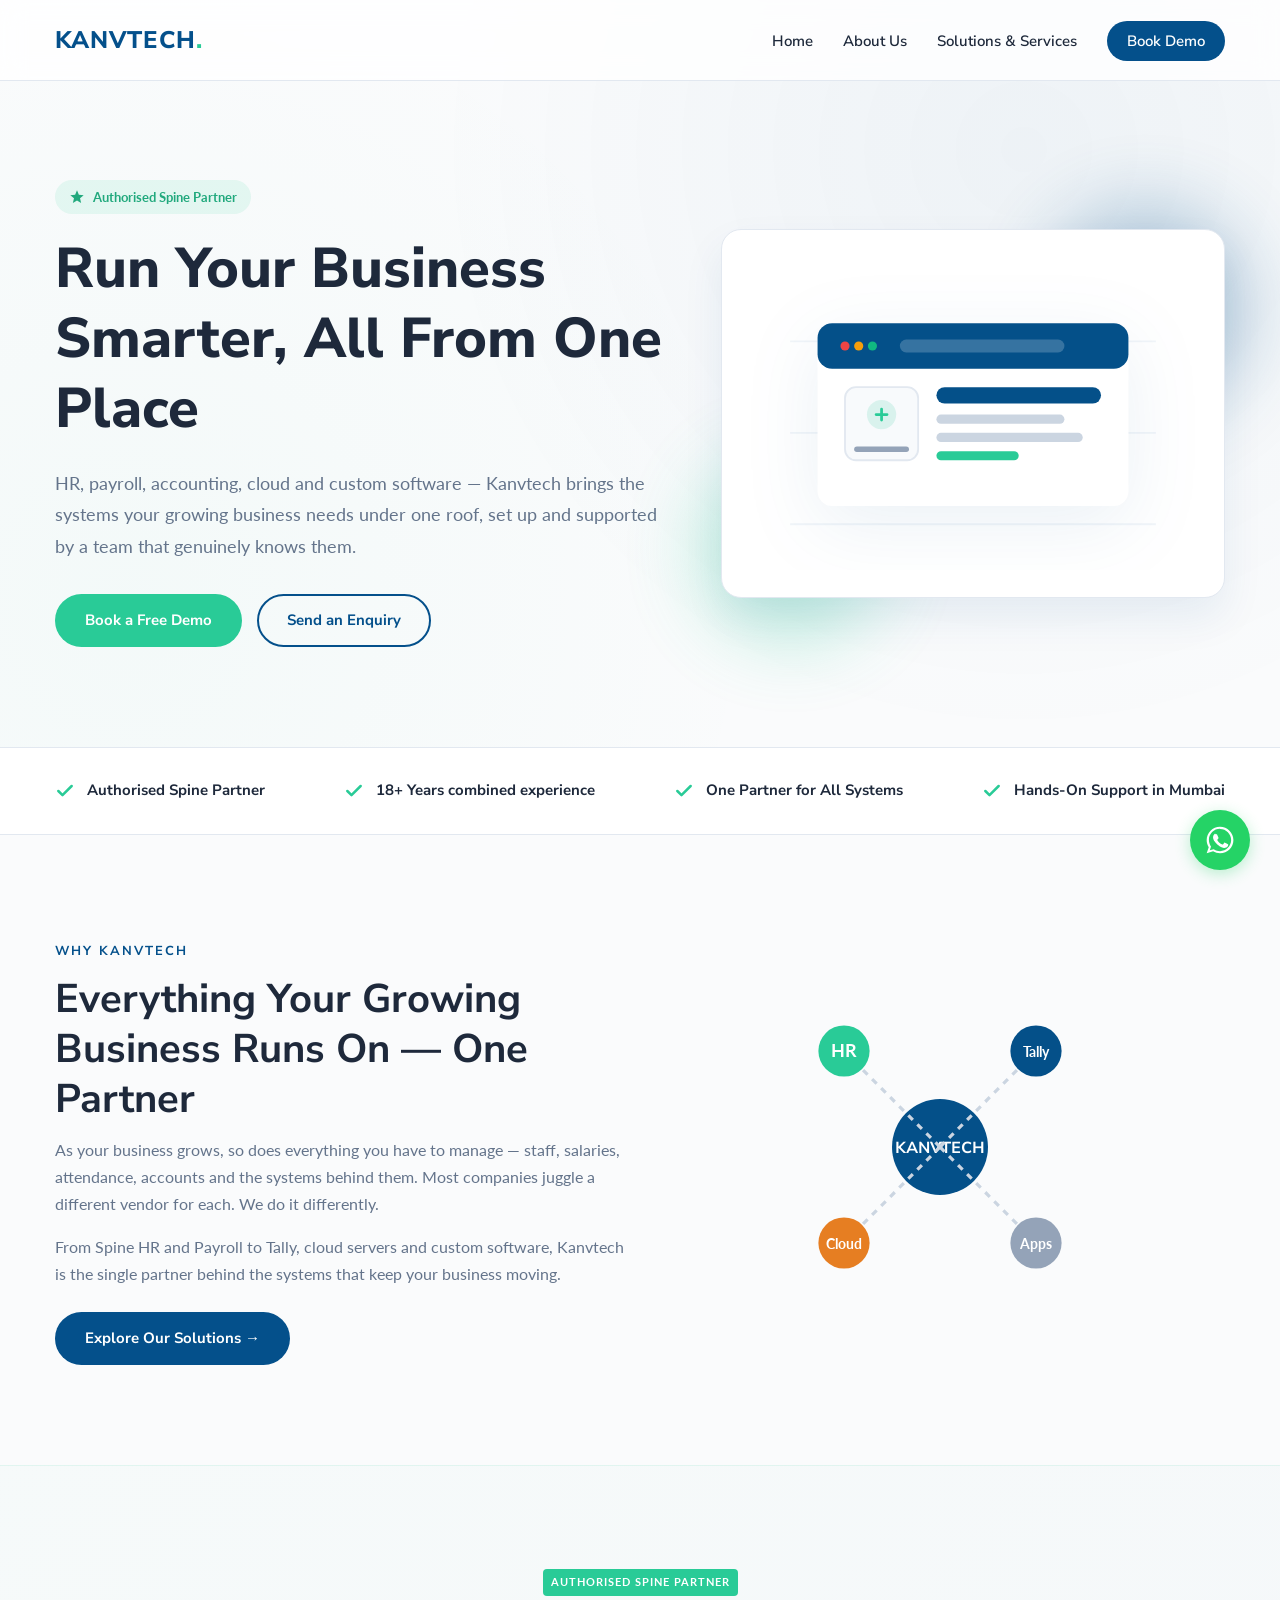
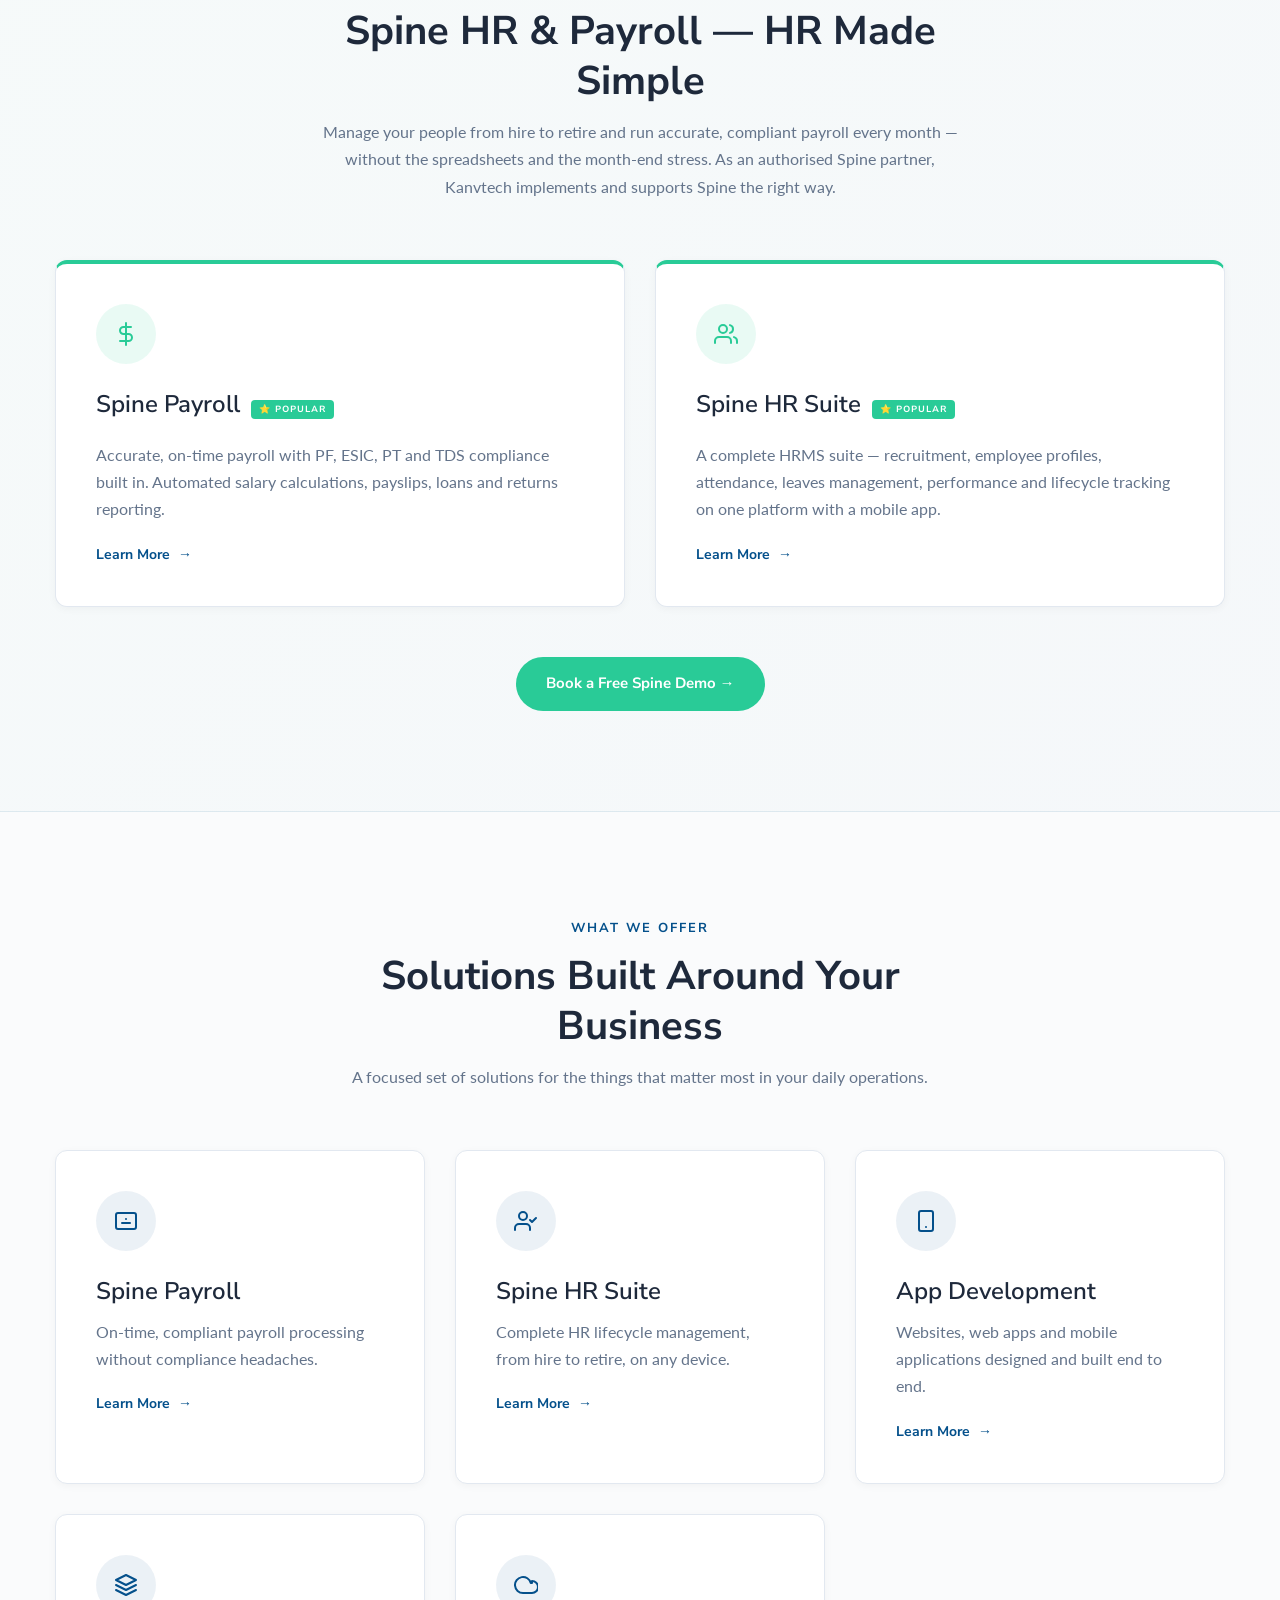
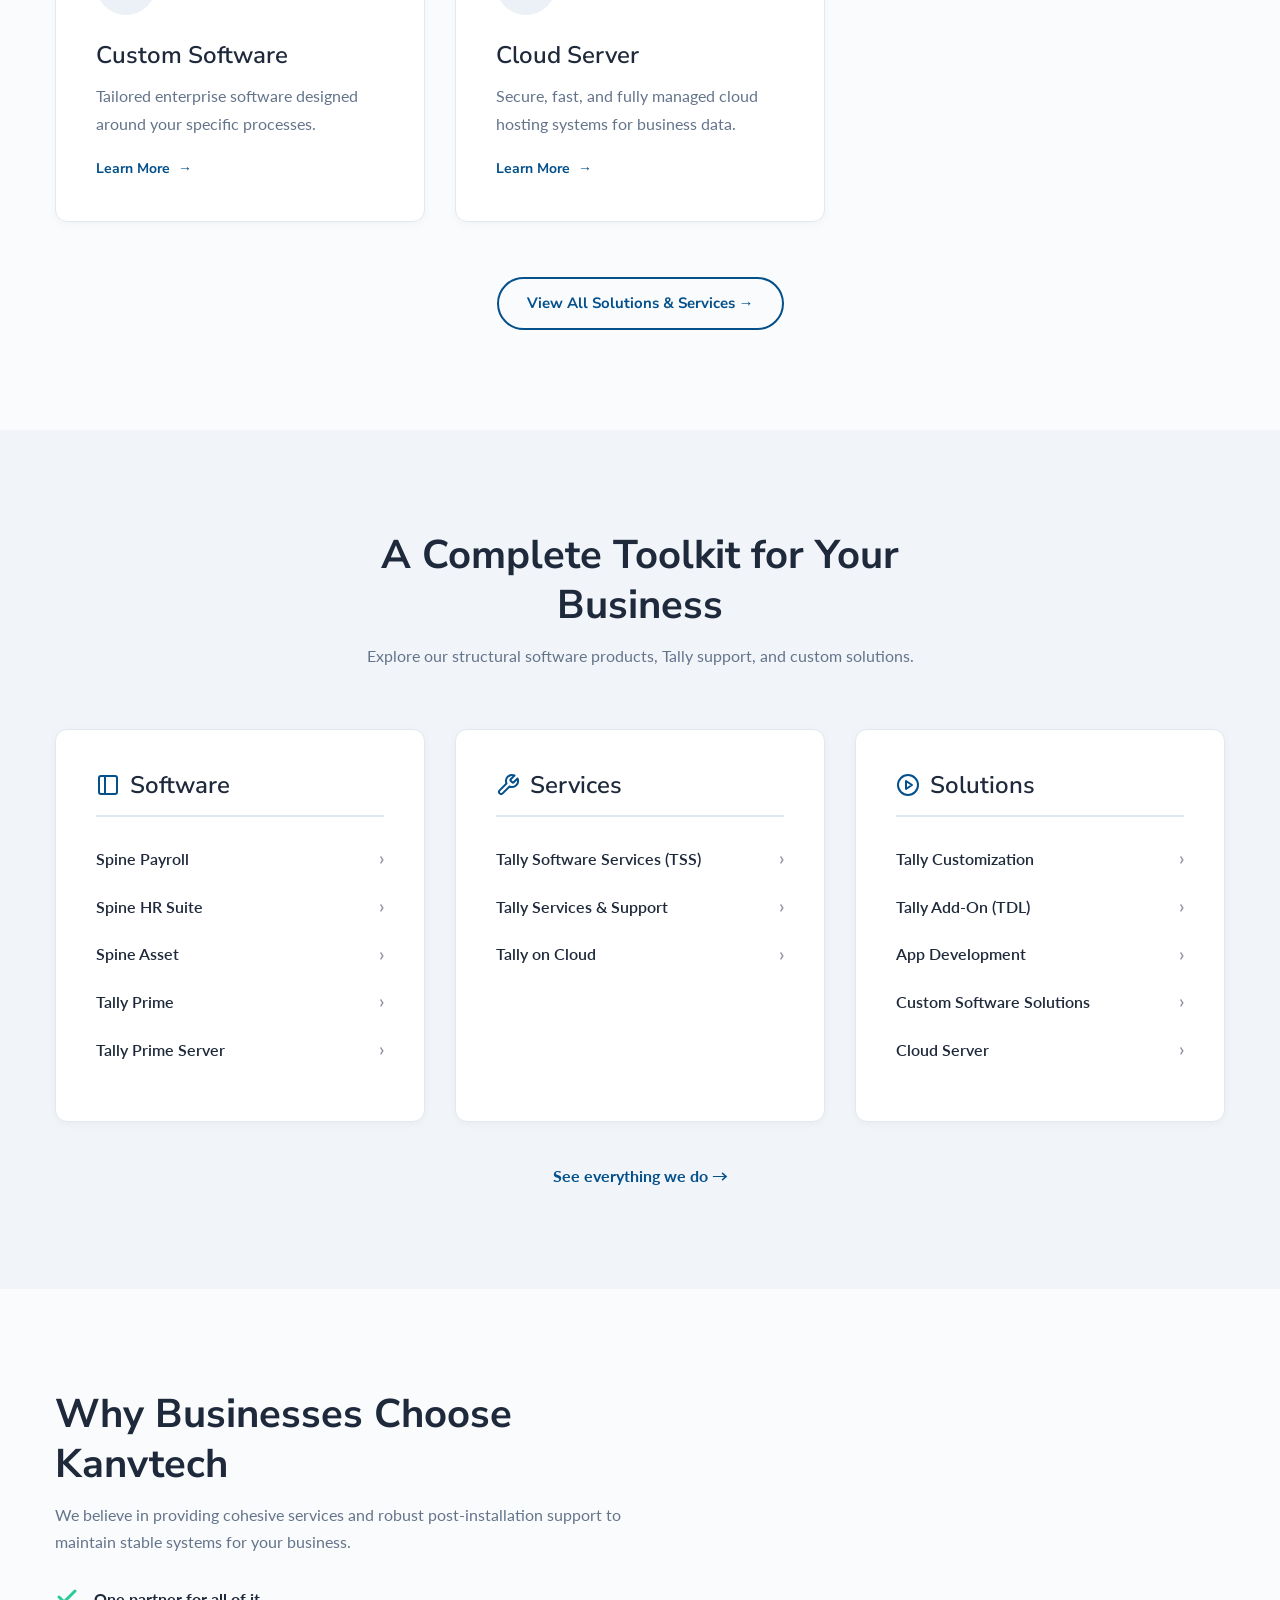
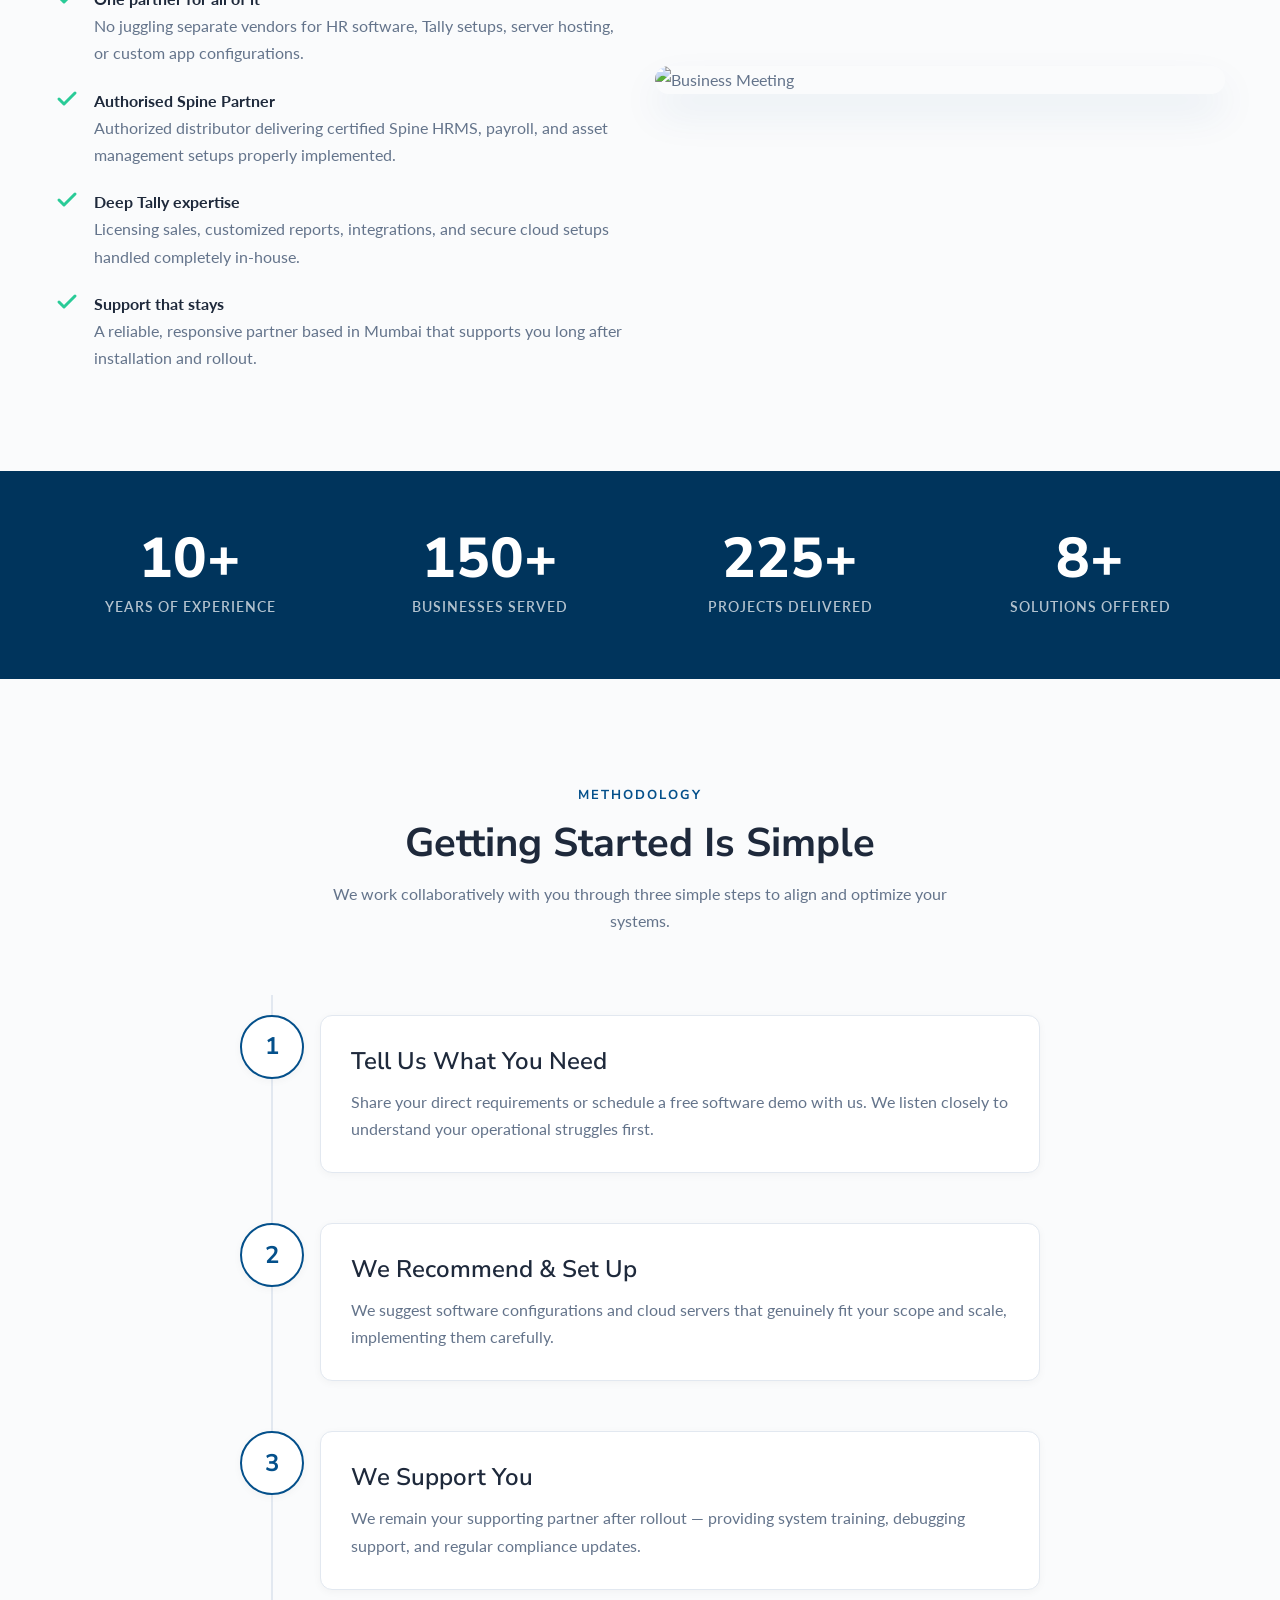
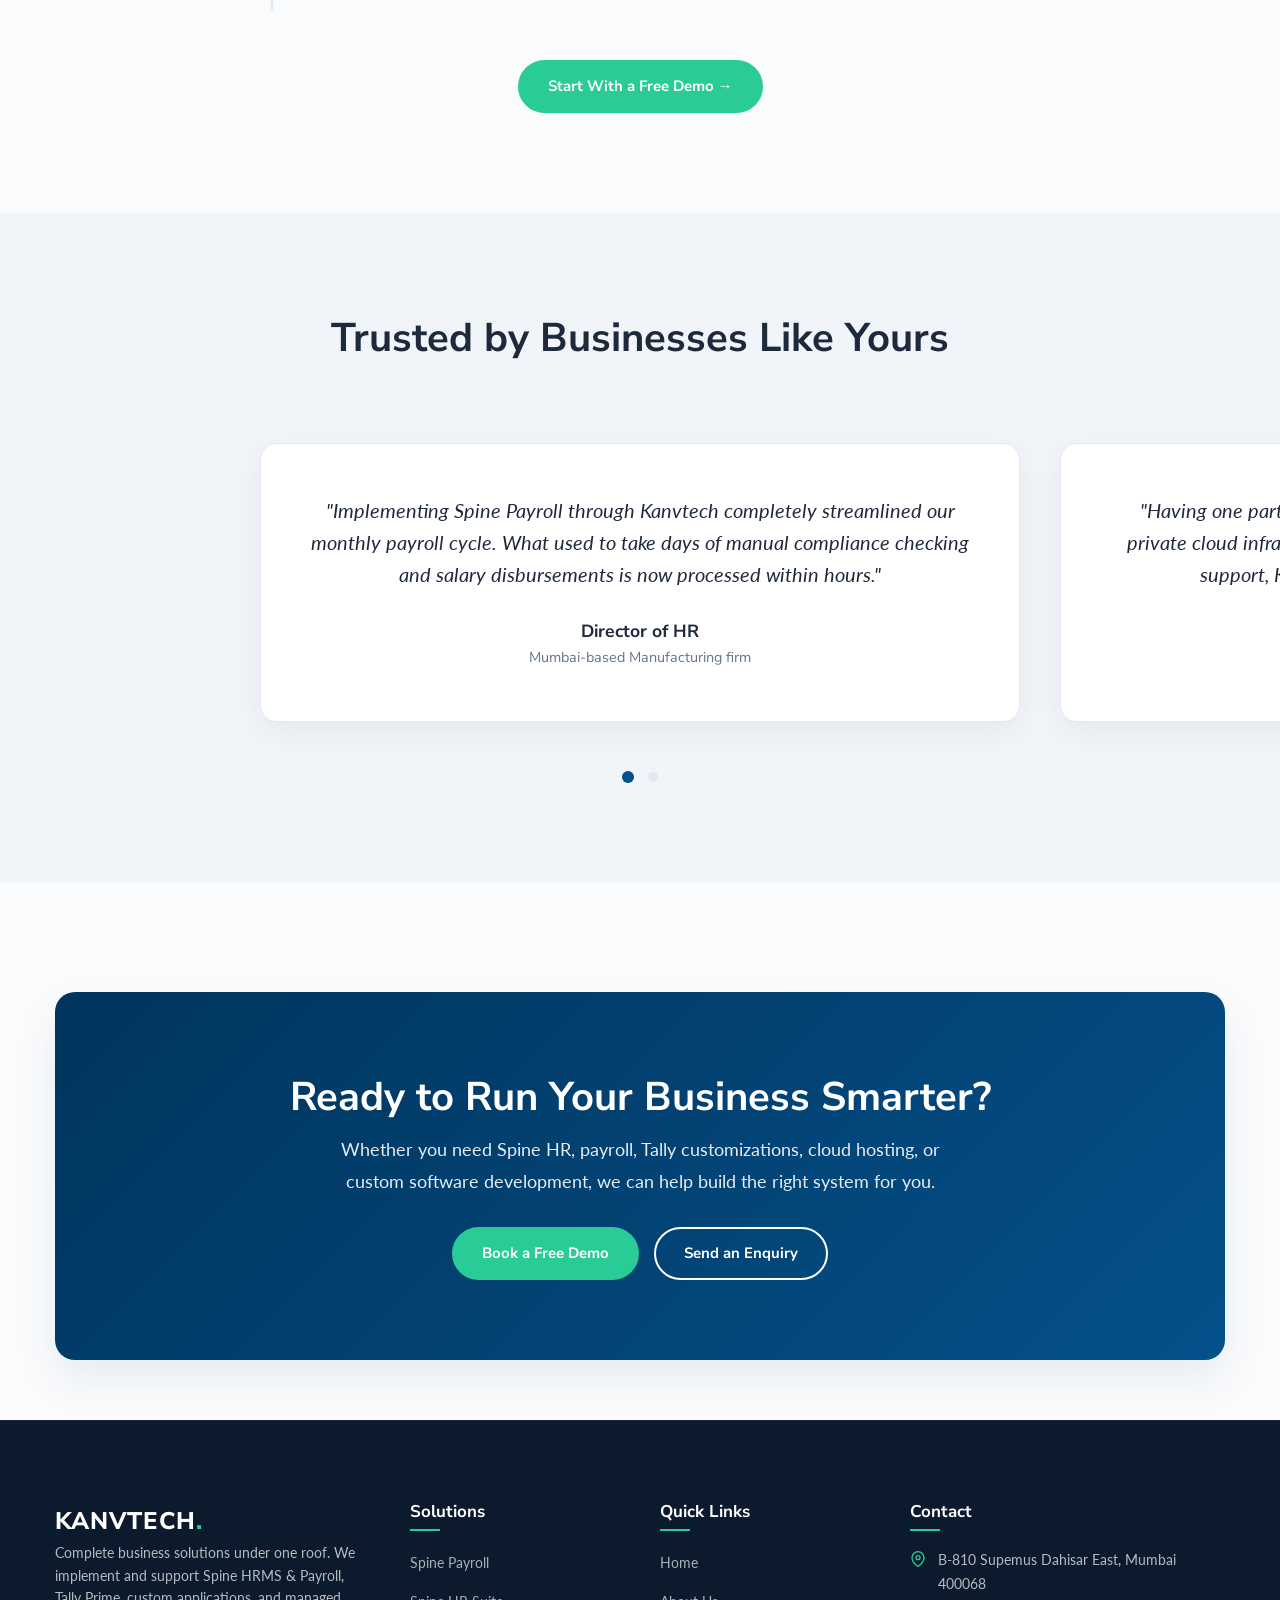
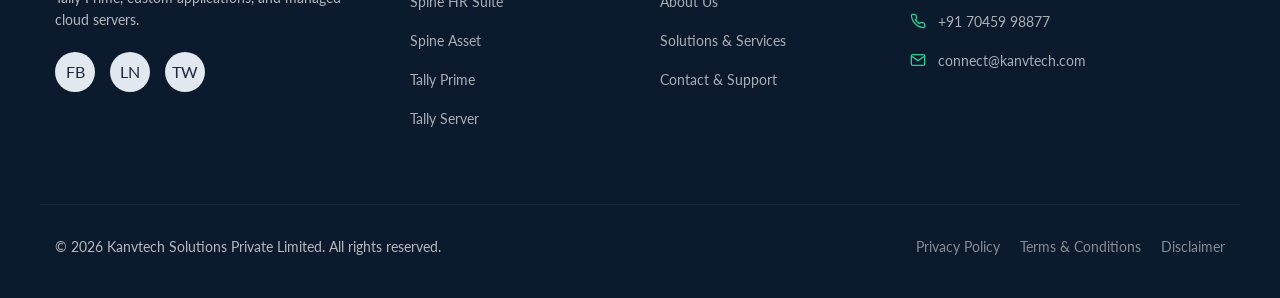
==== index.html @ 93f60424 "Initial commit" ====
<!DOCTYPE html>
<html lang="en">
<head>
  <meta charset="UTF-8">
  <meta name="viewport" content="width=device-width, initial-scale=1.0">
  <meta name="description" content="Kanvtech Solutions is your one partner for Spine HR & Payroll, Tally, cloud servers and custom software in Mumbai. Book a free demo today.">
  <title>Kanvtech Solutions — HR, Payroll, Tally, Cloud & Software in Mumbai</title>
  <link rel="stylesheet" href="css/style.css">
</head>
<body>

  <!-- Sticky Header Banner -->
  <header class="header-banner">
    <div class="container navbar">
      <a href="index.html" class="logo-text">KANVTECH<span>.</span></a>
      
      <!-- Hamburger Menu for mobile -->
      <button class="nav-toggle" aria-label="Toggle Menu">
        <span></span>
        <span></span>
        <span></span>
      </button>

      <!-- Navigation Links -->
      <nav class="nav-menu">
        <div class="nav-item">
          <a href="index.html" class="nav-link">Home</a>
        </div>
        <div class="nav-item">
          <a href="about-us.html" class="nav-link">About Us</a>
        </div>
        <div class="nav-item">
          <a href="solutions.html" class="nav-link">Solutions & Services</a>
          <div class="nav-dropdown">
            <a href="spine-payroll.html" class="dropdown-link popular">Spine Payroll</a>
            <a href="spine-hr-suite.html" class="dropdown-link popular">Spine HR Suite</a>
            <a href="solutions.html#software" class="dropdown-link">Business Software</a>
            <a href="solutions.html#services" class="dropdown-link">Tally Services</a>
            <a href="solutions.html#solutions" class="dropdown-link">Custom Solutions & Cloud</a>
          </div>
        </div>
        <div class="nav-item">
          <a href="contact-us.html" class="nav-link nav-accent-btn">Book Demo</a>
        </div>
      </nav>
    </div>
  </header>

  <!-- Hero Section -->
  <section class="hero">
    <div class="container hero-grid">
      <div class="hero-content reveal active">
        <div class="hero-spine-badge">
          <svg width="16" height="16" viewBox="0 0 24 24" fill="currentColor">
            <path d="M12 17.27L18.18 21l-1.64-7.03L22 9.24l-7.19-.61L12 2 9.19 8.63 2 9.24l5.46 4.73L5.82 21z"/>
          </svg>
          Authorised Spine Partner
        </div>
        <h1>Run Your Business Smarter, All From One Place</h1>
        <p class="subtext">HR, payroll, accounting, cloud and custom software — Kanvtech brings the systems your growing business needs under one roof, set up and supported by a team that genuinely knows them.</p>
        <div class="btn-group">
          <a href="contact-us.html?enquiry=Spine%20Demo" class="btn btn-accent">Book a Free Demo</a>
          <a href="contact-us.html" class="btn btn-secondary">Send an Enquiry</a>
        </div>
      </div>
      <div class="hero-visual reveal active">
        <div class="floating-shape shape-1"></div>
        <div class="floating-shape shape-2"></div>
        <div class="hero-visual-wrapper">
          <!-- Premium modern isometric mockup using inline SVGs/shapes -->
          <svg width="100%" height="320" viewBox="0 0 500 350" fill="none" xmlns="http://www.w3.org/2000/svg">
            <!-- Background grid -->
            <path d="M50 300L450 300" stroke="#f1f5f9" stroke-width="2"/>
            <path d="M50 200L450 200" stroke="#f1f5f9" stroke-width="2"/>
            <path d="M50 100L450 100" stroke="#f1f5f9" stroke-width="2"/>
            
            <!-- Dashboard Card 1 -->
            <rect x="80" y="80" width="340" height="200" rx="16" fill="white" filter="drop-shadow(0px 20px 40px rgba(4, 80, 137, 0.08))"/>
            <rect x="80" y="80" width="340" height="50" rx="16" fill="#045089"/>
            <!-- Window dots -->
            <circle cx="110" cy="105" r="5" fill="#ef4444"/>
            <circle cx="125" cy="105" r="5" fill="#f59e0b"/>
            <circle cx="140" cy="105" r="5" fill="#10b981"/>
            <rect x="170" y="98" width="180" height="14" rx="7" fill="rgba(255,255,255,0.2)"/>
            
            <!-- Spine Spotlight elements -->
            <rect x="110" y="150" width="80" height="80" rx="12" fill="#f8fafc" stroke="#e2e8f0" stroke-width="2"/>
            <circle cx="150" cy="180" r="16" fill="rgba(41,203,151,0.15)"/>
            <path d="M144 180H156M150 174V186" stroke="#29cb97" stroke-width="3" stroke-linecap="round"/>
            <rect x="120" y="215" width="60" height="6" rx="3" fill="#94a3b8"/>
            
            <rect x="210" y="150" width="180" height="18" rx="9" fill="#045089"/>
            <rect x="210" y="180" width="140" height="10" rx="5" fill="#cbd5e1"/>
            <rect x="210" y="200" width="160" height="10" rx="5" fill="#cbd5e1"/>
            <rect x="210" y="220" width="90" height="10" rx="5" fill="#29cb97"/>
          </svg>
        </div>
      </div>
    </div>
  </section>

  <!-- Trust Bar -->
  <section class="trust-bar">
    <div class="container trust-grid">
      <div class="trust-item">
        <svg width="20" height="20" viewBox="0 0 24 24" fill="none" stroke="currentColor" stroke-width="3" stroke-linecap="round" stroke-linejoin="round">
          <polyline points="20 6 9 17 4 12"></polyline>
        </svg>
        Authorised Spine Partner
      </div>
      <div class="trust-item">
        <svg width="20" height="20" viewBox="0 0 24 24" fill="none" stroke="currentColor" stroke-width="3" stroke-linecap="round" stroke-linejoin="round">
          <polyline points="20 6 9 17 4 12"></polyline>
        </svg>
        18+ Years combined experience
      </div>
      <div class="trust-item">
        <svg width="20" height="20" viewBox="0 0 24 24" fill="none" stroke="currentColor" stroke-width="3" stroke-linecap="round" stroke-linejoin="round">
          <polyline points="20 6 9 17 4 12"></polyline>
        </svg>
        One Partner for All Systems
      </div>
      <div class="trust-item">
        <svg width="20" height="20" viewBox="0 0 24 24" fill="none" stroke="currentColor" stroke-width="3" stroke-linecap="round" stroke-linejoin="round">
          <polyline points="20 6 9 17 4 12"></polyline>
        </svg>
        Hands-On Support in Mumbai
      </div>
    </div>
  </section>

  <!-- Positioning Section -->
  <section class="section">
    <div class="container grid grid-2 align-center">
      <div class="reveal">
        <span class="eyebrow">Why Kanvtech</span>
        <h2>Everything Your Growing Business Runs On — One Partner</h2>
        <p>As your business grows, so does everything you have to manage — staff, salaries, attendance, accounts and the systems behind them. Most companies juggle a different vendor for each. We do it differently.</p>
        <p style="margin-top: 15px; margin-bottom: 25px;">From Spine HR and Payroll to Tally, cloud servers and custom software, Kanvtech is the single partner behind the systems that keep your business moving.</p>
        <a href="solutions.html" class="btn btn-primary">Explore Our Solutions &rarr;</a>
      </div>
      <div class="reveal text-center">
        <!-- Visual component showing hub connection -->
        <svg width="320" height="320" viewBox="0 0 200 200" fill="none" xmlns="http://www.w3.org/2000/svg" style="margin: 0 auto;">
          <circle cx="100" cy="100" r="30" fill="#045089"/>
          <text x="100" y="104" fill="white" font-family="var(--font-heading)" font-weight="bold" font-size="10" text-anchor="middle">KANVTECH</text>
          
          <!-- Orbits & lines -->
          <line x1="100" y1="100" x2="40" y2="40" stroke="#cbd5e1" stroke-width="2" stroke-dasharray="4 4"/>
          <line x1="100" y1="100" x2="160" y2="40" stroke="#cbd5e1" stroke-width="2" stroke-dasharray="4 4"/>
          <line x1="100" y1="100" x2="40" y2="160" stroke="#cbd5e1" stroke-width="2" stroke-dasharray="4 4"/>
          <line x1="100" y1="100" x2="160" y2="160" stroke="#cbd5e1" stroke-width="2" stroke-dasharray="4 4"/>
          
          <circle cx="40" cy="40" r="16" fill="#29cb97"/>
          <text x="40" y="44" fill="white" font-size="11" font-weight="bold" text-anchor="middle">HR</text>
          
          <circle cx="160" cy="40" r="16" fill="#045089"/>
          <text x="160" y="44" fill="white" font-size="9" font-weight="bold" text-anchor="middle">Tally</text>
          
          <circle cx="40" cy="160" r="16" fill="#e67e22"/>
          <text x="40" y="164" fill="white" font-size="9" font-weight="bold" text-anchor="middle">Cloud</text>
          
          <circle cx="160" cy="160" r="16" fill="#94a3b8"/>
          <text x="160" y="164" fill="white" font-size="9" font-weight="bold" text-anchor="middle">Apps</text>
        </svg>
      </div>
    </div>
  </section>

  <!-- Spine Spotlight (Centerpiece widget) -->
  <section class="section spine-spotlight">
    <div class="container">
      <div class="section-title-wrap text-center reveal">
        <span class="spine-badge">Authorised Spine Partner</span>
        <h2>Spine HR & Payroll — HR Made Simple</h2>
        <p>Manage your people from hire to retire and run accurate, compliant payroll every month — without the spreadsheets and the month-end stress. As an authorised Spine partner, Kanvtech implements and supports Spine the right way.</p>
      </div>

      <div class="spine-spotlight-cards reveal">
        <!-- Spine Payroll -->
        <div class="card spine-card">
          <div class="card-icon" style="background-color: rgba(41,203,151,0.1); color: var(--accent);">
            <svg width="24" height="24" viewBox="0 0 24 24" fill="none" stroke="currentColor" stroke-width="2" stroke-linecap="round" stroke-linejoin="round">
              <line x1="12" y1="1" x2="12" y2="23"></line>
              <path d="M17 5H9.5a3.5 3.5 0 0 0 0 7h5a3.5 3.5 0 0 1 0 7H6"></path>
            </svg>
          </div>
          <h3 class="card-title">Spine Payroll <span class="spine-badge" style="font-size: 9px; margin-left: 5px;">⭐ Popular</span></h3>
          <p>Accurate, on-time payroll with PF, ESIC, PT and TDS compliance built in. Automated salary calculations, payslips, loans and returns reporting.</p>
          <a href="spine-payroll.html" class="card-link">Learn More</a>
        </div>

        <!-- Spine HR Suite -->
        <div class="card spine-card">
          <div class="card-icon" style="background-color: rgba(41,203,151,0.1); color: var(--accent);">
            <svg width="24" height="24" viewBox="0 0 24 24" fill="none" stroke="currentColor" stroke-width="2" stroke-linecap="round" stroke-linejoin="round">
              <path d="M17 21v-2a4 4 0 0 0-4-4H5a4 4 0 0 0-4 4v2"></path>
              <circle cx="9" cy="7" r="4"></circle>
              <path d="M23 21v-2a4 4 0 0 0-3-3.87"></path>
              <path d="M16 3.13a4 4 0 0 1 0 7.75"></path>
            </svg>
          </div>
          <h3 class="card-title">Spine HR Suite <span class="spine-badge" style="font-size: 9px; margin-left: 5px;">⭐ Popular</span></h3>
          <p>A complete HRMS suite — recruitment, employee profiles, attendance, leaves management, performance and lifecycle tracking on one platform with a mobile app.</p>
          <a href="spine-hr-suite.html" class="card-link">Learn More</a>
        </div>
      </div>
      
      <div class="text-center reveal" style="margin-top: 50px;">
        <a href="contact-us.html?enquiry=Spine%20Demo" class="btn btn-accent">Book a Free Spine Demo &rarr;</a>
      </div>
    </div>
  </section>

  <!-- Core Solutions Grid -->
  <section class="section">
    <div class="container">
      <div class="section-title-wrap text-center reveal">
        <span class="eyebrow">What We Offer</span>
        <h2>Solutions Built Around Your Business</h2>
        <p>A focused set of solutions for the things that matter most in your daily operations.</p>
      </div>

      <div class="grid grid-3 reveal">
        <!-- 1. Spine Payroll -->
        <div class="card">
          <div class="card-icon">
            <svg width="24" height="24" viewBox="0 0 24 24" fill="none" stroke="currentColor" stroke-width="2" stroke-linecap="round" stroke-linejoin="round">
              <rect x="2" y="4" width="20" height="16" rx="2" ry="2"></rect>
              <line x1="12" y1="10" x2="12" y2="10"></line>
              <line x1="8" y1="14" x2="16" y2="14"></line>
            </svg>
          </div>
          <h3 class="card-title">Spine Payroll</h3>
          <p>On-time, compliant payroll processing without compliance headaches.</p>
          <a href="spine-payroll.html" class="card-link">Learn More</a>
        </div>

        <!-- 2. Spine HR Suite -->
        <div class="card">
          <div class="card-icon">
            <svg width="24" height="24" viewBox="0 0 24 24" fill="none" stroke="currentColor" stroke-width="2" stroke-linecap="round" stroke-linejoin="round">
              <path d="M16 21v-2a4 4 0 0 0-4-4H5a4 4 0 0 0-4 4v2"></path>
              <circle cx="9" cy="7" r="4"></circle>
              <polyline points="16 11 18 13 22 9"></polyline>
            </svg>
          </div>
          <h3 class="card-title">Spine HR Suite</h3>
          <p>Complete HR lifecycle management, from hire to retire, on any device.</p>
          <a href="spine-hr-suite.html" class="card-link">Learn More</a>
        </div>

        <!-- 3. App Development -->
        <div class="card">
          <div class="card-icon">
            <svg width="24" height="24" viewBox="0 0 24 24" fill="none" stroke="currentColor" stroke-width="2" stroke-linecap="round" stroke-linejoin="round">
              <rect x="5" y="2" width="14" height="20" rx="2" ry="2"></rect>
              <line x1="12" y1="18" x2="12" y2="18"></line>
            </svg>
          </div>
          <h3 class="card-title">App Development</h3>
          <p>Websites, web apps and mobile applications designed and built end to end.</p>
          <a href="solutions.html#solutions" class="card-link">Learn More</a>
        </div>

        <!-- 4. Custom Software -->
        <div class="card">
          <div class="card-icon">
            <svg width="24" height="24" viewBox="0 0 24 24" fill="none" stroke="currentColor" stroke-width="2" stroke-linecap="round" stroke-linejoin="round">
              <polygon points="12 2 2 7 12 12 22 7 12 2"></polygon>
              <polyline points="2 17 12 22 22 17"></polyline>
              <polyline points="2 12 12 17 22 12"></polyline>
            </svg>
          </div>
          <h3 class="card-title">Custom Software</h3>
          <p>Tailored enterprise software designed around your specific processes.</p>
          <a href="solutions.html#solutions" class="card-link">Learn More</a>
        </div>

        <!-- 5. Cloud Server -->
        <div class="card">
          <div class="card-icon">
            <svg width="24" height="24" viewBox="0 0 24 24" fill="none" stroke="currentColor" stroke-width="2" stroke-linecap="round" stroke-linejoin="round">
              <path d="M18 10h-1.26A8 8 0 1 0 9 20h9a6 6 0 0 0 0-12z"></path>
            </svg>
          </div>
          <h3 class="card-title">Cloud Server</h3>
          <p>Secure, fast, and fully managed cloud hosting systems for business data.</p>
          <a href="solutions.html#solutions" class="card-link">Learn More</a>
        </div>
      </div>

      <div class="text-center reveal" style="margin-top: 55px;">
        <a href="solutions.html" class="btn btn-secondary">View All Solutions & Services &rarr;</a>
      </div>
    </div>
  </section>

  <!-- All Offerings (Matrix columns) -->
  <section class="section section-bg-alt">
    <div class="container">
      <div class="section-title-wrap text-center reveal">
        <h2>A Complete Toolkit for Your Business</h2>
        <p>Explore our structural software products, Tally support, and custom solutions.</p>
      </div>

      <div class="grid grid-3 offerings-columns reveal">
        <!-- Column 1: Software -->
        <div class="offering-col">
          <h3 class="offering-col-title">
            <svg width="24" height="24" viewBox="0 0 24 24" fill="none" stroke="currentColor" stroke-width="2" stroke-linecap="round" stroke-linejoin="round"><rect x="3" y="3" width="18" height="18" rx="2" ry="2"></rect><line x1="9" y1="3" x2="9" y2="21"></line></svg>
            Software
          </h3>
          <ul class="offering-list">
            <li><a href="spine-payroll.html">Spine Payroll</a></li>
            <li><a href="spine-hr-suite.html">Spine HR Suite</a></li>
            <li><a href="solutions.html#spine-asset">Spine Asset</a></li>
            <li><a href="solutions.html#tally-prime">Tally Prime</a></li>
            <li><a href="solutions.html#tally-server">Tally Prime Server</a></li>
          </ul>
        </div>

        <!-- Column 2: Services -->
        <div class="offering-col">
          <h3 class="offering-col-title">
            <svg width="24" height="24" viewBox="0 0 24 24" fill="none" stroke="currentColor" stroke-width="2" stroke-linecap="round" stroke-linejoin="round"><path d="M14.7 6.3a1 1 0 0 0 0 1.4l1.6 1.6a1 1 0 0 0 1.4 0l3.77-3.77a6 6 0 0 1-7.94 7.94l-6.91 6.91a2.12 2.12 0 0 1-3-3l6.91-6.91a6 6 0 0 1 7.94-7.94l-3.76 3.76z"></path></svg>
            Services
          </h3>
          <ul class="offering-list">
            <li><a href="solutions.html#tally-tss">Tally Software Services (TSS)</a></li>
            <li><a href="solutions.html#tally-services">Tally Services & Support</a></li>
            <li><a href="solutions.html#tally-cloud">Tally on Cloud</a></li>
          </ul>
        </div>

        <!-- Column 3: Solutions -->
        <div class="offering-col">
          <h3 class="offering-col-title">
            <svg width="24" height="24" viewBox="0 0 24 24" fill="none" stroke="currentColor" stroke-width="2" stroke-linecap="round" stroke-linejoin="round"><circle cx="12" cy="12" r="10"></circle><polygon points="10 8 16 12 10 16 10 8"></polygon></svg>
            Solutions
          </h3>
          <ul class="offering-list">
            <li><a href="solutions.html#tally-custom">Tally Customization</a></li>
            <li><a href="solutions.html#tally-addon">Tally Add-On (TDL)</a></li>
            <li><a href="solutions.html#app-dev">App Development</a></li>
            <li><a href="solutions.html#custom-software">Custom Software Solutions</a></li>
            <li><a href="solutions.html#cloud-server">Cloud Server</a></li>
          </ul>
        </div>
      </div>

      <div class="text-center reveal" style="margin-top: 40px;">
        <a href="solutions.html" style="font-weight: 700; display: inline-flex; align-items: center; gap: 6px;">See everything we do &rarr;</a>
      </div>
    </div>
  </section>

  <!-- Why Kanvtech values list -->
  <section class="section">
    <div class="container grid grid-2 align-center">
      <div class="reveal">
        <h2>Why Businesses Choose Kanvtech</h2>
        <p style="margin-bottom: 30px;">We believe in providing cohesive services and robust post-installation support to maintain stable systems for your business.</p>
        
        <ul style="display: flex; flex-direction: column; gap: 20px;">
          <li style="display: flex; gap: 15px;">
            <svg width="24" height="24" viewBox="0 0 24 24" fill="none" stroke="#29cb97" stroke-width="3" stroke-linecap="round" stroke-linejoin="round" style="flex-shrink:0;"><polyline points="20 6 9 17 4 12"></polyline></svg>
            <div>
              <strong style="color: var(--text-dark); display: block;">One partner for all of it</strong>
              No juggling separate vendors for HR software, Tally setups, server hosting, or custom app configurations.
            </div>
          </li>
          <li style="display: flex; gap: 15px;">
            <svg width="24" height="24" viewBox="0 0 24 24" fill="none" stroke="#29cb97" stroke-width="3" stroke-linecap="round" stroke-linejoin="round" style="flex-shrink:0;"><polyline points="20 6 9 17 4 12"></polyline></svg>
            <div>
              <strong style="color: var(--text-dark); display: block;">Authorised Spine Partner</strong>
              Authorized distributor delivering certified Spine HRMS, payroll, and asset management setups properly implemented.
            </div>
          </li>
          <li style="display: flex; gap: 15px;">
            <svg width="24" height="24" viewBox="0 0 24 24" fill="none" stroke="#29cb97" stroke-width="3" stroke-linecap="round" stroke-linejoin="round" style="flex-shrink:0;"><polyline points="20 6 9 17 4 12"></polyline></svg>
            <div>
              <strong style="color: var(--text-dark); display: block;">Deep Tally expertise</strong>
              Licensing sales, customized reports, integrations, and secure cloud setups handled completely in-house.
            </div>
          </li>
          <li style="display: flex; gap: 15px;">
            <svg width="24" height="24" viewBox="0 0 24 24" fill="none" stroke="#29cb97" stroke-width="3" stroke-linecap="round" stroke-linejoin="round" style="flex-shrink:0;"><polyline points="20 6 9 17 4 12"></polyline></svg>
            <div>
              <strong style="color: var(--text-dark); display: block;">Support that stays</strong>
              A reliable, responsive partner based in Mumbai that supports you long after installation and rollout.
            </div>
          </li>
        </ul>
      </div>
      <div class="reveal">
        <img src="https://images.unsplash.com/photo-1552664730-d307ca884978?auto=format&fit=crop&w=600&q=80" alt="Business Meeting" style="border-radius: 16px; box-shadow: var(--shadow-lg);">
      </div>
    </div>
  </section>

  <!-- Stats Counter Strip -->
  <section class="stats-strip">
    <div class="container stats-grid">
      <div class="stat-item">
        <div class="number stat-number" data-target="18" data-suffix="+">0</div>
        <div class="label">Years of Experience</div>
      </div>
      <div class="stat-item">
        <div class="number stat-number" data-target="250" data-suffix="+">0</div>
        <div class="label">Businesses Served</div>
      </div>
      <div class="stat-item">
        <div class="number stat-number" data-target="400" data-suffix="+">0</div>
        <div class="label">Projects Delivered</div>
      </div>
      <div class="stat-item">
        <div class="number stat-number" data-target="15" data-suffix="+">0</div>
        <div class="label">Solutions Offered</div>
      </div>
    </div>
  </section>

  <!-- How We Work Section -->
  <section class="section">
    <div class="container">
      <div class="section-title-wrap text-center reveal">
        <span class="eyebrow">Methodology</span>
        <h2>Getting Started Is Simple</h2>
        <p>We work collaboratively with you through three simple steps to align and optimize your systems.</p>
      </div>

      <div class="timeline reveal">
        <!-- Step 1 -->
        <div class="timeline-step">
          <div class="timeline-badge">1</div>
          <div class="timeline-content">
            <h3>Tell Us What You Need</h3>
            <p>Share your direct requirements or schedule a free software demo with us. We listen closely to understand your operational struggles first.</p>
          </div>
        </div>

        <!-- Step 2 -->
        <div class="timeline-step">
          <div class="timeline-badge">2</div>
          <div class="timeline-content">
            <h3>We Recommend & Set Up</h3>
            <p>We suggest software configurations and cloud servers that genuinely fit your scope and scale, implementing them carefully.</p>
          </div>
        </div>

        <!-- Step 3 -->
        <div class="timeline-step">
          <div class="timeline-badge">3</div>
          <div class="timeline-content">
            <h3>We Support You</h3>
            <p>We remain your supporting partner after rollout — providing system training, debugging support, and regular compliance updates.</p>
          </div>
        </div>
      </div>

      <div class="text-center reveal" style="margin-top: 50px;">
        <a href="contact-us.html" class="btn btn-accent">Start With a Free Demo &rarr;</a>
      </div>
    </div>
  </section>

  <!-- Testimonials Carousel -->
  <section class="section section-bg-alt testimonials-section">
    <div class="container">
      <div class="section-title-wrap text-center reveal">
        <h2>Trusted by Businesses Like Yours</h2>
      </div>

      <div class="testimonial-container reveal">
        <div class="testimonial-slider">
          <!-- Slide 1 -->
          <div class="testimonial-slide">
            <div class="testimonial-box">
              <p class="testimonial-quote">"Implementing Spine Payroll through Kanvtech completely streamlined our monthly payroll cycle. What used to take days of manual compliance checking and salary disbursements is now processed within hours."</p>
              <div class="testimonial-author">
                <h5>Director of HR</h5>
                <span>Mumbai-based Manufacturing firm</span>
              </div>
            </div>
          </div>
          <!-- Slide 2 -->
          <div class="testimonial-slide">
            <div class="testimonial-box">
              <p class="testimonial-quote">"Having one partner manage both our Tally ERP customizations and our private cloud infrastructure has been a game-changer. Whenever we need support, Kanvtech's Mumbai team answers immediately."</p>
              <div class="testimonial-author">
                <h5>Chief Financial Officer</h5>
                <span>National Logistics Enterprise</span>
              </div>
            </div>
          </div>
        </div>

        <div class="testimonial-nav">
          <span class="testimonial-dot active"></span>
          <span class="testimonial-dot"></span>
        </div>
      </div>
    </div>
  </section>

  <!-- Final CTA Band -->
  <section class="section" style="padding: 60px 0;">
    <div class="container">
      <div class="cta-band reveal">
        <h2>Ready to Run Your Business Smarter?</h2>
        <p>Whether you need Spine HR, payroll, Tally customizations, cloud hosting, or custom software development, we can help build the right system for you.</p>
        <div class="btn-group">
          <a href="contact-us.html?enquiry=Spine%20Demo" class="btn btn-accent">Book a Free Demo</a>
          <a href="contact-us.html" class="btn btn-outline-white">Send an Enquiry</a>
        </div>
      </div>
    </div>
  </section>

  <!-- Floating WhatsApp Widget -->
  <a href="https://wa.me/917045998877?text=Hello%20Kanvtech" class="whatsapp-widget" target="_blank" rel="noopener" aria-label="Chat on WhatsApp">
    <svg width="32" height="32" viewBox="0 0 24 24" fill="currentColor">
      <path d="M12.031 2C6.49 2 2 6.49 2 12.031c0 1.896.531 3.74 1.547 5.344L2 22l4.828-1.484c1.562.906 3.328 1.484 5.203 1.484 5.541 0 10.031-4.49 10.031-10.031C22.063 6.49 17.573 2 12.031 2zm0 1.719c4.594 0 8.313 3.719 8.313 8.313 0 4.594-3.719 8.313-8.313 8.313-1.609 0-3.125-.453-4.438-1.297l-.313-.188-2.922.906.922-2.844-.203-.328c-.906-1.391-1.391-3.031-1.391-4.766 0-4.594 3.719-8.312 8.312-8.312zm-3.563 3.687c-.188 0-.469.078-.719.344-.25.266-.969.953-.969 2.328s1 2.703 1.141 2.891c.141.188 1.969 3.016 4.781 4.219.672.281 1.203.453 1.625.594.672.219 1.281.188 1.766.109.531-.078 1.625-.672 1.859-1.313.234-.641.234-1.203.172-1.313-.063-.109-.234-.188-.5-.328-.266-.141-1.625-.813-1.875-.906-.25-.094-.438-.141-.625.141-.188.281-.719.906-.875 1.094-.156.188-.313.219-.578.078-.266-.141-1.125-.422-2.141-1.328-.797-.703-1.328-1.578-1.484-1.844-.156-.266-.016-.406.125-.547.125-.125.266-.313.406-.469.141-.156.188-.266.281-.438.094-.172.047-.328-.016-.469-.063-.141-.625-1.516-.859-2.078-.234-.547-.469-.469-.641-.469-.172 0-.375-.016-.563-.016z"/>
    </svg>
  </a>

  <!-- Footer Section -->
  <footer class="footer">
    <div class="container footer-top">
      <div>
        <div class="footer-logo-text">KANVTECH<span>.</span></div>
        <p class="footer-desc">Complete business solutions under one roof. We implement and support Spine HRMS & Payroll, Tally Prime, custom applications, and managed cloud servers.</p>
        <div class="social-links">
          <a href="#" class="social-link" aria-label="Facebook">FB</a>
          <a href="#" class="social-link" aria-label="LinkedIn">LN</a>
          <a href="#" class="social-link" aria-label="Twitter">TW</a>
        </div>
      </div>
      <div>
        <h4 class="footer-title">Solutions</h4>
        <ul class="footer-links">
          <li><a href="spine-payroll.html">Spine Payroll</a></li>
          <li><a href="spine-hr-suite.html">Spine HR Suite</a></li>
          <li><a href="solutions.html#software">Spine Asset</a></li>
          <li><a href="solutions.html#tally-prime">Tally Prime</a></li>
          <li><a href="solutions.html#tally-server">Tally Server</a></li>
        </ul>
      </div>
      <div>
        <h4 class="footer-title">Quick Links</h4>
        <ul class="footer-links">
          <li><a href="index.html">Home</a></li>
          <li><a href="about-us.html">About Us</a></li>
          <li><a href="solutions.html">Solutions & Services</a></li>
          <li><a href="contact-us.html">Contact & Support</a></li>
        </ul>
      </div>
      <div>
        <h4 class="footer-title">Contact</h4>
        <ul class="footer-contact">
          <li>
            <svg width="16" height="16" viewBox="0 0 24 24" fill="none" stroke="currentColor" stroke-width="2" stroke-linecap="round" stroke-linejoin="round"><path d="M21 10c0 7-9 13-9 13s-9-6-9-13a9 9 0 0 1 18 0z"></path><circle cx="12" cy="10" r="3"></circle></svg>
            <span>B-810 Supemus Dahisar East, Mumbai 400068</span>
          </li>
          <li>
            <svg width="16" height="16" viewBox="0 0 24 24" fill="none" stroke="currentColor" stroke-width="2" stroke-linecap="round" stroke-linejoin="round"><path d="M22 16.92v3a2 2 0 0 1-2.18 2 19.79 19.79 0 0 1-8.63-3.07 19.5 19.5 0 0 1-6-6 19.79 19.79 0 0 1-3.07-8.67A2 2 0 0 1 4.11 2h3a2 2 0 0 1 2 1.72 12.84 12.84 0 0 0 .7 2.81 2 2 0 0 1-.45 2.11L8.09 9.91a16 16 0 0 0 6 6l1.27-1.27a2 2 0 0 1 2.11-.45 12.84 12.84 0 0 0 2.81.7A2 2 0 0 1 22 16.92z"></path></svg>
            <a href="tel:+917045998877">+91 70459 98877</a>
          </li>
          <li>
            <svg width="16" height="16" viewBox="0 0 24 24" fill="none" stroke="currentColor" stroke-width="2" stroke-linecap="round" stroke-linejoin="round"><path d="M4 4h16c1.1 0 2 .9 2 2v12c0 1.1-.9 2-2 2H4c-1.1 0-2-.9-2-2V6c0-1.1.9-2 2-2z"></path><polyline points="22,6 12,13 2,6"></polyline></svg>
            <a href="mailto:connect@kanvtech.com">connect@kanvtech.com</a>
          </li>
        </ul>
      </div>
    </div>
    <div class="container footer-bottom">
      <div>&copy; 2026 Kanvtech Solutions Private Limited. All rights reserved.</div>
      <div class="footer-legal-links">
        <a href="#">Privacy Policy</a>
        <a href="#">Terms & Conditions</a>
        <a href="#">Disclaimer</a>
      </div>
    </div>
  </footer>

  <script src="js/main.js"></script>
</body>
</html>
---- css/style.css ----
/* 
 * Kanvtech Solutions - Core Stylesheet
 * Responsive Premium Design System
 */

/* Import Google Fonts */
@import url('https://fonts.googleapis.com/css2?family=Lato:ital,wght@0,300;0,400;0,700;1,300;1,400;1,700&family=Nunito+Sans:ital,opsz,wght@0,6..12,300;0,6..12,400;0,6..12,600;0,6..12,700;0,6..12,800;1,6..12,400;1,6..12,700&display=swap');

/* CSS Variables */
:root {
  --primary: hsl(206, 94%, 28%);        /* #045089 Deep Navy */
  --primary-light: hsl(206, 90%, 38%);  /* Lighter Navy */
  --primary-dark: hsl(206, 100%, 18%);  /* Darkest Navy */
  --primary-rgb: 4, 80, 137;
  
  --accent: #29cb97;                    /* #29CB97 Mint / Spine Green */
  --accent-hover: #21a97d;
  --accent-rgb: 41, 203, 151;
  
  --accent-tally: #e67e22;              /* Tally Orange */
  
  --bg-main: #fafbfc;                   /* Off-white */
  --bg-dark: #0b1a2d;                   /* Very dark blue-navy for footer/hero dark mode */
  --bg-card: #ffffff;
  
  --text-dark: #1e293b;                 /* Slate-800 for headings */
  --text-light: #f8fafc;                /* Slate-50 */
  --text-muted: #64748b;                /* Slate-500 for body text */
  --text-muted-light: #94a3b8;
  
  --border-color: #e2e8f0;              /* Slate-200 */
  --border-radius: 12px;
  
  --font-heading: 'Nunito Sans', sans-serif;
  --font-body: 'Lato', sans-serif;
  
  --shadow-sm: 0 2px 8px rgba(0, 0, 0, 0.04);
  --shadow-md: 0 10px 30px rgba(0, 0, 0, 0.05);
  --shadow-lg: 0 20px 40px rgba(4, 80, 137, 0.08);
  
  --transition-fast: 0.2s ease;
  --transition-normal: 0.3s cubic-bezier(0.4, 0, 0.2, 1);
  --transition-slow: 0.6s cubic-bezier(0.4, 0, 0.2, 1);
  
  --container-width: 1200px;
}

/* CSS Reset & General Base */
*, *::before, *::after {
  box-sizing: border-box;
  margin: 0;
  padding: 0;
}

html {
  scroll-behavior: smooth;
  overflow-x: hidden;
}

body {
  font-family: var(--font-body);
  font-size: 16px;
  line-height: 1.7;
  color: var(--text-muted);
  background-color: var(--bg-main);
  -webkit-font-smoothing: antialiased;
  -moz-osx-font-smoothing: grayscale;
}

h1, h2, h3, h4, h5, h6 {
  font-family: var(--font-heading);
  color: var(--text-dark);
  font-weight: 700;
  line-height: 1.25;
  margin-bottom: 0.75rem;
}

h1 { font-size: clamp(2.2rem, 5vw, 3.5rem); font-weight: 800; }
h2 { font-size: clamp(1.8rem, 4vw, 2.5rem); font-weight: 700; }
h3 { font-size: 1.5rem; font-weight: 600; }
h4 { font-size: 1.2rem; font-weight: 600; }

a {
  color: var(--primary);
  text-decoration: none;
  transition: var(--transition-fast);
}

a:hover {
  color: var(--primary-light);
}

img {
  max-width: 100%;
  height: auto;
  display: block;
}

ul {
  list-style: none;
}

/* Layout Utilities */
.container {
  width: 95%;
  max-width: var(--container-width);
  margin: 0 auto;
  padding: 0 15px;
}

.section {
  padding: 100px 0;
  position: relative;
}

.section-bg-alt {
  background-color: #f1f5f9;
}

.section-bg-dark {
  background-color: var(--bg-dark);
  color: var(--text-light);
}

.section-bg-dark h2, 
.section-bg-dark h3, 
.section-bg-dark h4 {
  color: var(--text-light);
}

.text-center { text-align: center; }
.text-accent { color: var(--accent); }
.text-tally { color: var(--accent-tally); }

.grid {
  display: grid;
  gap: 30px;
}

.grid-2 { grid-template-columns: repeat(2, 1fr); }
.grid-3 { grid-template-columns: repeat(3, 1fr); }
.grid-4 { grid-template-columns: repeat(4, 1fr); }

.d-flex { display: flex; }
.justify-between { justify-content: space-between; }
.align-center { align-items: center; }

/* Buttons & CTA UI Elements */
.btn {
  display: inline-flex;
  align-items: center;
  justify-content: center;
  padding: 12px 28px;
  font-family: var(--font-heading);
  font-size: 15px;
  font-weight: 700;
  border-radius: 30px;
  border: 2px solid transparent;
  cursor: pointer;
  transition: var(--transition-normal);
  white-space: nowrap;
}

.btn-primary {
  background-color: var(--primary);
  color: #fff;
}

.btn-primary:hover {
  background-color: var(--primary-light);
  transform: translateY(-2px);
  box-shadow: 0 8px 20px rgba(4, 80, 137, 0.25);
  color: #fff;
}

.btn-secondary {
  background-color: transparent;
  border-color: var(--primary);
  color: var(--primary);
}

.btn-secondary:hover {
  background-color: var(--primary);
  color: #fff;
  transform: translateY(-2px);
  box-shadow: 0 8px 20px rgba(4, 80, 137, 0.15);
}

.btn-accent {
  background-color: var(--accent);
  color: #fff;
}

.btn-accent:hover {
  background-color: var(--accent-hover);
  transform: translateY(-2px);
  box-shadow: 0 8px 20px rgba(41, 203, 151, 0.25);
  color: #fff;
}

.btn-outline-white {
  background-color: transparent;
  border-color: #fff;
  color: #fff;
}

.btn-outline-white:hover {
  background-color: #fff;
  color: var(--primary-dark);
  transform: translateY(-2px);
}

.btn-group {
  display: flex;
  gap: 15px;
  flex-wrap: wrap;
}

/* Nav & Header System */
.header-banner {
  position: fixed;
  top: 0;
  left: 0;
  width: 100%;
  z-index: 1000;
  background-color: rgba(255, 255, 255, 0.8);
  backdrop-filter: blur(12px);
  -webkit-backdrop-filter: blur(12px);
  border-bottom: 1px solid var(--border-color);
  transition: var(--transition-normal);
}

.header-banner.scrolled {
  background-color: rgba(255, 255, 255, 0.95);
  box-shadow: 0 4px 20px rgba(0, 0, 0, 0.05);
  padding: 10px 0;
}

.navbar {
  height: 80px;
  display: flex;
  justify-content: space-between;
  align-items: center;
}

.logo-text {
  font-family: var(--font-heading);
  font-size: 24px;
  font-weight: 800;
  color: var(--primary);
  letter-spacing: 1px;
}

.logo-text span {
  color: var(--accent);
}

.nav-menu {
  display: flex;
  align-items: center;
  gap: 30px;
}

.nav-item {
  position: relative;
}

.nav-link {
  font-family: var(--font-heading);
  font-size: 15px;
  font-weight: 600;
  color: var(--text-dark);
  padding: 10px 0;
}

.nav-link:hover, 
.nav-item.active .nav-link {
  color: var(--primary);
}

/* Dropdown Menu styling */
.nav-dropdown {
  position: absolute;
  top: 100%;
  left: 50%;
  transform: translateX(-50%) translateY(15px);
  background-color: #fff;
  box-shadow: var(--shadow-lg);
  border-radius: 12px;
  padding: 15px;
  min-width: 250px;
  opacity: 0;
  visibility: hidden;
  transition: var(--transition-normal);
  border: 1px solid var(--border-color);
}

.nav-item:hover .nav-dropdown {
  opacity: 1;
  visibility: visible;
  transform: translateX(-50%) translateY(0);
}

.dropdown-link {
  display: block;
  font-size: 14px;
  font-weight: 600;
  color: var(--text-muted);
  padding: 8px 12px;
  border-radius: 6px;
}

.dropdown-link:hover {
  background-color: #f8fafc;
  color: var(--primary);
}

.dropdown-link.popular::after {
  content: '★ Popular';
  font-size: 10px;
  font-weight: 700;
  color: var(--accent);
  margin-left: 8px;
}

.nav-accent-btn {
  background-color: var(--primary);
  color: #fff !important;
  padding: 10px 20px !important;
  border-radius: 20px;
}

.nav-accent-btn:hover {
  background-color: var(--primary-light);
  transform: translateY(-1px);
}

/* Mobile Toggle Hamburger */
.nav-toggle {
  display: none;
  background: none;
  border: none;
  cursor: pointer;
  width: 30px;
  height: 20px;
  position: relative;
}

.nav-toggle span {
  display: block;
  width: 100%;
  height: 2px;
  background-color: var(--text-dark);
  position: absolute;
  left: 0;
  transition: var(--transition-normal);
}

.nav-toggle span:nth-child(1) { top: 0; }
.nav-toggle span:nth-child(2) { top: 9px; }
.nav-toggle span:nth-child(3) { top: 18px; }

.nav-toggle.open span:nth-child(1) { transform: rotate(45deg); top: 9px; }
.nav-toggle.open span:nth-child(2) { opacity: 0; }
.nav-toggle.open span:nth-child(3) { transform: rotate(-45deg); top: 9px; }

/* Eyebrow & Headers style */
.eyebrow {
  display: inline-block;
  font-family: var(--font-heading);
  font-size: 13px;
  font-weight: 700;
  text-transform: uppercase;
  letter-spacing: 2px;
  color: var(--primary);
  margin-bottom: 12px;
}

.section-title-wrap {
  max-width: 650px;
  margin: 0 auto 60px;
}

/* Hero Section */
.hero {
  padding-top: 180px;
  padding-bottom: 100px;
  overflow: hidden;
  background: radial-gradient(circle at 80% 20%, rgba(4, 80, 137, 0.05) 0%, transparent 50%),
              radial-gradient(circle at 10% 80%, rgba(41, 203, 151, 0.03) 0%, transparent 50%);
}

.hero-grid {
  display: grid;
  grid-template-columns: 1.1fr 0.9fr;
  align-items: center;
  gap: 50px;
}

.hero-content h1 {
  margin-bottom: 1.5rem;
}

.hero-content .subtext {
  font-size: 1.15rem;
  margin-bottom: 2rem;
  color: var(--text-muted);
}

.hero-spine-badge {
  display: inline-flex;
  align-items: center;
  gap: 8px;
  background-color: rgba(41, 203, 151, 0.1);
  color: var(--accent-hover);
  padding: 6px 14px;
  border-radius: 20px;
  font-size: 13px;
  font-weight: 700;
  margin-bottom: 20px;
}

.hero-visual {
  position: relative;
}

.hero-visual-wrapper {
  background: white;
  padding: 20px;
  border-radius: 20px;
  box-shadow: var(--shadow-lg);
  border: 1px solid var(--border-color);
}

.floating-shape {
  position: absolute;
  z-index: -1;
  filter: blur(40px);
  border-radius: 50%;
  opacity: 0.3;
}

.shape-1 {
  top: -20px;
  right: -20px;
  width: 200px;
  height: 200px;
  background-color: var(--primary);
}

.shape-2 {
  bottom: -40px;
  left: -20px;
  width: 180px;
  height: 180px;
  background-color: var(--accent);
}

/* Trust Bar */
.trust-bar {
  padding: 30px 0;
  background-color: #fff;
  border-top: 1px solid var(--border-color);
  border-bottom: 1px solid var(--border-color);
}

.trust-grid {
  display: flex;
  justify-content: space-between;
  flex-wrap: wrap;
  gap: 20px;
}

.trust-item {
  display: flex;
  align-items: center;
  gap: 12px;
  font-family: var(--font-heading);
  font-weight: 700;
  color: var(--text-dark);
  font-size: 15px;
}

.trust-item svg {
  color: var(--accent);
  flex-shrink: 0;
}

/* Card Elements (General grid & visual layout) */
.card {
  background-color: var(--bg-card);
  padding: 40px;
  border-radius: var(--border-radius);
  border: 1px solid var(--border-color);
  box-shadow: var(--shadow-sm);
  transition: var(--transition-normal);
}

.card:hover {
  transform: translateY(-8px);
  box-shadow: var(--shadow-lg);
  border-color: rgba(4, 80, 137, 0.15);
}

.card-icon {
  width: 60px;
  height: 60px;
  border-radius: 50%;
  background-color: rgba(4, 80, 137, 0.08);
  display: flex;
  align-items: center;
  justify-content: center;
  color: var(--primary);
  margin-bottom: 25px;
  font-size: 24px;
  transition: var(--transition-normal);
}

.card:hover .card-icon {
  background-color: var(--primary);
  color: #fff;
}

.card-title {
  margin-bottom: 12px;
}

.card-link {
  display: inline-flex;
  align-items: center;
  gap: 8px;
  font-family: var(--font-heading);
  font-weight: 700;
  font-size: 14px;
  margin-top: 20px;
  color: var(--primary);
}

.card-link::after {
  content: '→';
  transition: var(--transition-fast);
}

.card:hover .card-link::after {
  transform: translateX(4px);
}

/* Spine Spotlight Highlight */
.spine-spotlight {
  background: linear-gradient(135deg, rgba(41, 203, 151, 0.02) 0%, rgba(4, 80, 137, 0.02) 100%);
  border-top: 1px solid rgba(41, 203, 151, 0.1);
  border-bottom: 1px solid rgba(4, 80, 137, 0.1);
}

.spine-badge {
  background-color: var(--accent);
  color: white;
  font-size: 11px;
  font-weight: 700;
  padding: 4px 8px;
  border-radius: 4px;
  text-transform: uppercase;
  letter-spacing: 1px;
  display: inline-block;
  margin-bottom: 10px;
}

.spine-spotlight-cards {
  margin-top: 40px;
  display: grid;
  grid-template-columns: 1fr 1fr;
  gap: 30px;
}

.spine-card {
  border-top: 4px solid var(--accent);
}

/* Offerings Matrix Column Layout */
.offerings-columns {
  margin-top: 50px;
}

.offering-col {
  background-color: white;
  padding: 40px;
  border-radius: 12px;
  box-shadow: var(--shadow-sm);
  border: 1px solid var(--border-color);
}

.offering-col-title {
  border-bottom: 2px solid var(--border-color);
  padding-bottom: 15px;
  margin-bottom: 25px;
  display: flex;
  align-items: center;
  gap: 10px;
}

.offering-col-title svg {
  color: var(--primary);
}

.offering-list li {
  margin-bottom: 15px;
}

.offering-list a {
  color: var(--text-dark);
  font-weight: 600;
  display: flex;
  align-items: center;
  justify-content: space-between;
}

.offering-list a:hover {
  color: var(--primary);
  transform: translateX(4px);
}

.offering-list a::after {
  content: '›';
  font-size: 1.2rem;
  opacity: 0.5;
}

/* Stats Counter strip */
.stats-strip {
  background-color: var(--primary-dark);
  color: white;
  padding: 60px 0;
  text-align: center;
}

.stats-grid {
  display: grid;
  grid-template-columns: repeat(4, 1fr);
  gap: 30px;
}

.stat-item .number {
  font-size: clamp(2.5rem, 5vw, 3.5rem);
  font-weight: 800;
  line-height: 1;
  margin-bottom: 8px;
  font-family: var(--font-heading);
}

.stat-item .label {
  font-size: 14px;
  font-weight: 600;
  color: rgba(255, 255, 255, 0.7);
  text-transform: uppercase;
  letter-spacing: 1px;
}

/* Timeline Timeline steps layout */
.timeline {
  position: relative;
  max-width: 800px;
  margin: 50px auto 0;
  padding: 20px 0;
}

.timeline::before {
  content: '';
  position: absolute;
  top: 0;
  left: 31px;
  width: 2px;
  height: 100%;
  background-color: var(--border-color);
}

.timeline-step {
  position: relative;
  padding-left: 80px;
  margin-bottom: 50px;
}

.timeline-step:last-child {
  margin-bottom: 0;
}

.timeline-badge {
  position: absolute;
  top: 0;
  left: 0;
  width: 64px;
  height: 64px;
  border-radius: 50%;
  background-color: #fff;
  border: 2px solid var(--primary);
  display: flex;
  align-items: center;
  justify-content: center;
  color: var(--primary);
  font-family: var(--font-heading);
  font-size: 24px;
  font-weight: 700;
  box-shadow: var(--shadow-sm);
  z-index: 2;
}

.timeline-content {
  background-color: #fff;
  padding: 30px;
  border-radius: 12px;
  border: 1px solid var(--border-color);
  box-shadow: var(--shadow-sm);
}

/* Testimonials Carousel */
.testimonials-section {
  overflow: hidden;
}

.testimonial-container {
  max-width: 800px;
  margin: 0 auto;
  position: relative;
}

.testimonial-slider {
  display: flex;
  transition: transform 0.5s ease-in-out;
}

.testimonial-slide {
  min-width: 100%;
  padding: 20px;
}

.testimonial-box {
  background-color: white;
  padding: 50px;
  border-radius: 16px;
  box-shadow: var(--shadow-md);
  border: 1px solid var(--border-color);
  text-align: center;
  position: relative;
}

.testimonial-quote {
  font-size: 1.25rem;
  font-style: italic;
  line-height: 1.6;
  margin-bottom: 30px;
  color: var(--text-dark);
}

.testimonial-author {
  font-family: var(--font-heading);
}

.testimonial-author h5 {
  font-size: 1.1rem;
  margin-bottom: 2px;
}

.testimonial-author span {
  font-size: 0.9rem;
  color: var(--text-muted);
}

.testimonial-nav {
  display: flex;
  justify-content: center;
  gap: 15px;
  margin-top: 30px;
}

.testimonial-dot {
  width: 10px;
  height: 10px;
  border-radius: 50%;
  background-color: var(--border-color);
  cursor: pointer;
  transition: var(--transition-fast);
}

.testimonial-dot.active {
  background-color: var(--primary);
  transform: scale(1.2);
}

/* Final CTA Band */
.cta-band {
  background: linear-gradient(135deg, var(--primary-dark) 0%, var(--primary) 100%);
  color: #fff;
  text-align: center;
  padding: 80px 0;
  border-radius: 20px;
  box-shadow: var(--shadow-lg);
  margin-top: 50px;
}

.cta-band h2, .cta-band p {
  color: #fff;
}

.cta-band p {
  font-size: 1.15rem;
  opacity: 0.9;
  max-width: 600px;
  margin: 0 auto 30px;
}

.cta-band .btn-group {
  justify-content: center;
}

/* Contact Us Specific Elements (Form & Info Layouts) */
.contact-layout {
  display: grid;
  grid-template-columns: 1.2fr 0.8fr;
  gap: 50px;
  align-items: start;
}

.contact-form-card {
  padding: 50px;
}

.form-group {
  margin-bottom: 25px;
}

.form-row {
  display: grid;
  grid-template-columns: 1fr 1fr;
  gap: 20px;
}

.form-label {
  display: block;
  font-family: var(--font-heading);
  font-size: 14px;
  font-weight: 700;
  color: var(--text-dark);
  margin-bottom: 8px;
}

.form-input, .form-select, .form-textarea {
  width: 100%;
  padding: 12px 18px;
  border-radius: 8px;
  border: 1px solid var(--border-color);
  background-color: #f8fafc;
  color: var(--text-dark);
  font-family: var(--font-body);
  font-size: 15px;
  transition: var(--transition-fast);
}

.form-input:focus, .form-select:focus, .form-textarea:focus {
  outline: none;
  border-color: var(--primary);
  background-color: #fff;
  box-shadow: 0 0 0 3px rgba(4, 80, 137, 0.15);
}

.form-textarea {
  resize: vertical;
  min-height: 120px;
}

.form-privacy {
  font-size: 13px;
  color: var(--text-muted);
  margin-top: 15px;
}

.form-success-alert {
  display: none;
  background-color: #ecfdf5;
  border: 1px solid #a7f3d0;
  color: #065f46;
  padding: 15px 20px;
  border-radius: 8px;
  font-weight: 600;
  margin-bottom: 25px;
  animation: slideIn 0.3s ease;
}

.contact-info-list {
  display: flex;
  flex-direction: column;
  gap: 30px;
}

.contact-info-item {
  display: flex;
  gap: 20px;
}

.contact-info-icon {
  width: 50px;
  height: 50px;
  border-radius: 12px;
  background-color: rgba(4, 80, 137, 0.08);
  color: var(--primary);
  display: flex;
  align-items: center;
  justify-content: center;
  font-size: 20px;
  flex-shrink: 0;
}

.contact-info-text h4 {
  margin-bottom: 4px;
}

.social-links {
  display: flex;
  gap: 15px;
  margin-top: 20px;
}

.social-link {
  width: 40px;
  height: 40px;
  border-radius: 50%;
  background-color: var(--border-color);
  color: var(--text-dark);
  display: flex;
  align-items: center;
  justify-content: center;
  font-size: 16px;
  transition: var(--transition-fast);
}

.social-link:hover {
  background-color: var(--primary);
  color: #fff;
  transform: translateY(-2px);
}

.map-wrapper {
  margin-top: 50px;
  border-radius: 12px;
  overflow: hidden;
  border: 1px solid var(--border-color);
  box-shadow: var(--shadow-sm);
}

/* FAQ Layout styles */
.faq-grid {
  max-width: 800px;
  margin: 50px auto 0;
  display: flex;
  flex-direction: column;
  gap: 20px;
}

.faq-item {
  background-color: white;
  border-radius: 8px;
  border: 1px solid var(--border-color);
  overflow: hidden;
  box-shadow: var(--shadow-sm);
  transition: var(--transition-fast);
}

.faq-question {
  padding: 20px 25px;
  font-family: var(--font-heading);
  font-size: 17px;
  font-weight: 700;
  color: var(--text-dark);
  cursor: pointer;
  display: flex;
  justify-content: space-between;
  align-items: center;
  user-select: none;
}

.faq-question::after {
  content: '+';
  font-size: 24px;
  line-height: 1;
  transition: var(--transition-normal);
}

.faq-item.active {
  border-color: rgba(4, 80, 137, 0.2);
  box-shadow: var(--shadow-md);
}

.faq-item.active .faq-question::after {
  transform: rotate(45deg);
}

.faq-answer {
  max-height: 0;
  overflow: hidden;
  transition: max-height 0.3s ease-out;
}

.faq-answer-inner {
  padding: 0 25px 25px;
  border-top: 1px solid var(--border-color);
  padding-top: 20px;
  color: var(--text-muted);
}

.faq-item.active .faq-answer {
  max-height: 500px; /* arbitrary high value for smooth animation */
}

/* Floating WhatsApp Widget */
.whatsapp-widget {
  position: fixed;
  bottom: 30px;
  right: 30px;
  z-index: 999;
  display: flex;
  align-items: center;
  justify-content: center;
  width: 60px;
  height: 60px;
  background-color: #25d366;
  border-radius: 50%;
  color: white;
  font-size: 32px;
  box-shadow: 0 4px 15px rgba(37, 211, 102, 0.3);
  transition: var(--transition-normal);
}

.whatsapp-widget:hover {
  transform: scale(1.1);
  box-shadow: 0 8px 25px rgba(37, 211, 102, 0.5);
  color: white;
}

/* Footer Section */
.footer {
  background-color: var(--bg-dark);
  color: rgba(255, 255, 255, 0.7);
  padding-top: 80px;
  padding-bottom: 40px;
  border-top: 1px solid rgba(255, 255, 255, 0.05);
}

.footer-top {
  display: grid;
  grid-template-columns: 1.2fr 0.8fr 0.8fr 1.2fr;
  gap: 40px;
  margin-bottom: 60px;
}

.footer-logo {
  margin-bottom: 20px;
}

.footer-logo-text {
  font-family: var(--font-heading);
  font-size: 24px;
  font-weight: 800;
  color: #fff;
  letter-spacing: 1px;
}

.footer-logo-text span {
  color: var(--accent);
}

.footer-desc {
  font-size: 14px;
  line-height: 1.6;
  margin-bottom: 20px;
}

.footer-title {
  color: white;
  font-size: 17px;
  font-weight: 700;
  margin-bottom: 25px;
  position: relative;
}

.footer-title::after {
  content: '';
  position: absolute;
  bottom: -8px;
  left: 0;
  width: 30px;
  height: 2px;
  background-color: var(--accent);
}

.footer-links li {
  margin-bottom: 12px;
}

.footer-links a {
  color: rgba(255, 255, 255, 0.65);
  font-size: 14px;
}

.footer-links a:hover {
  color: var(--accent);
  padding-left: 4px;
}

.footer-contact li {
  display: flex;
  gap: 12px;
  margin-bottom: 15px;
  font-size: 14px;
}

.footer-contact svg {
  color: var(--accent);
  flex-shrink: 0;
  margin-top: 3px;
}

.footer-contact a {
  color: rgba(255, 255, 255, 0.65);
}

.footer-contact a:hover {
  color: var(--accent);
}

.footer-bottom {
  border-top: 1px solid rgba(255, 255, 255, 0.05);
  padding-top: 30px;
  display: flex;
  justify-content: space-between;
  align-items: center;
  flex-wrap: wrap;
  gap: 20px;
  font-size: 14px;
}

.footer-legal-links {
  display: flex;
  gap: 20px;
}

.footer-legal-links a {
  color: rgba(255, 255, 255, 0.5);
}

.footer-legal-links a:hover {
  color: white;
}

/* Animations and reveals */
.reveal {
  opacity: 0;
  transform: translateY(30px);
  transition: opacity 0.8s ease-out, transform 0.8s cubic-bezier(0.16, 1, 0.3, 1);
}

.reveal.active {
  opacity: 1;
  transform: translateY(0);
}

@keyframes slideIn {
  from { transform: translateY(10px); opacity: 0; }
  to { transform: translateY(0); opacity: 1; }
}

/* Responsive Overrides */
@media (max-width: 1024px) {
  .hero-grid {
    grid-template-columns: 1fr;
    text-align: center;
  }
  
  .hero-content {
    order: 1;
  }
  
  .hero-visual {
    order: 0;
    max-width: 500px;
    margin: 0 auto 40px;
  }
  
  .hero-content .btn-group {
    justify-content: center;
  }
  
  .grid-3 { grid-template-columns: repeat(2, 1fr); }
  .grid-4 { grid-template-columns: repeat(2, 1fr); }
  
  .footer-top {
    grid-template-columns: repeat(2, 1fr);
    gap: 40px;
  }
  
  .contact-layout {
    grid-template-columns: 1fr;
  }
  
  .timeline::before {
    left: 20px;
  }
  
  .timeline-step {
    padding-left: 60px;
  }
  
  .timeline-badge {
    width: 44px;
    height: 44px;
    font-size: 18px;
    left: 0;
  }
}

@media (max-width: 768px) {
  .section {
    padding: 70px 0;
  }
  
  .navbar {
    height: 70px;
  }
  
  .nav-menu {
    position: fixed;
    top: 70px;
    left: -100%;
    width: 100%;
    height: calc(100vh - 70px);
    background-color: #fff;
    flex-direction: column;
    align-items: flex-start;
    padding: 40px 30px;
    gap: 20px;
    overflow-y: auto;
    transition: var(--transition-normal);
    box-shadow: 0 10px 15px rgba(0, 0, 0, 0.05);
  }
  
  .nav-menu.active {
    left: 0;
  }
  
  .nav-item {
    width: 100%;
  }
  
  .nav-link {
    display: block;
    width: 100%;
    font-size: 18px;
    border-bottom: 1px solid var(--border-color);
    padding-bottom: 15px;
  }
  
  .nav-dropdown {
    position: static;
    transform: none !important;
    box-shadow: none;
    opacity: 1;
    visibility: visible;
    width: 100%;
    border: none;
    padding: 10px 0 0 20px;
    display: none;
  }
  
  .nav-item:hover .nav-dropdown {
    display: block;
  }
  
  .nav-toggle {
    display: block;
  }
  
  .grid-2, .grid-3, .grid-4 {
    grid-template-columns: 1fr;
  }
  
  .stats-grid {
    grid-template-columns: repeat(2, 1fr);
  }
  
  .spine-spotlight-cards {
    grid-template-columns: 1fr;
  }
  
  .form-row {
    grid-template-columns: 1fr;
    gap: 0;
  }
  
  .footer-top {
    grid-template-columns: 1fr;
  }
  
  .cta-band {
    margin: 0;
    border-radius: 0;
    padding: 60px 20px;
  }
}
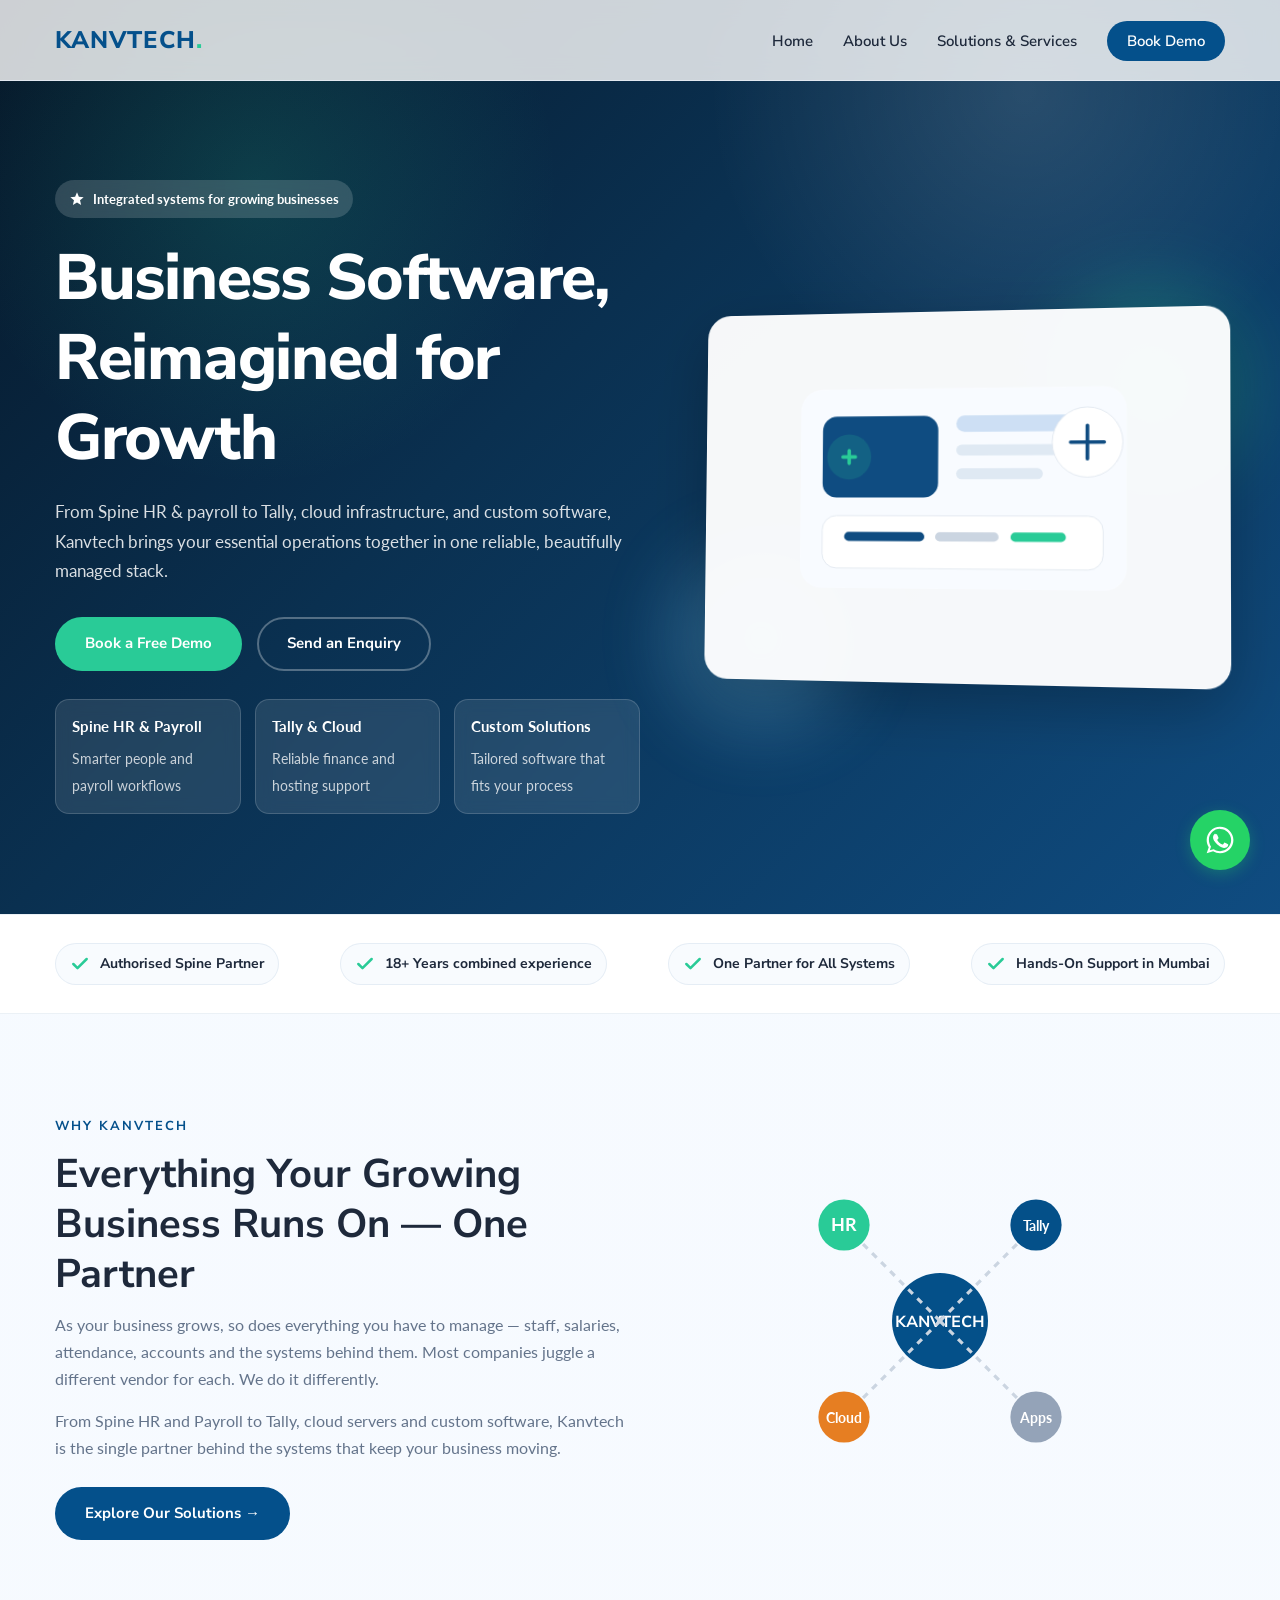
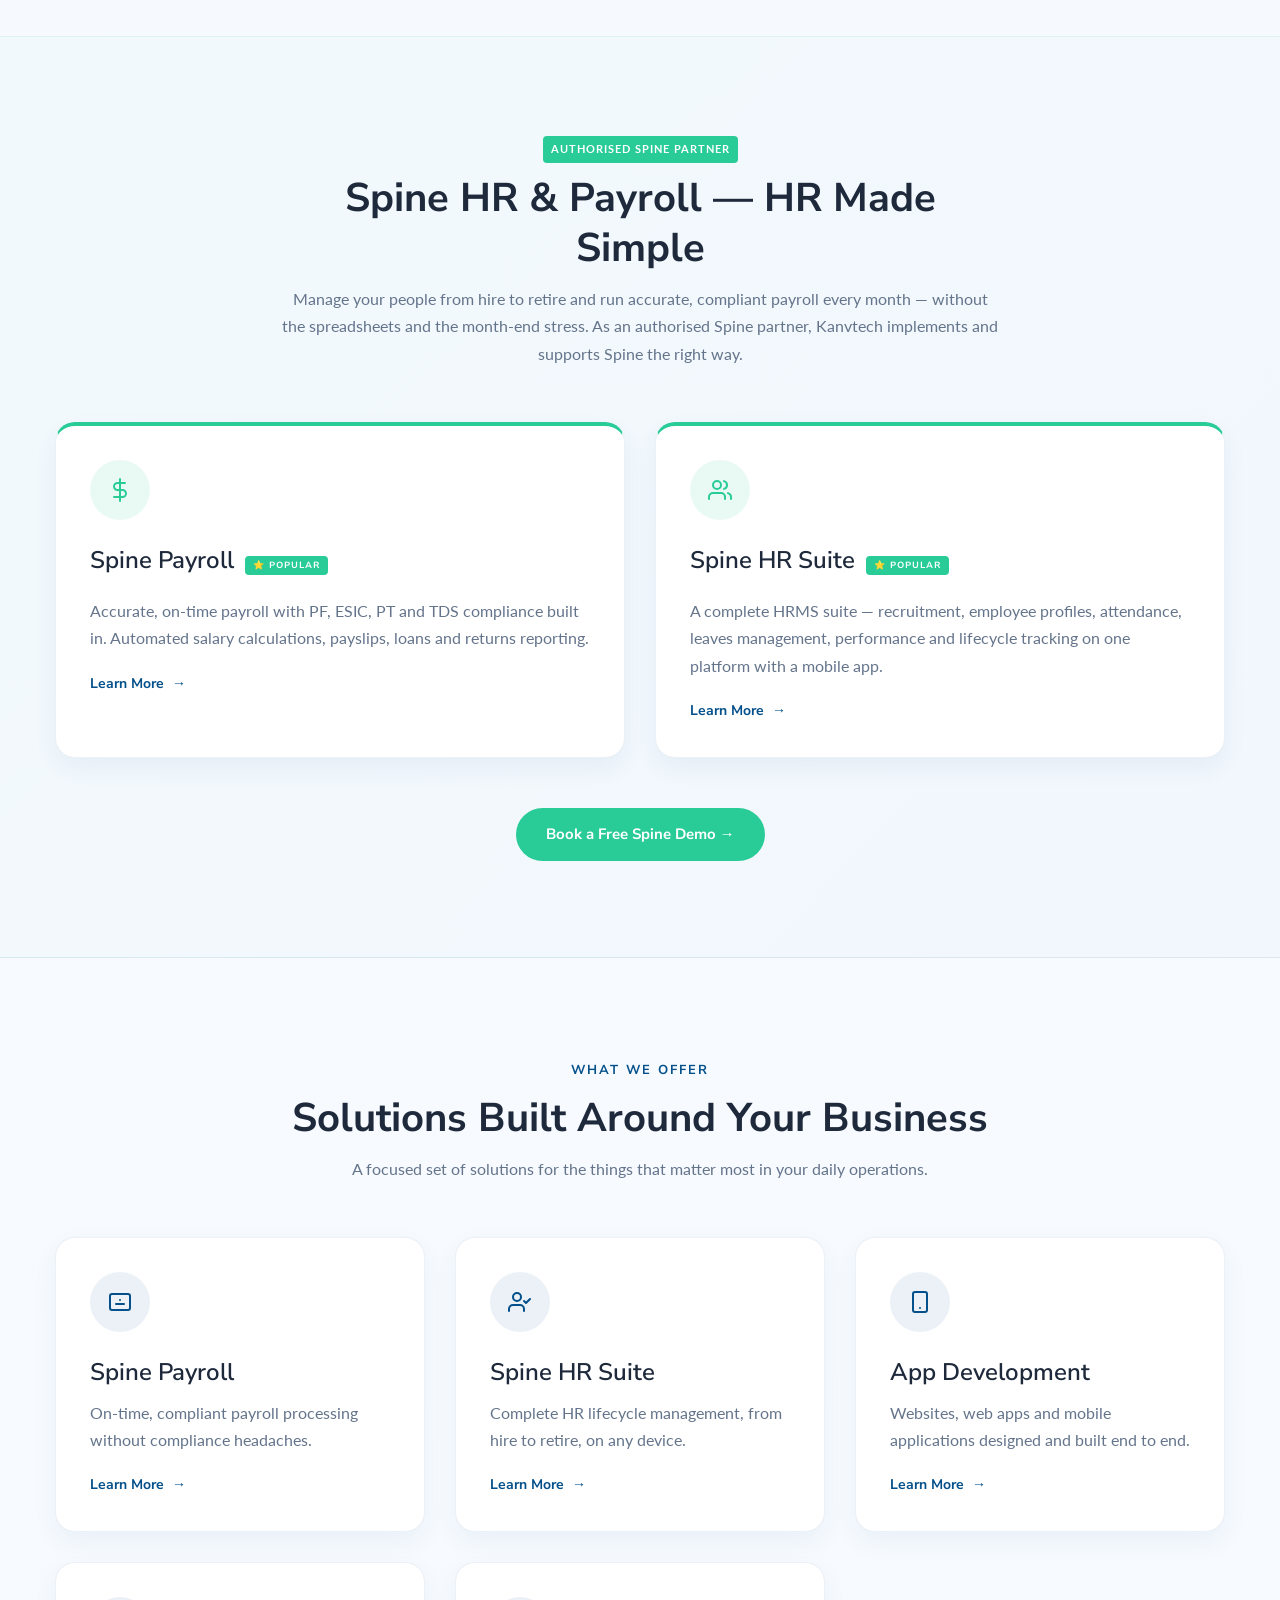
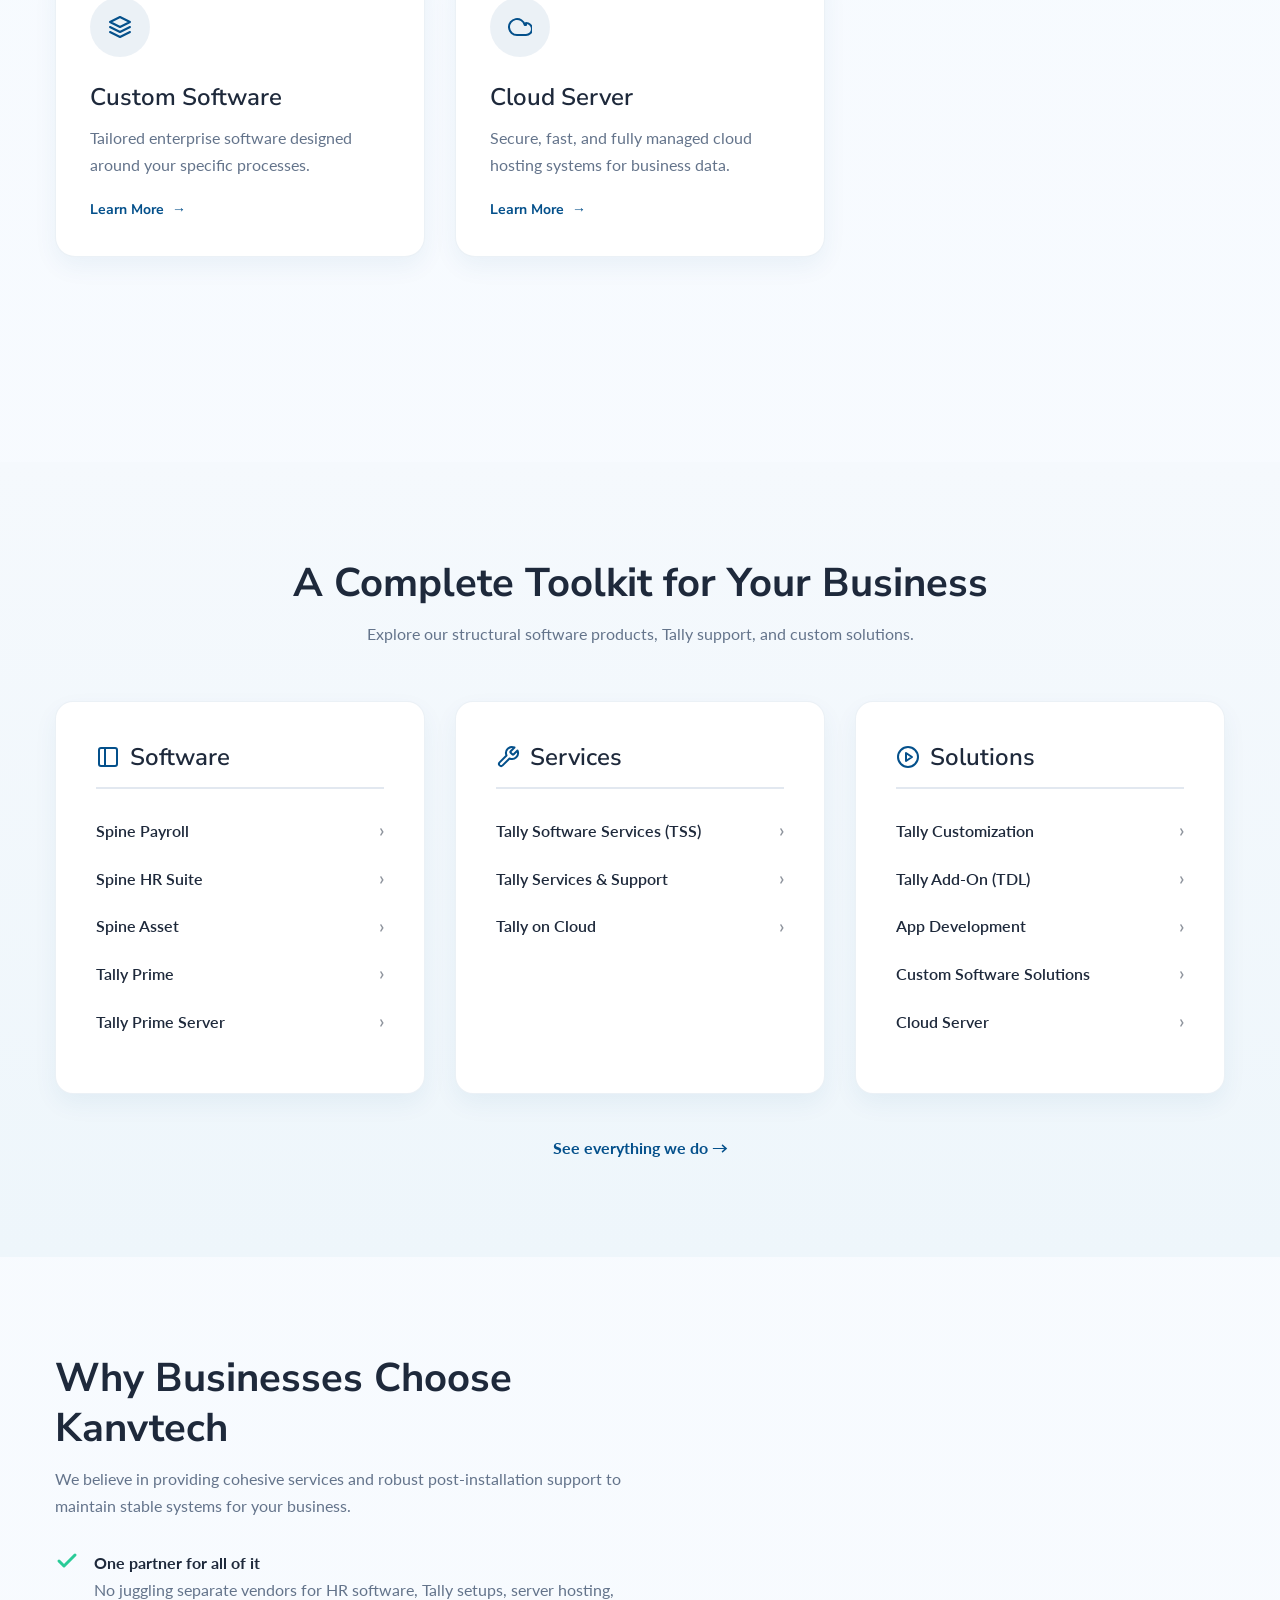
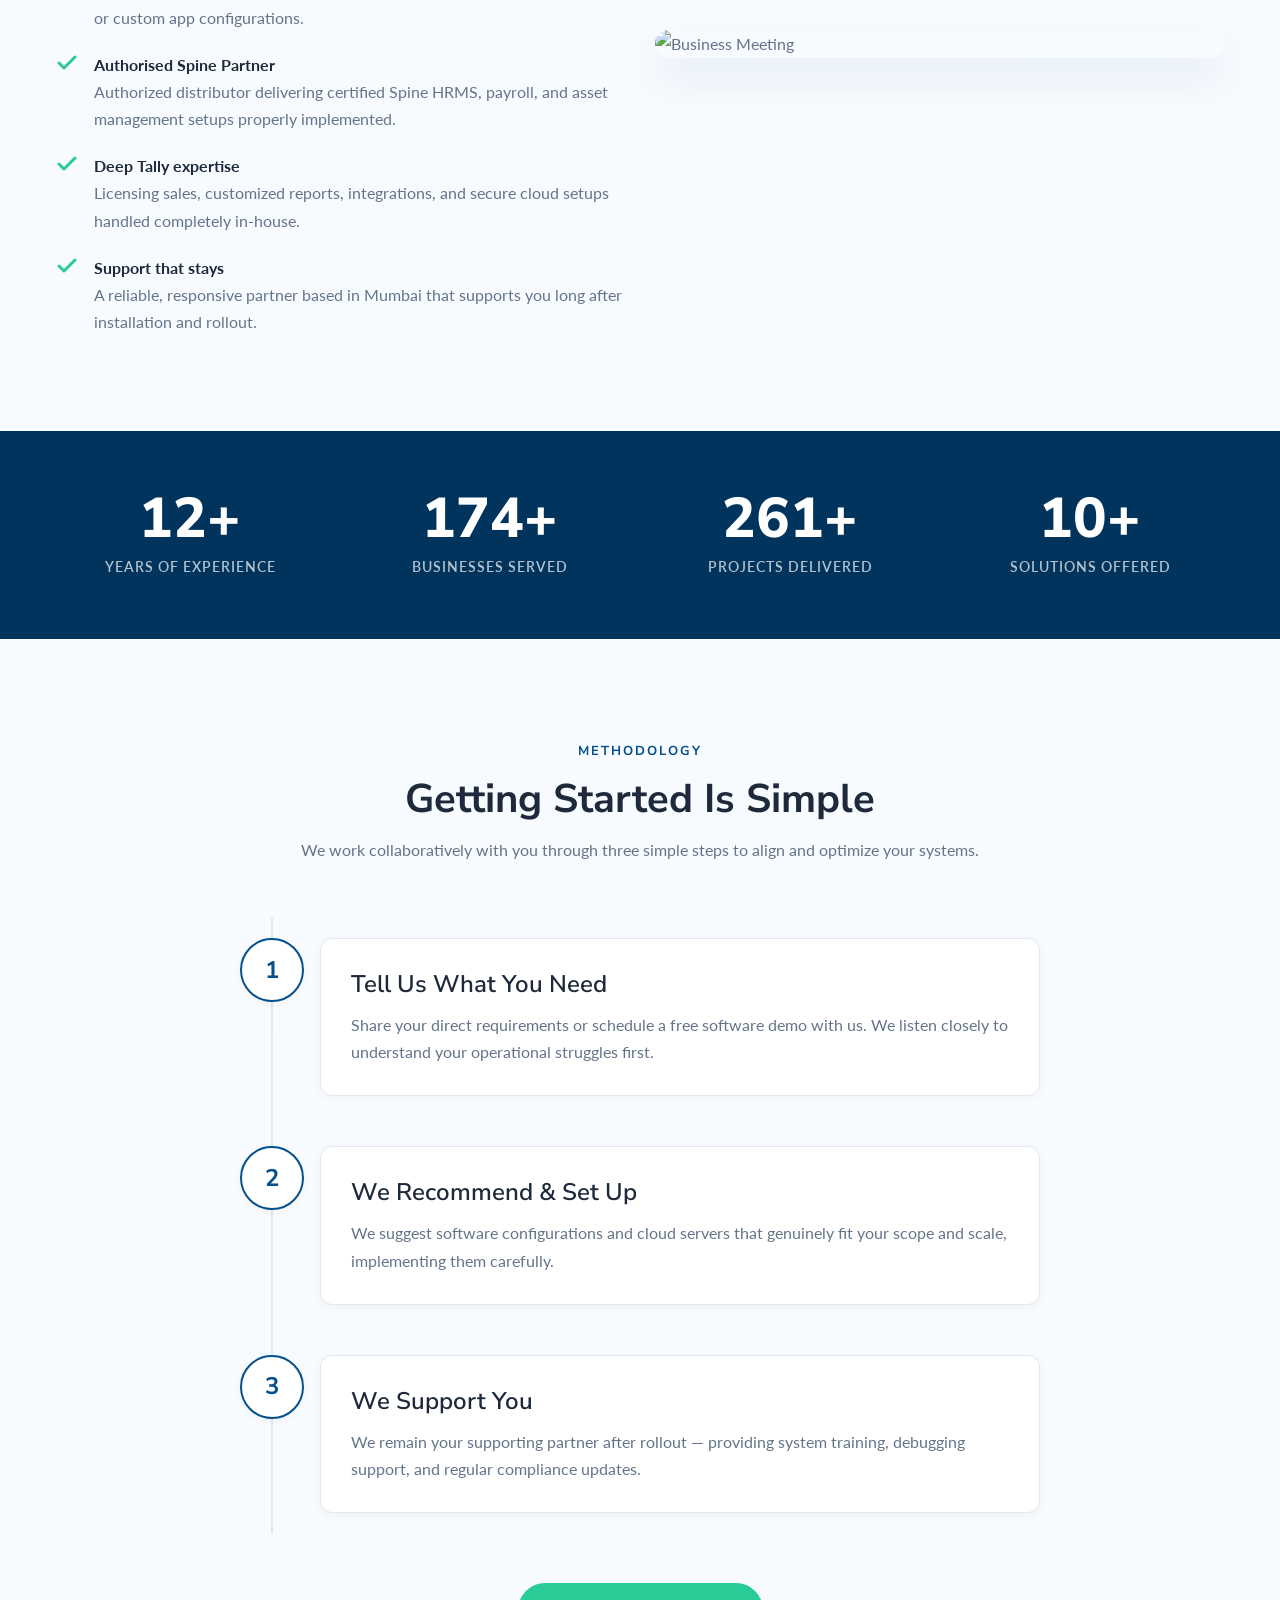
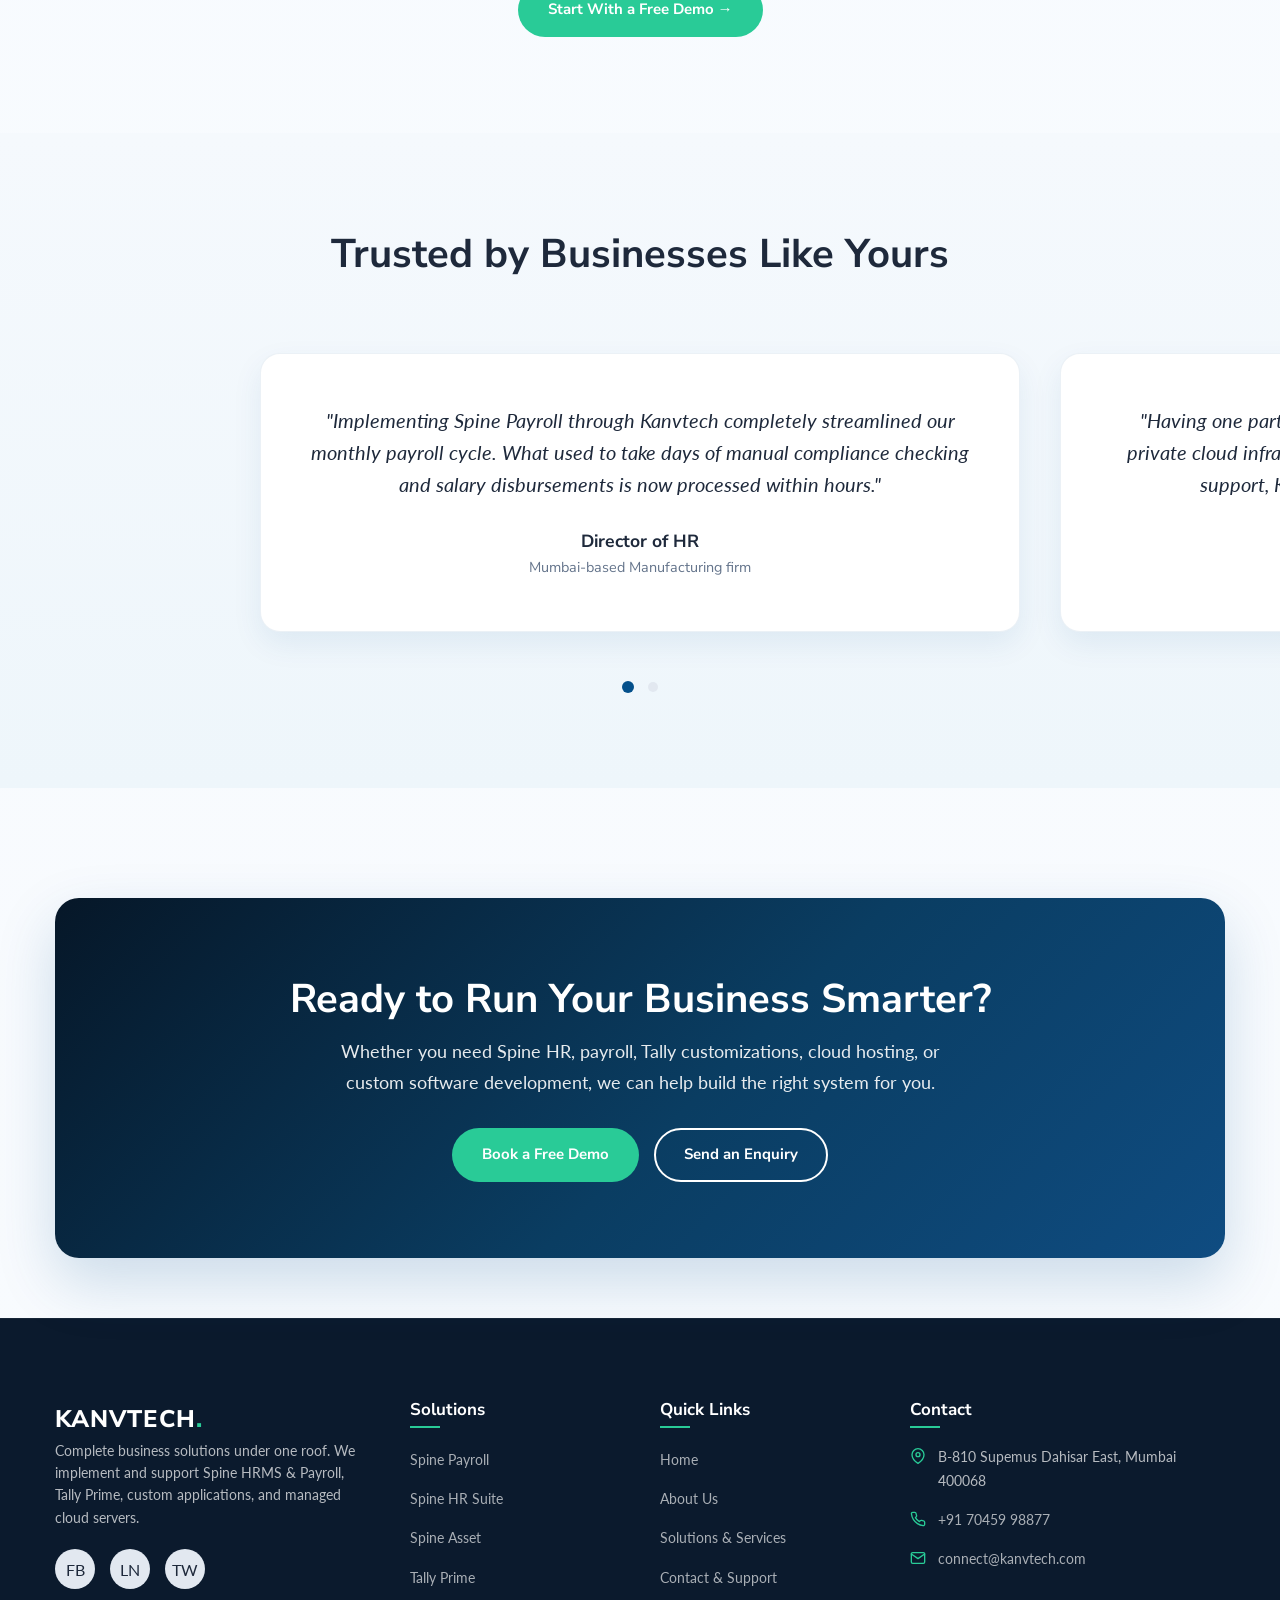
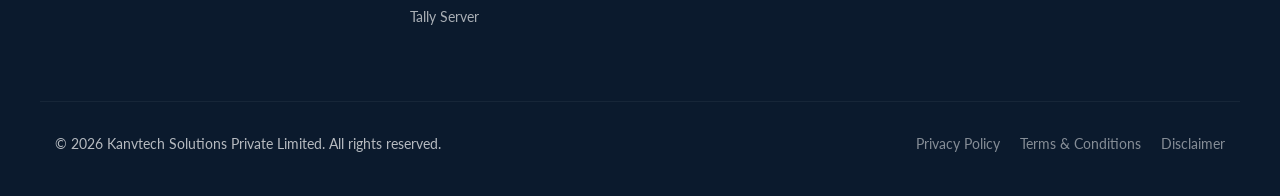
==== commit 0ea23b8a: "d" ====
--- a/index.html
+++ b/index.html
@@ -54,45 +54,48 @@
           <svg width="16" height="16" viewBox="0 0 24 24" fill="currentColor">
             <path d="M12 17.27L18.18 21l-1.64-7.03L22 9.24l-7.19-.61L12 2 9.19 8.63 2 9.24l5.46 4.73L5.82 21z"/>
           </svg>
-          Authorised Spine Partner
-        </div>
-        <h1>Run Your Business Smarter, All From One Place</h1>
-        <p class="subtext">HR, payroll, accounting, cloud and custom software — Kanvtech brings the systems your growing business needs under one roof, set up and supported by a team that genuinely knows them.</p>
+          Integrated systems for growing businesses
+        </div>
+        <h1>Business Software, Reimagined for Growth</h1>
+        <p class="subtext">From Spine HR & payroll to Tally, cloud infrastructure, and custom software, Kanvtech brings your essential operations together in one reliable, beautifully managed stack.</p>
         <div class="btn-group">
           <a href="contact-us.html?enquiry=Spine%20Demo" class="btn btn-accent">Book a Free Demo</a>
           <a href="contact-us.html" class="btn btn-secondary">Send an Enquiry</a>
+        </div>
+
+        <div class="hero-highlights">
+          <div class="hero-highlight-item">
+            <strong>Spine HR & Payroll</strong>
+            <span>Smarter people and payroll workflows</span>
+          </div>
+          <div class="hero-highlight-item">
+            <strong>Tally & Cloud</strong>
+            <span>Reliable finance and hosting support</span>
+          </div>
+          <div class="hero-highlight-item">
+            <strong>Custom Solutions</strong>
+            <span>Tailored software that fits your process</span>
+          </div>
         </div>
       </div>
       <div class="hero-visual reveal active">
         <div class="floating-shape shape-1"></div>
         <div class="floating-shape shape-2"></div>
         <div class="hero-visual-wrapper">
-          <!-- Premium modern isometric mockup using inline SVGs/shapes -->
           <svg width="100%" height="320" viewBox="0 0 500 350" fill="none" xmlns="http://www.w3.org/2000/svg">
-            <!-- Background grid -->
-            <path d="M50 300L450 300" stroke="#f1f5f9" stroke-width="2"/>
-            <path d="M50 200L450 200" stroke="#f1f5f9" stroke-width="2"/>
-            <path d="M50 100L450 100" stroke="#f1f5f9" stroke-width="2"/>
-            
-            <!-- Dashboard Card 1 -->
-            <rect x="80" y="80" width="340" height="200" rx="16" fill="white" filter="drop-shadow(0px 20px 40px rgba(4, 80, 137, 0.08))"/>
-            <rect x="80" y="80" width="340" height="50" rx="16" fill="#045089"/>
-            <!-- Window dots -->
-            <circle cx="110" cy="105" r="5" fill="#ef4444"/>
-            <circle cx="125" cy="105" r="5" fill="#f59e0b"/>
-            <circle cx="140" cy="105" r="5" fill="#10b981"/>
-            <rect x="170" y="98" width="180" height="14" rx="7" fill="rgba(255,255,255,0.2)"/>
-            
-            <!-- Spine Spotlight elements -->
-            <rect x="110" y="150" width="80" height="80" rx="12" fill="#f8fafc" stroke="#e2e8f0" stroke-width="2"/>
-            <circle cx="150" cy="180" r="16" fill="rgba(41,203,151,0.15)"/>
-            <path d="M144 180H156M150 174V186" stroke="#29cb97" stroke-width="3" stroke-linecap="round"/>
-            <rect x="120" y="215" width="60" height="6" rx="3" fill="#94a3b8"/>
-            
-            <rect x="210" y="150" width="180" height="18" rx="9" fill="#045089"/>
-            <rect x="210" y="180" width="140" height="10" rx="5" fill="#cbd5e1"/>
-            <rect x="210" y="200" width="160" height="10" rx="5" fill="#cbd5e1"/>
-            <rect x="210" y="220" width="90" height="10" rx="5" fill="#29cb97"/>
+            <rect x="70" y="60" width="360" height="220" rx="24" fill="#f8fbff"/>
+            <rect x="95" y="90" width="130" height="90" rx="16" fill="#0f4c81"/>
+            <rect x="245" y="90" width="150" height="18" rx="9" fill="#cddff4"/>
+            <rect x="245" y="122" width="120" height="12" rx="6" fill="#dfe9f3"/>
+            <rect x="245" y="148" width="95" height="12" rx="6" fill="#dfe9f3"/>
+            <circle cx="125" cy="135" r="25" fill="#29cb97" fill-opacity="0.16"/>
+            <path d="M118 135H132M125 128V142" stroke="#29cb97" stroke-width="4" stroke-linecap="round"/>
+            <rect x="95" y="200" width="310" height="58" rx="16" fill="white" stroke="#e2e8f0"/>
+            <rect x="120" y="218" width="90" height="10" rx="5" fill="#0f4c81"/>
+            <rect x="222" y="218" width="70" height="10" rx="5" fill="#cbd5e1"/>
+            <rect x="305" y="218" width="60" height="10" rx="5" fill="#29cb97"/>
+            <circle cx="388" cy="120" r="38" fill="#fff" stroke="#e2e8f0"/>
+            <path d="M388 102V138M370 120H406" stroke="#0f4c81" stroke-width="4" stroke-linecap="round"/>
           </svg>
         </div>
       </div>
--- a/css/style.css
+++ b/css/style.css
@@ -62,7 +62,7 @@
   font-size: 16px;
   line-height: 1.7;
   color: var(--text-muted);
-  background-color: var(--bg-main);
+  background: linear-gradient(180deg, #f6faff 0%, #f8fbfe 100%);
   -webkit-font-smoothing: antialiased;
   -moz-osx-font-smoothing: grayscale;
 }
@@ -109,12 +109,17 @@
 }
 
 .section {
-  padding: 100px 0;
+  padding: 96px 0;
   position: relative;
 }
 
+.section-title-wrap h2 {
+  max-width: 760px;
+  margin: 0 auto 12px;
+}
+
 .section-bg-alt {
-  background-color: #f1f5f9;
+  background: linear-gradient(180deg, #f5f9fd 0%, #eef6fb 100%);
 }
 
 .section-bg-dark {
@@ -184,6 +189,18 @@
   color: #fff;
   transform: translateY(-2px);
   box-shadow: 0 8px 20px rgba(4, 80, 137, 0.15);
+}
+
+.hero .btn-secondary {
+  background: transparent;
+  border-color: rgba(255, 255, 255, 0.3);
+  color: #fff;
+}
+
+.hero .btn-secondary:hover {
+  background: rgba(255, 255, 255, 0.14);
+  color: #fff;
+  border-color: rgba(255, 255, 255, 0.4);
 }
 
 .btn-accent {
@@ -377,8 +394,12 @@
 }
 
 .section-title-wrap {
-  max-width: 650px;
-  margin: 0 auto 60px;
+  max-width: 720px;
+  margin: 0 auto 54px;
+}
+
+.section-title-wrap p {
+  font-size: 1.02rem;
 }
 
 /* Hero Section */
@@ -386,38 +407,84 @@
   padding-top: 180px;
   padding-bottom: 100px;
   overflow: hidden;
-  background: radial-gradient(circle at 80% 20%, rgba(4, 80, 137, 0.05) 0%, transparent 50%),
-              radial-gradient(circle at 10% 80%, rgba(41, 203, 151, 0.03) 0%, transparent 50%);
+  background: linear-gradient(135deg, #061728 0%, #0a3050 42%, #0f4c81 100%);
+  position: relative;
+  min-height: 92vh;
+}
+
+.hero::after {
+  content: "";
+  position: absolute;
+  inset: 0;
+  background: radial-gradient(circle at 20% 20%, rgba(41, 203, 151, 0.16), transparent 24%),
+              radial-gradient(circle at 80% 10%, rgba(255,255,255,0.12), transparent 24%);
+  pointer-events: none;
 }
 
 .hero-grid {
   display: grid;
-  grid-template-columns: 1.1fr 0.9fr;
-  align-items: center;
-  gap: 50px;
+  grid-template-columns: 1.05fr 0.95fr;
+  align-items: center;
+  gap: 56px;
+  position: relative;
+  z-index: 1;
+  min-height: 62vh;
 }
 
 .hero-content h1 {
-  margin-bottom: 1.5rem;
+  margin-bottom: 1.2rem;
+  color: #fff;
+  max-width: 620px;
+  font-size: clamp(2.4rem, 5vw, 4.2rem);
+  letter-spacing: -0.02em;
 }
 
 .hero-content .subtext {
-  font-size: 1.15rem;
+  font-size: 1.08rem;
   margin-bottom: 2rem;
-  color: var(--text-muted);
+  color: rgba(255, 255, 255, 0.85);
+  max-width: 620px;
 }
 
 .hero-spine-badge {
   display: inline-flex;
   align-items: center;
   gap: 8px;
-  background-color: rgba(41, 203, 151, 0.1);
-  color: var(--accent-hover);
-  padding: 6px 14px;
-  border-radius: 20px;
+  background: rgba(255, 255, 255, 0.16);
+  color: #fff;
+  padding: 8px 14px;
+  border-radius: 999px;
   font-size: 13px;
   font-weight: 700;
   margin-bottom: 20px;
+  backdrop-filter: blur(10px);
+}
+
+.hero-highlights {
+  display: grid;
+  grid-template-columns: repeat(3, minmax(0, 1fr));
+  gap: 14px;
+  margin-top: 28px;
+}
+
+.hero-highlight-item {
+  padding: 14px 16px;
+  background: rgba(255, 255, 255, 0.1);
+  border: 1px solid rgba(255, 255, 255, 0.16);
+  border-radius: 14px;
+  backdrop-filter: blur(8px);
+}
+
+.hero-highlight-item strong {
+  display: block;
+  color: #fff;
+  font-size: 0.95rem;
+  margin-bottom: 4px;
+}
+
+.hero-highlight-item span {
+  color: rgba(255, 255, 255, 0.76);
+  font-size: 0.9rem;
 }
 
 .hero-visual {
@@ -425,11 +492,17 @@
 }
 
 .hero-visual-wrapper {
-  background: white;
-  padding: 20px;
-  border-radius: 20px;
-  box-shadow: var(--shadow-lg);
-  border: 1px solid var(--border-color);
+  background: rgba(255, 255, 255, 0.96);
+  padding: 22px;
+  border-radius: 24px;
+  box-shadow: 0 20px 60px rgba(0, 0, 0, 0.24);
+  border: 1px solid rgba(255, 255, 255, 0.3);
+  transform: perspective(1200px) rotateY(-8deg) rotateX(2deg);
+  transition: transform 0.3s ease;
+}
+
+.hero-visual-wrapper:hover {
+  transform: perspective(1200px) rotateY(-4deg) rotateX(1deg);
 }
 
 .floating-shape {
@@ -437,48 +510,53 @@
   z-index: -1;
   filter: blur(40px);
   border-radius: 50%;
-  opacity: 0.3;
+  opacity: 0.32;
 }
 
 .shape-1 {
   top: -20px;
   right: -20px;
-  width: 200px;
-  height: 200px;
-  background-color: var(--primary);
+  width: 190px;
+  height: 190px;
+  background-color: #29cb97;
 }
 
 .shape-2 {
   bottom: -40px;
   left: -20px;
-  width: 180px;
-  height: 180px;
-  background-color: var(--accent);
+  width: 170px;
+  height: 170px;
+  background-color: #7bd3ff;
 }
 
 /* Trust Bar */
 .trust-bar {
-  padding: 30px 0;
-  background-color: #fff;
-  border-top: 1px solid var(--border-color);
-  border-bottom: 1px solid var(--border-color);
+  padding: 28px 0;
+  background: rgba(255, 255, 255, 0.92);
+  border-top: 1px solid rgba(4, 80, 137, 0.08);
+  border-bottom: 1px solid rgba(4, 80, 137, 0.08);
+  backdrop-filter: blur(10px);
 }
 
 .trust-grid {
   display: flex;
   justify-content: space-between;
   flex-wrap: wrap;
-  gap: 20px;
+  gap: 16px;
 }
 
 .trust-item {
   display: flex;
   align-items: center;
-  gap: 12px;
+  gap: 10px;
   font-family: var(--font-heading);
   font-weight: 700;
   color: var(--text-dark);
-  font-size: 15px;
+  font-size: 14px;
+  padding: 8px 14px;
+  border-radius: 999px;
+  background: #f8fbfe;
+  border: 1px solid rgba(4, 80, 137, 0.08);
 }
 
 .trust-item svg {
@@ -489,16 +567,16 @@
 /* Card Elements (General grid & visual layout) */
 .card {
   background-color: var(--bg-card);
-  padding: 40px;
-  border-radius: var(--border-radius);
-  border: 1px solid var(--border-color);
-  box-shadow: var(--shadow-sm);
+  padding: 34px;
+  border-radius: 20px;
+  border: 1px solid rgba(4, 80, 137, 0.08);
+  box-shadow: 0 10px 24px rgba(4, 80, 137, 0.06);
   transition: var(--transition-normal);
 }
 
 .card:hover {
   transform: translateY(-8px);
-  box-shadow: var(--shadow-lg);
+  box-shadow: 0 22px 44px rgba(4, 80, 137, 0.12);
   border-color: rgba(4, 80, 137, 0.15);
 }
 
@@ -584,9 +662,9 @@
 .offering-col {
   background-color: white;
   padding: 40px;
-  border-radius: 12px;
-  box-shadow: var(--shadow-sm);
-  border: 1px solid var(--border-color);
+  border-radius: 18px;
+  box-shadow: 0 10px 24px rgba(4, 80, 137, 0.06);
+  border: 1px solid rgba(4, 80, 137, 0.08);
 }
 
 .offering-col-title {
@@ -735,9 +813,9 @@
 .testimonial-box {
   background-color: white;
   padding: 50px;
-  border-radius: 16px;
-  box-shadow: var(--shadow-md);
-  border: 1px solid var(--border-color);
+  border-radius: 20px;
+  box-shadow: 0 12px 30px rgba(4, 80, 137, 0.08);
+  border: 1px solid rgba(4, 80, 137, 0.08);
   text-align: center;
   position: relative;
 }
@@ -787,12 +865,12 @@
 
 /* Final CTA Band */
 .cta-band {
-  background: linear-gradient(135deg, var(--primary-dark) 0%, var(--primary) 100%);
+  background: linear-gradient(135deg, #061728 0%, #0a3d62 55%, #0f4c81 100%);
   color: #fff;
   text-align: center;
-  padding: 80px 0;
-  border-radius: 20px;
-  box-shadow: var(--shadow-lg);
+  padding: 76px 0;
+  border-radius: 24px;
+  box-shadow: 0 24px 60px rgba(4, 80, 137, 0.18);
   margin-top: 50px;
 }
 
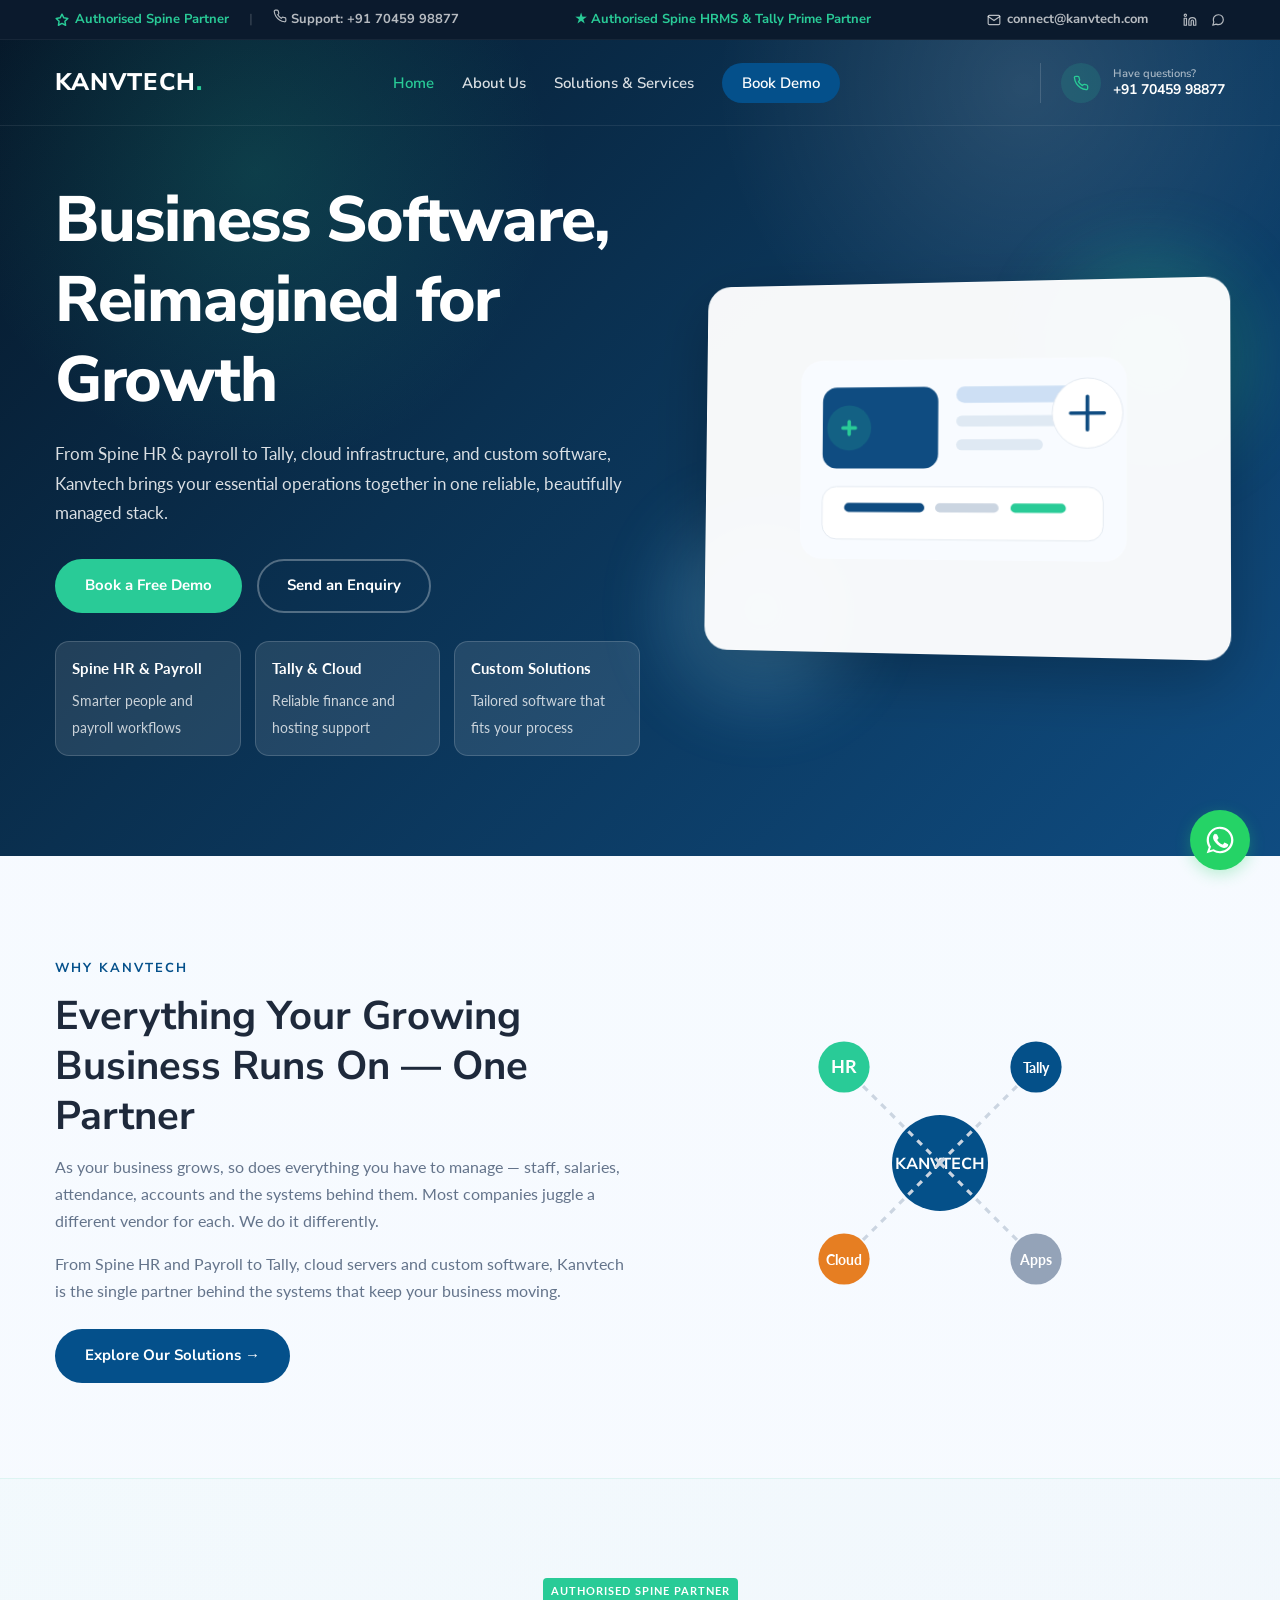
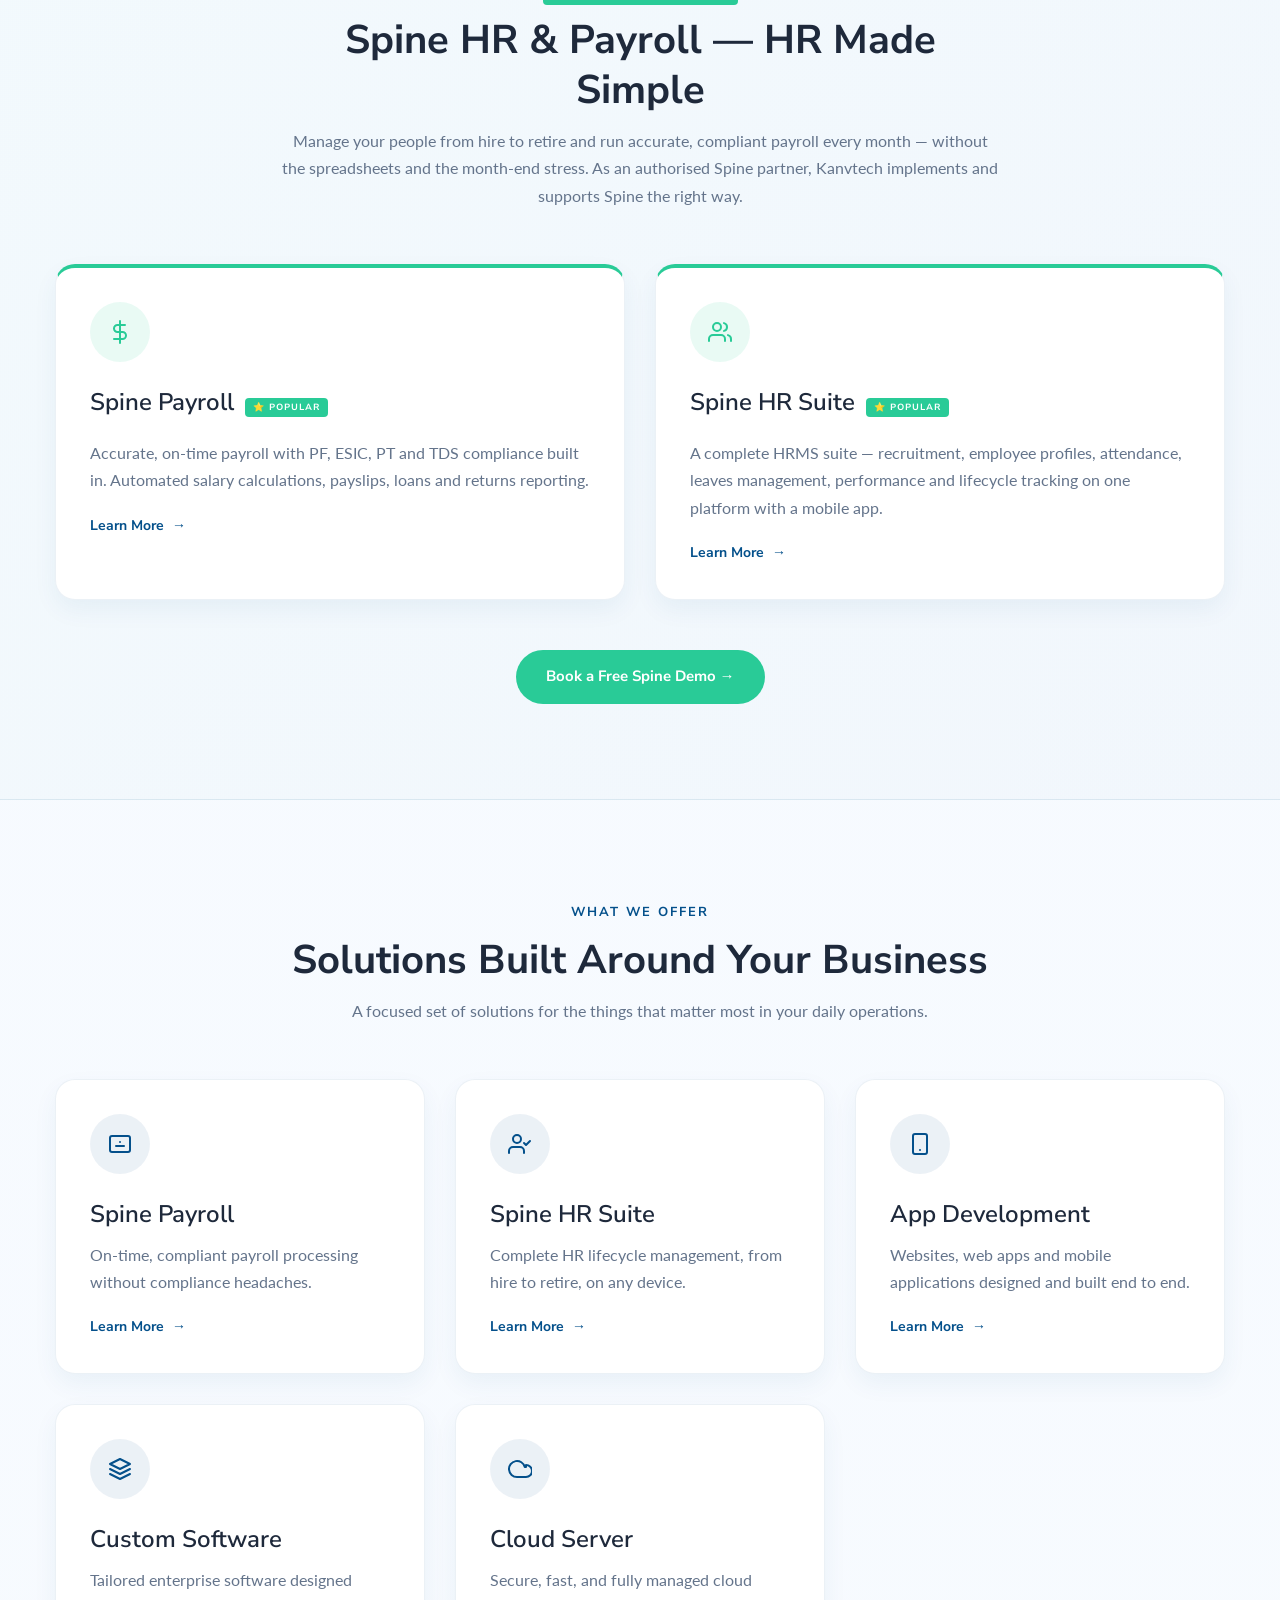
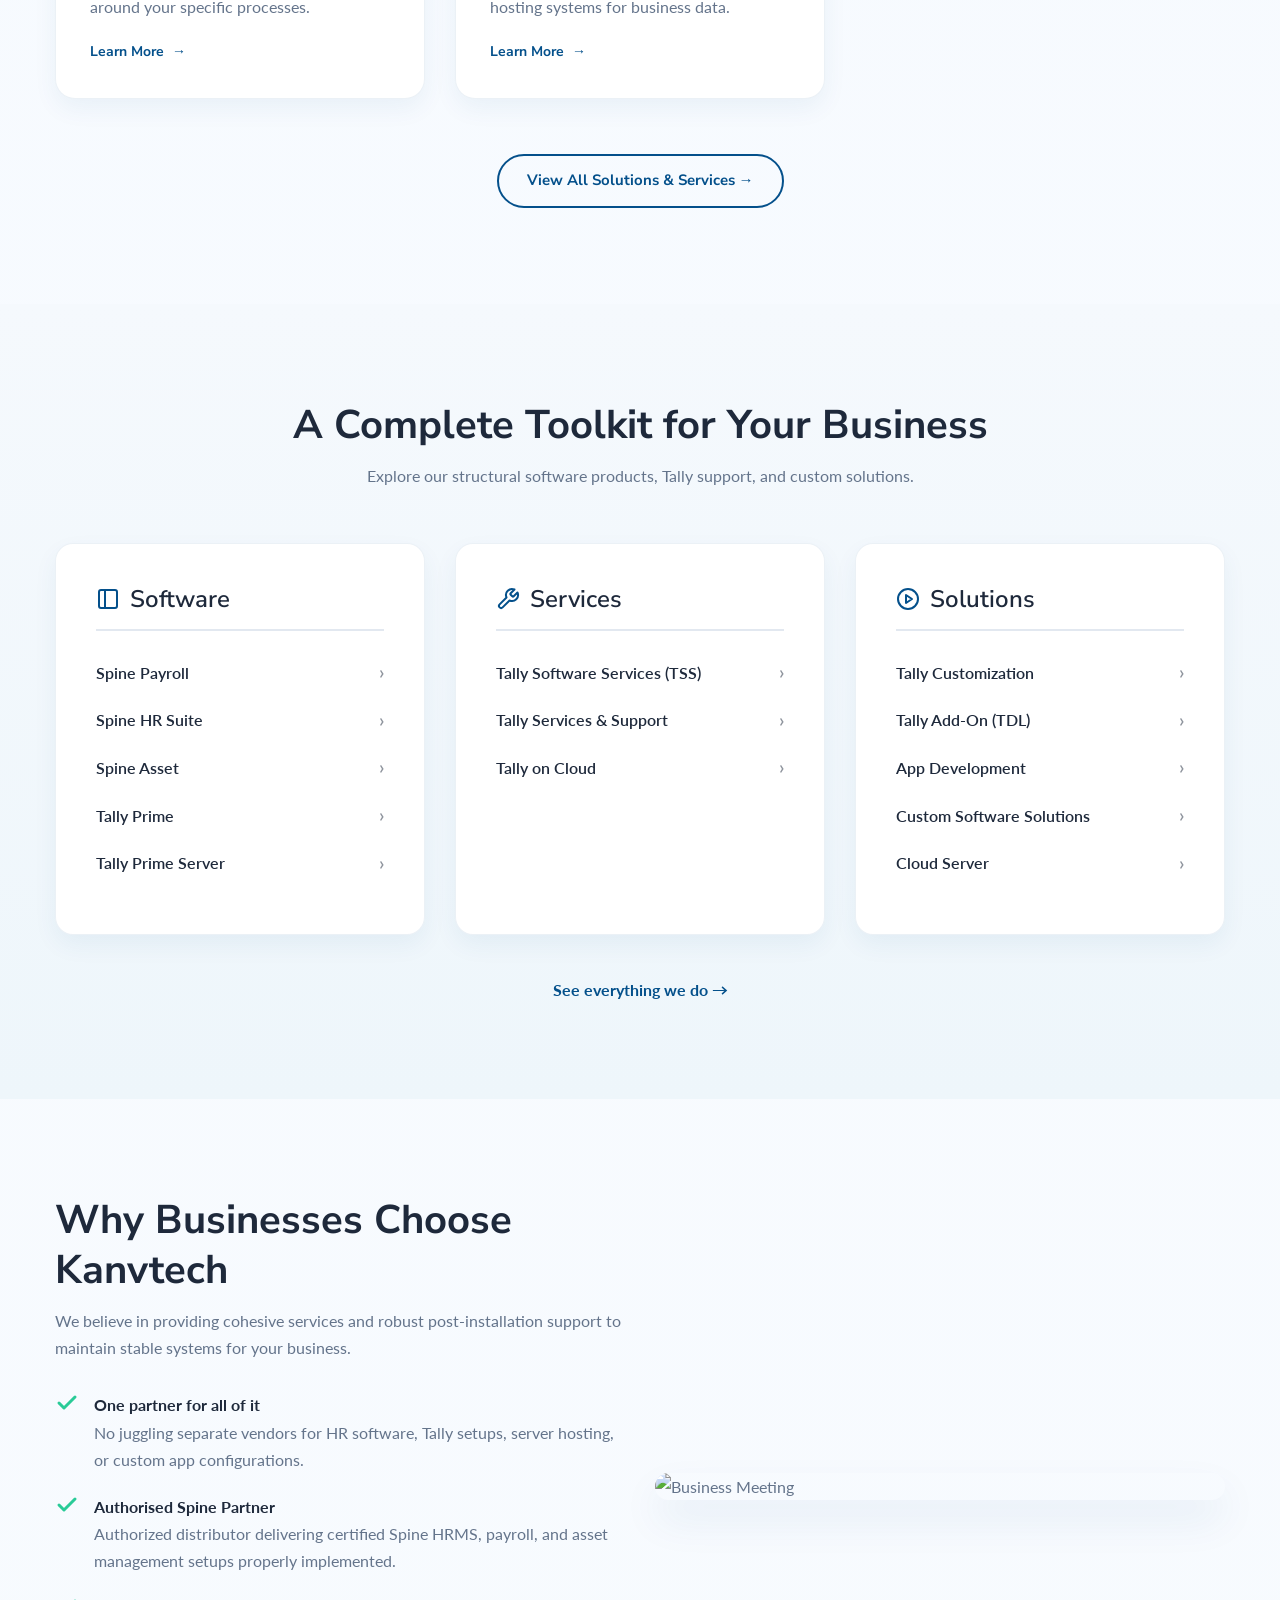
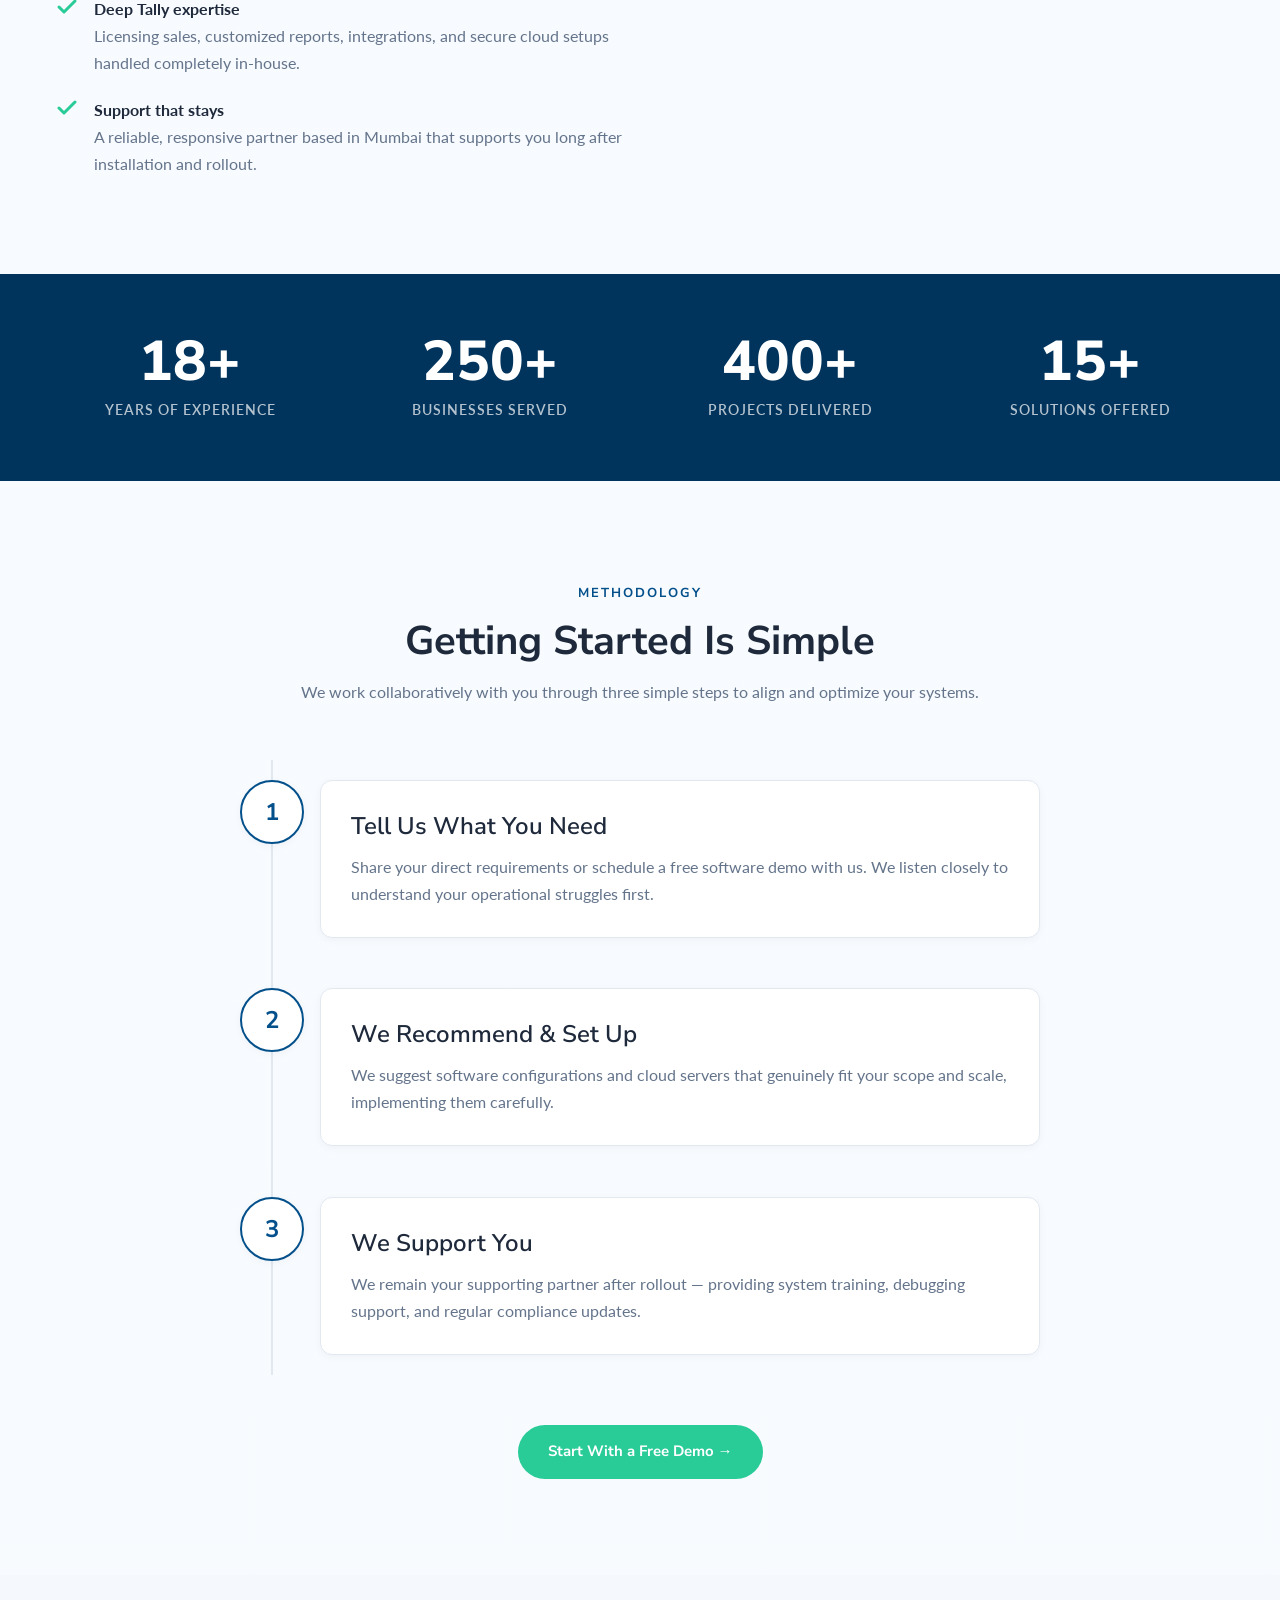
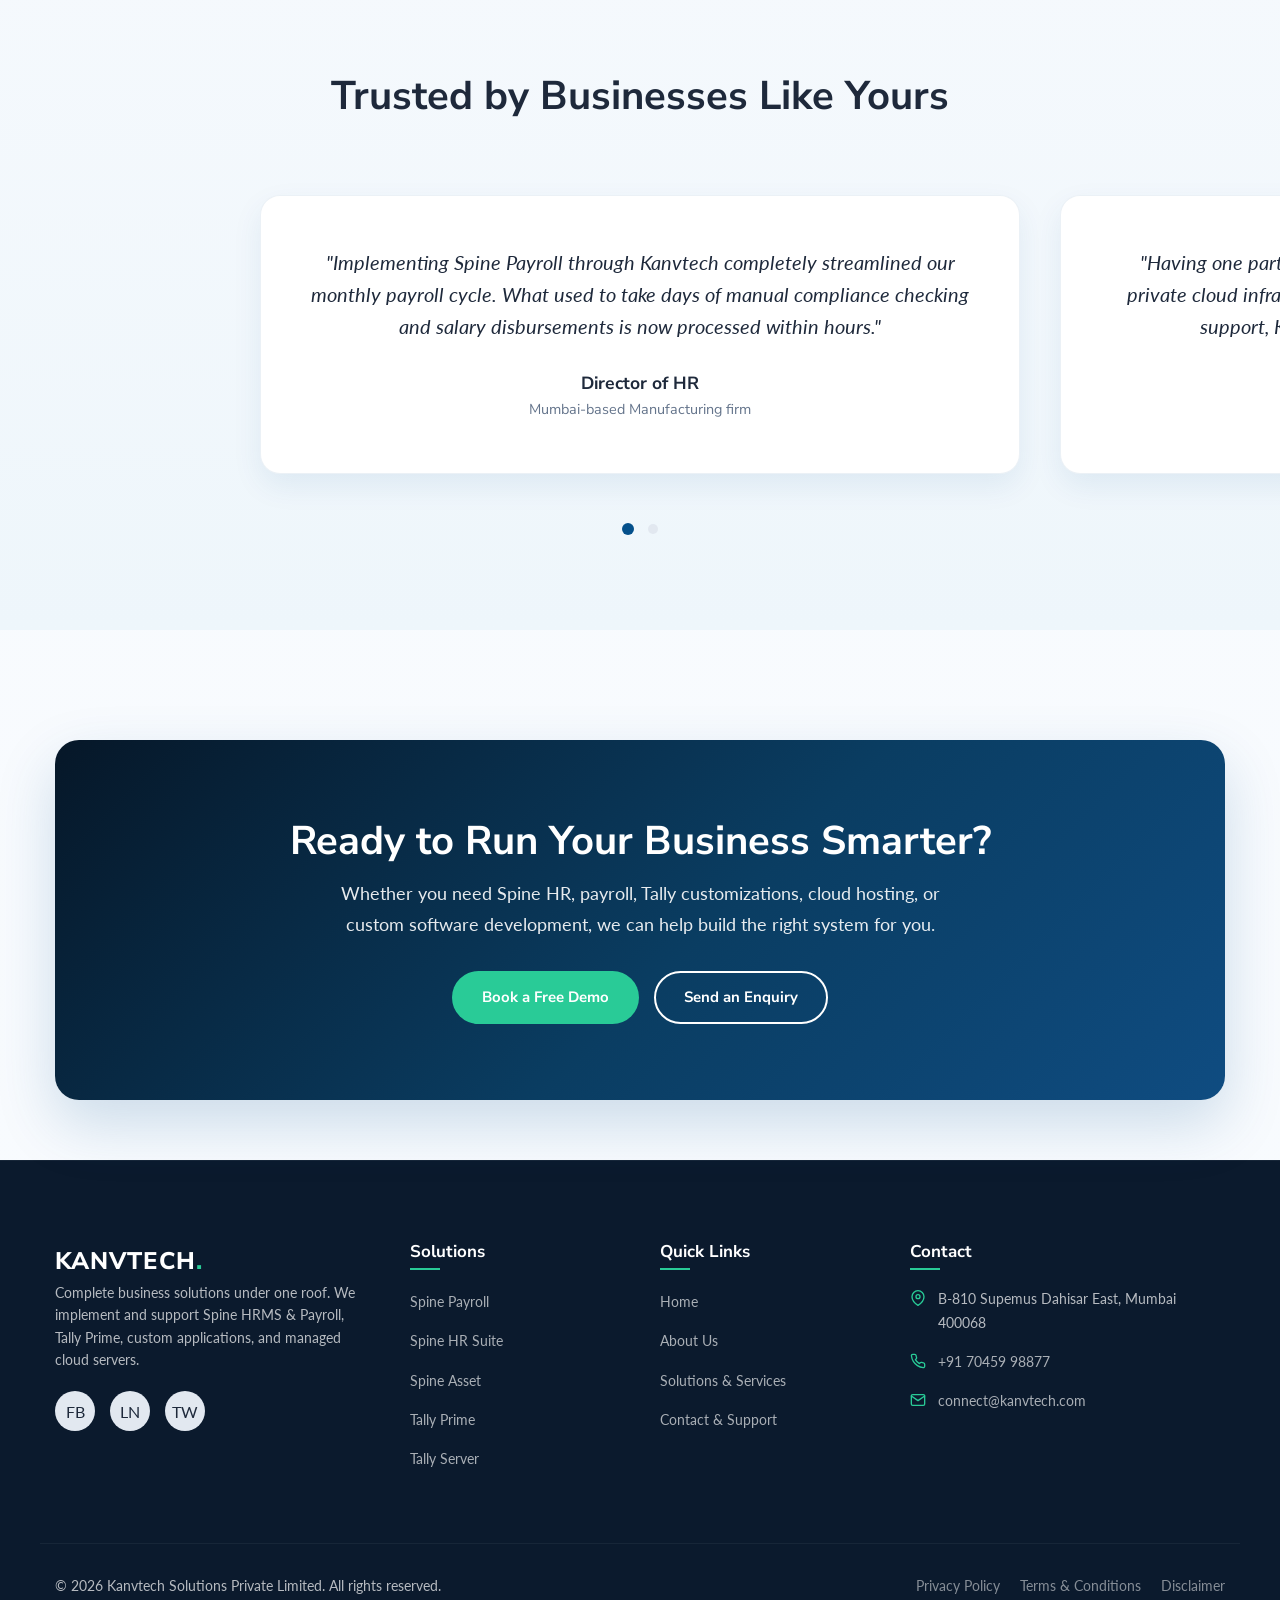
==== commit 33a95b56: "ff" ====
--- a/index.html
+++ b/index.html
@@ -11,6 +11,47 @@
 
   <!-- Sticky Header Banner -->
   <header class="header-banner">
+    <!-- Top Info Bar -->
+    <div class="top-info-bar">
+      <div class="container d-flex justify-between align-center">
+        <div class="top-info-bar-left">
+          <span class="top-info-bar-partner">
+            <svg width="14" height="14" viewBox="0 0 24 24" fill="none" stroke="currentColor" stroke-width="2.5" stroke-linecap="round" stroke-linejoin="round">
+              <polygon points="12 2 15.09 8.26 22 9.27 17 14.14 18.18 21.02 12 17.77 5.82 21.02 7 14.14 2 9.27 8.91 8.26 12 2"></polygon>
+            </svg>
+            Authorised Spine Partner
+          </span>
+          <span class="separator">|</span>
+          <span>
+            <svg width="14" height="14" viewBox="0 0 24 24" fill="none" stroke="currentColor" stroke-width="2" stroke-linecap="round" stroke-linejoin="round">
+              <path d="M22 16.92v3a2 2 0 0 1-2.18 2 19.79 19.79 0 0 1-8.63-3.07 19.5 19.5 0 0 1-6-6 19.79 19.79 0 0 1-3.07-8.67A2 2 0 0 1 4.11 2h3a2 2 0 0 1 2 1.72 12.84 12.84 0 0 0 .7 2.81 2 2 0 0 1-.45 2.11L8.09 9.91a16 16 0 0 0 6 6l1.27-1.27a2 2 0 0 1 2.11-.45 12.84 12.84 0 0 0 2.81.7A2 2 0 0 1 22 16.92z"></path>
+            </svg>
+            Support: +91 70459 98877
+          </span>
+        </div>
+        <div class="top-info-bar-center">
+          <span>★ Authorised Spine HRMS & Tally Prime Partner</span>
+        </div>
+        <div class="top-info-bar-right">
+          <a href="mailto:connect@kanvtech.com" style="margin-right: 15px;">
+            <svg width="14" height="14" viewBox="0 0 24 24" fill="none" stroke="currentColor" stroke-width="2" stroke-linecap="round" stroke-linejoin="round">
+              <path d="M4 4h16c1.1 0 2 .9 2 2v12c0 1.1-.9 2-2 2H4c-1.1 0-2-.9-2-2V6c0-1.1.9-2 2-2z"></path>
+              <polyline points="22,6 12,13 2,6"></polyline>
+            </svg>
+            connect@kanvtech.com
+          </a>
+          <div class="top-social-links">
+            <a href="https://linkedin.com/company/kanvtech" target="_blank" rel="noopener" class="top-social-link" aria-label="LinkedIn">
+              <svg width="14" height="14" viewBox="0 0 24 24" fill="none" stroke="currentColor" stroke-width="2" stroke-linecap="round" stroke-linejoin="round"><path d="M16 8a6 6 0 0 1 6 6v7h-4v-7a2 2 0 0 0-2-2 2 2 0 0 0-2 2v7h-4v-7a6 6 0 0 1 6-6z"></path><rect x="2" y="9" width="4" height="12"></rect><circle cx="4" cy="4" r="2"></circle></svg>
+            </a>
+            <a href="https://wa.me/917045998877" target="_blank" rel="noopener" class="top-social-link" aria-label="WhatsApp">
+              <svg width="14" height="14" viewBox="0 0 24 24" fill="none" stroke="currentColor" stroke-width="2" stroke-linecap="round" stroke-linejoin="round"><path d="M21 11.5a8.38 8.38 0 0 1-.9 3.8 8.5 8.5 0 0 1-7.6 4.7 8.38 8.38 0 0 1-3.8-.9L3 21l1.9-5.7a8.38 8.38 0 0 1-.9-3.8 8.5 8.5 0 0 1 4.7-7.6 8.38 8.38 0 0 1 3.8-.9h.5a8.48 8.48 0 0 1 8 8v.5z"></path></svg>
+            </a>
+          </div>
+        </div>
+      </div>
+    </div>
+
     <div class="container navbar">
       <a href="index.html" class="logo-text">KANVTECH<span>.</span></a>
       
@@ -23,7 +64,7 @@
 
       <!-- Navigation Links -->
       <nav class="nav-menu">
-        <div class="nav-item">
+        <div class="nav-item active">
           <a href="index.html" class="nav-link">Home</a>
         </div>
         <div class="nav-item">
@@ -43,19 +84,26 @@
           <a href="contact-us.html" class="nav-link nav-accent-btn">Book Demo</a>
         </div>
       </nav>
+
+      <!-- Support Call Widget -->
+      <div class="nav-phone-widget">
+        <div class="phone-icon-circle">
+          <svg width="16" height="16" viewBox="0 0 24 24" fill="none" stroke="currentColor" stroke-width="2" stroke-linecap="round" stroke-linejoin="round">
+            <path d="M22 16.92v3a2 2 0 0 1-2.18 2 19.79 19.79 0 0 1-8.63-3.07 19.5 19.5 0 0 1-6-6 19.79 19.79 0 0 1-3.07-8.67A2 2 0 0 1 4.11 2h3a2 2 0 0 1 2 1.72 12.84 12.84 0 0 0 .7 2.81 2 2 0 0 1-.45 2.11L8.09 9.91a16 16 0 0 0 6 6l1.27-1.27a2 2 0 0 1 2.11-.45 12.84 12.84 0 0 0 2.81.7A2 2 0 0 1 22 16.92z"></path>
+          </svg>
+        </div>
+        <div class="phone-text-wrap">
+          <span class="phone-label">Have questions?</span>
+          <a href="tel:+917045998877" class="phone-number">+91 70459 98877</a>
+        </div>
+      </div>
     </div>
   </header>
 
   <!-- Hero Section -->
   <section class="hero">
     <div class="container hero-grid">
-      <div class="hero-content reveal active">
-        <div class="hero-spine-badge">
-          <svg width="16" height="16" viewBox="0 0 24 24" fill="currentColor">
-            <path d="M12 17.27L18.18 21l-1.64-7.03L22 9.24l-7.19-.61L12 2 9.19 8.63 2 9.24l5.46 4.73L5.82 21z"/>
-          </svg>
-          Integrated systems for growing businesses
-        </div>
+      <div class="hero-content reveal reveal-left active">
         <h1>Business Software, Reimagined for Growth</h1>
         <p class="subtext">From Spine HR & payroll to Tally, cloud infrastructure, and custom software, Kanvtech brings your essential operations together in one reliable, beautifully managed stack.</p>
         <div class="btn-group">
@@ -78,7 +126,7 @@
           </div>
         </div>
       </div>
-      <div class="hero-visual reveal active">
+      <div class="hero-visual reveal reveal-right active">
         <div class="floating-shape shape-1"></div>
         <div class="floating-shape shape-2"></div>
         <div class="hero-visual-wrapper">
@@ -102,47 +150,17 @@
     </div>
   </section>
 
-  <!-- Trust Bar -->
-  <section class="trust-bar">
-    <div class="container trust-grid">
-      <div class="trust-item">
-        <svg width="20" height="20" viewBox="0 0 24 24" fill="none" stroke="currentColor" stroke-width="3" stroke-linecap="round" stroke-linejoin="round">
-          <polyline points="20 6 9 17 4 12"></polyline>
-        </svg>
-        Authorised Spine Partner
-      </div>
-      <div class="trust-item">
-        <svg width="20" height="20" viewBox="0 0 24 24" fill="none" stroke="currentColor" stroke-width="3" stroke-linecap="round" stroke-linejoin="round">
-          <polyline points="20 6 9 17 4 12"></polyline>
-        </svg>
-        18+ Years combined experience
-      </div>
-      <div class="trust-item">
-        <svg width="20" height="20" viewBox="0 0 24 24" fill="none" stroke="currentColor" stroke-width="3" stroke-linecap="round" stroke-linejoin="round">
-          <polyline points="20 6 9 17 4 12"></polyline>
-        </svg>
-        One Partner for All Systems
-      </div>
-      <div class="trust-item">
-        <svg width="20" height="20" viewBox="0 0 24 24" fill="none" stroke="currentColor" stroke-width="3" stroke-linecap="round" stroke-linejoin="round">
-          <polyline points="20 6 9 17 4 12"></polyline>
-        </svg>
-        Hands-On Support in Mumbai
-      </div>
-    </div>
-  </section>
-
   <!-- Positioning Section -->
   <section class="section">
     <div class="container grid grid-2 align-center">
-      <div class="reveal">
+      <div class="reveal reveal-left">
         <span class="eyebrow">Why Kanvtech</span>
         <h2>Everything Your Growing Business Runs On — One Partner</h2>
         <p>As your business grows, so does everything you have to manage — staff, salaries, attendance, accounts and the systems behind them. Most companies juggle a different vendor for each. We do it differently.</p>
         <p style="margin-top: 15px; margin-bottom: 25px;">From Spine HR and Payroll to Tally, cloud servers and custom software, Kanvtech is the single partner behind the systems that keep your business moving.</p>
         <a href="solutions.html" class="btn btn-primary">Explore Our Solutions &rarr;</a>
       </div>
-      <div class="reveal text-center">
+      <div class="reveal reveal-right text-center">
         <!-- Visual component showing hub connection -->
         <svg width="320" height="320" viewBox="0 0 200 200" fill="none" xmlns="http://www.w3.org/2000/svg" style="margin: 0 auto;">
           <circle cx="100" cy="100" r="30" fill="#045089"/>
@@ -173,15 +191,15 @@
   <!-- Spine Spotlight (Centerpiece widget) -->
   <section class="section spine-spotlight">
     <div class="container">
-      <div class="section-title-wrap text-center reveal">
+      <div class="section-title-wrap text-center reveal reveal-up">
         <span class="spine-badge">Authorised Spine Partner</span>
         <h2>Spine HR & Payroll — HR Made Simple</h2>
         <p>Manage your people from hire to retire and run accurate, compliant payroll every month — without the spreadsheets and the month-end stress. As an authorised Spine partner, Kanvtech implements and supports Spine the right way.</p>
       </div>
 
-      <div class="spine-spotlight-cards reveal">
+      <div class="spine-spotlight-cards">
         <!-- Spine Payroll -->
-        <div class="card spine-card">
+        <div class="card spine-card reveal reveal-zoom">
           <div class="card-icon" style="background-color: rgba(41,203,151,0.1); color: var(--accent);">
             <svg width="24" height="24" viewBox="0 0 24 24" fill="none" stroke="currentColor" stroke-width="2" stroke-linecap="round" stroke-linejoin="round">
               <line x1="12" y1="1" x2="12" y2="23"></line>
@@ -194,7 +212,7 @@
         </div>
 
         <!-- Spine HR Suite -->
-        <div class="card spine-card">
+        <div class="card spine-card reveal reveal-zoom delay-1">
           <div class="card-icon" style="background-color: rgba(41,203,151,0.1); color: var(--accent);">
             <svg width="24" height="24" viewBox="0 0 24 24" fill="none" stroke="currentColor" stroke-width="2" stroke-linecap="round" stroke-linejoin="round">
               <path d="M17 21v-2a4 4 0 0 0-4-4H5a4 4 0 0 0-4 4v2"></path>
@@ -209,7 +227,7 @@
         </div>
       </div>
       
-      <div class="text-center reveal" style="margin-top: 50px;">
+      <div class="text-center reveal reveal-up delay-2" style="margin-top: 50px;">
         <a href="contact-us.html?enquiry=Spine%20Demo" class="btn btn-accent">Book a Free Spine Demo &rarr;</a>
       </div>
     </div>
@@ -218,15 +236,15 @@
   <!-- Core Solutions Grid -->
   <section class="section">
     <div class="container">
-      <div class="section-title-wrap text-center reveal">
+      <div class="section-title-wrap text-center reveal reveal-up">
         <span class="eyebrow">What We Offer</span>
         <h2>Solutions Built Around Your Business</h2>
         <p>A focused set of solutions for the things that matter most in your daily operations.</p>
       </div>
 
-      <div class="grid grid-3 reveal">
+      <div class="grid grid-3">
         <!-- 1. Spine Payroll -->
-        <div class="card">
+        <div class="card reveal reveal-zoom">
           <div class="card-icon">
             <svg width="24" height="24" viewBox="0 0 24 24" fill="none" stroke="currentColor" stroke-width="2" stroke-linecap="round" stroke-linejoin="round">
               <rect x="2" y="4" width="20" height="16" rx="2" ry="2"></rect>
@@ -240,7 +258,7 @@
         </div>
 
         <!-- 2. Spine HR Suite -->
-        <div class="card">
+        <div class="card reveal reveal-zoom delay-1">
           <div class="card-icon">
             <svg width="24" height="24" viewBox="0 0 24 24" fill="none" stroke="currentColor" stroke-width="2" stroke-linecap="round" stroke-linejoin="round">
               <path d="M16 21v-2a4 4 0 0 0-4-4H5a4 4 0 0 0-4 4v2"></path>
@@ -254,7 +272,7 @@
         </div>
 
         <!-- 3. App Development -->
-        <div class="card">
+        <div class="card reveal reveal-zoom delay-2">
           <div class="card-icon">
             <svg width="24" height="24" viewBox="0 0 24 24" fill="none" stroke="currentColor" stroke-width="2" stroke-linecap="round" stroke-linejoin="round">
               <rect x="5" y="2" width="14" height="20" rx="2" ry="2"></rect>
@@ -267,7 +285,7 @@
         </div>
 
         <!-- 4. Custom Software -->
-        <div class="card">
+        <div class="card reveal reveal-zoom delay-3">
           <div class="card-icon">
             <svg width="24" height="24" viewBox="0 0 24 24" fill="none" stroke="currentColor" stroke-width="2" stroke-linecap="round" stroke-linejoin="round">
               <polygon points="12 2 2 7 12 12 22 7 12 2"></polygon>
@@ -281,7 +299,7 @@
         </div>
 
         <!-- 5. Cloud Server -->
-        <div class="card">
+        <div class="card reveal reveal-zoom delay-4">
           <div class="card-icon">
             <svg width="24" height="24" viewBox="0 0 24 24" fill="none" stroke="currentColor" stroke-width="2" stroke-linecap="round" stroke-linejoin="round">
               <path d="M18 10h-1.26A8 8 0 1 0 9 20h9a6 6 0 0 0 0-12z"></path>
@@ -293,7 +311,7 @@
         </div>
       </div>
 
-      <div class="text-center reveal" style="margin-top: 55px;">
+      <div class="text-center reveal reveal-up delay-5" style="margin-top: 55px;">
         <a href="solutions.html" class="btn btn-secondary">View All Solutions & Services &rarr;</a>
       </div>
     </div>
@@ -302,14 +320,14 @@
   <!-- All Offerings (Matrix columns) -->
   <section class="section section-bg-alt">
     <div class="container">
-      <div class="section-title-wrap text-center reveal">
+      <div class="section-title-wrap text-center reveal reveal-up">
         <h2>A Complete Toolkit for Your Business</h2>
         <p>Explore our structural software products, Tally support, and custom solutions.</p>
       </div>
 
-      <div class="grid grid-3 offerings-columns reveal">
+      <div class="grid grid-3 offerings-columns">
         <!-- Column 1: Software -->
-        <div class="offering-col">
+        <div class="offering-col reveal reveal-up">
           <h3 class="offering-col-title">
             <svg width="24" height="24" viewBox="0 0 24 24" fill="none" stroke="currentColor" stroke-width="2" stroke-linecap="round" stroke-linejoin="round"><rect x="3" y="3" width="18" height="18" rx="2" ry="2"></rect><line x1="9" y1="3" x2="9" y2="21"></line></svg>
             Software
@@ -324,7 +342,7 @@
         </div>
 
         <!-- Column 2: Services -->
-        <div class="offering-col">
+        <div class="offering-col reveal reveal-up delay-1">
           <h3 class="offering-col-title">
             <svg width="24" height="24" viewBox="0 0 24 24" fill="none" stroke="currentColor" stroke-width="2" stroke-linecap="round" stroke-linejoin="round"><path d="M14.7 6.3a1 1 0 0 0 0 1.4l1.6 1.6a1 1 0 0 0 1.4 0l3.77-3.77a6 6 0 0 1-7.94 7.94l-6.91 6.91a2.12 2.12 0 0 1-3-3l6.91-6.91a6 6 0 0 1 7.94-7.94l-3.76 3.76z"></path></svg>
             Services
@@ -337,7 +355,7 @@
         </div>
 
         <!-- Column 3: Solutions -->
-        <div class="offering-col">
+        <div class="offering-col reveal reveal-up delay-2">
           <h3 class="offering-col-title">
             <svg width="24" height="24" viewBox="0 0 24 24" fill="none" stroke="currentColor" stroke-width="2" stroke-linecap="round" stroke-linejoin="round"><circle cx="12" cy="12" r="10"></circle><polygon points="10 8 16 12 10 16 10 8"></polygon></svg>
             Solutions
@@ -352,7 +370,7 @@
         </div>
       </div>
 
-      <div class="text-center reveal" style="margin-top: 40px;">
+      <div class="text-center reveal reveal-up delay-3" style="margin-top: 40px;">
         <a href="solutions.html" style="font-weight: 700; display: inline-flex; align-items: center; gap: 6px;">See everything we do &rarr;</a>
       </div>
     </div>
@@ -361,7 +379,7 @@
   <!-- Why Kanvtech values list -->
   <section class="section">
     <div class="container grid grid-2 align-center">
-      <div class="reveal">
+      <div class="reveal reveal-left">
         <h2>Why Businesses Choose Kanvtech</h2>
         <p style="margin-bottom: 30px;">We believe in providing cohesive services and robust post-installation support to maintain stable systems for your business.</p>
         
@@ -396,7 +414,7 @@
           </li>
         </ul>
       </div>
-      <div class="reveal">
+      <div class="reveal reveal-right">
         <img src="https://images.unsplash.com/photo-1552664730-d307ca884978?auto=format&fit=crop&w=600&q=80" alt="Business Meeting" style="border-radius: 16px; box-shadow: var(--shadow-lg);">
       </div>
     </div>
@@ -427,15 +445,15 @@
   <!-- How We Work Section -->
   <section class="section">
     <div class="container">
-      <div class="section-title-wrap text-center reveal">
+      <div class="section-title-wrap text-center reveal reveal-up">
         <span class="eyebrow">Methodology</span>
         <h2>Getting Started Is Simple</h2>
         <p>We work collaboratively with you through three simple steps to align and optimize your systems.</p>
       </div>
 
-      <div class="timeline reveal">
+      <div class="timeline">
         <!-- Step 1 -->
-        <div class="timeline-step">
+        <div class="timeline-step reveal reveal-left">
           <div class="timeline-badge">1</div>
           <div class="timeline-content">
             <h3>Tell Us What You Need</h3>
@@ -444,7 +462,7 @@
         </div>
 
         <!-- Step 2 -->
-        <div class="timeline-step">
+        <div class="timeline-step reveal reveal-right">
           <div class="timeline-badge">2</div>
           <div class="timeline-content">
             <h3>We Recommend & Set Up</h3>
@@ -453,7 +471,7 @@
         </div>
 
         <!-- Step 3 -->
-        <div class="timeline-step">
+        <div class="timeline-step reveal reveal-left">
           <div class="timeline-badge">3</div>
           <div class="timeline-content">
             <h3>We Support You</h3>
@@ -462,7 +480,7 @@
         </div>
       </div>
 
-      <div class="text-center reveal" style="margin-top: 50px;">
+      <div class="text-center reveal reveal-up" style="margin-top: 50px;">
         <a href="contact-us.html" class="btn btn-accent">Start With a Free Demo &rarr;</a>
       </div>
     </div>
@@ -471,11 +489,11 @@
   <!-- Testimonials Carousel -->
   <section class="section section-bg-alt testimonials-section">
     <div class="container">
-      <div class="section-title-wrap text-center reveal">
+      <div class="section-title-wrap text-center reveal reveal-up">
         <h2>Trusted by Businesses Like Yours</h2>
       </div>
 
-      <div class="testimonial-container reveal">
+      <div class="testimonial-container reveal reveal-zoom">
         <div class="testimonial-slider">
           <!-- Slide 1 -->
           <div class="testimonial-slide">
@@ -510,7 +528,7 @@
   <!-- Final CTA Band -->
   <section class="section" style="padding: 60px 0;">
     <div class="container">
-      <div class="cta-band reveal">
+      <div class="cta-band reveal reveal-zoom">
         <h2>Ready to Run Your Business Smarter?</h2>
         <p>Whether you need Spine HR, payroll, Tally customizations, cloud hosting, or custom software development, we can help build the right system for you.</p>
         <div class="btn-group">
@@ -527,6 +545,13 @@
       <path d="M12.031 2C6.49 2 2 6.49 2 12.031c0 1.896.531 3.74 1.547 5.344L2 22l4.828-1.484c1.562.906 3.328 1.484 5.203 1.484 5.541 0 10.031-4.49 10.031-10.031C22.063 6.49 17.573 2 12.031 2zm0 1.719c4.594 0 8.313 3.719 8.313 8.313 0 4.594-3.719 8.313-8.313 8.313-1.609 0-3.125-.453-4.438-1.297l-.313-.188-2.922.906.922-2.844-.203-.328c-.906-1.391-1.391-3.031-1.391-4.766 0-4.594 3.719-8.312 8.312-8.312zm-3.563 3.687c-.188 0-.469.078-.719.344-.25.266-.969.953-.969 2.328s1 2.703 1.141 2.891c.141.188 1.969 3.016 4.781 4.219.672.281 1.203.453 1.625.594.672.219 1.281.188 1.766.109.531-.078 1.625-.672 1.859-1.313.234-.641.234-1.203.172-1.313-.063-.109-.234-.188-.5-.328-.266-.141-1.625-.813-1.875-.906-.25-.094-.438-.141-.625.141-.188.281-.719.906-.875 1.094-.156.188-.313.219-.578.078-.266-.141-1.125-.422-2.141-1.328-.797-.703-1.328-1.578-1.484-1.844-.156-.266-.016-.406.125-.547.125-.125.266-.313.406-.469.141-.156.188-.266.281-.438.094-.172.047-.328-.016-.469-.063-.141-.625-1.516-.859-2.078-.234-.547-.469-.469-.641-.469-.172 0-.375-.016-.563-.016z"/>
     </svg>
   </a>
+
+  <!-- Snappy Back to Top Button -->
+  <button id="backToTop" class="back-to-top" aria-label="Back to Top">
+    <svg viewBox="0 0 24 24">
+      <polyline points="18 15 12 9 6 15"></polyline>
+    </svg>
+  </button>
 
   <!-- Footer Section -->
   <footer class="footer">
--- a/css/style.css
+++ b/css/style.css
@@ -38,9 +38,9 @@
   --shadow-md: 0 10px 30px rgba(0, 0, 0, 0.05);
   --shadow-lg: 0 20px 40px rgba(4, 80, 137, 0.08);
   
-  --transition-fast: 0.2s ease;
-  --transition-normal: 0.3s cubic-bezier(0.4, 0, 0.2, 1);
-  --transition-slow: 0.6s cubic-bezier(0.4, 0, 0.2, 1);
+  --transition-fast: 0.06s linear;
+  --transition-normal: 0.12s cubic-bezier(0.25, 1, 0.5, 1);
+  --transition-slow: 0.18s cubic-bezier(0.25, 1, 0.5, 1);
   
   --container-width: 1200px;
 }
@@ -240,31 +240,36 @@
   left: 0;
   width: 100%;
   z-index: 1000;
-  background-color: rgba(255, 255, 255, 0.8);
+  background-color: transparent;
+  border-bottom: 1px solid rgba(255, 255, 255, 0.08);
+  transition: var(--transition-normal);
+}
+
+.header-banner.scrolled {
+  background-color: rgba(11, 26, 45, 0.96);
   backdrop-filter: blur(12px);
   -webkit-backdrop-filter: blur(12px);
-  border-bottom: 1px solid var(--border-color);
+  border-bottom: 1px solid rgba(255, 255, 255, 0.05);
+  box-shadow: 0 10px 30px rgba(0, 0, 0, 0.2);
+}
+
+.navbar {
+  height: 85px;
+  display: flex;
+  justify-content: space-between;
+  align-items: center;
   transition: var(--transition-normal);
 }
 
-.header-banner.scrolled {
-  background-color: rgba(255, 255, 255, 0.95);
-  box-shadow: 0 4px 20px rgba(0, 0, 0, 0.05);
-  padding: 10px 0;
-}
-
-.navbar {
-  height: 80px;
-  display: flex;
-  justify-content: space-between;
-  align-items: center;
+.header-banner.scrolled .navbar {
+  height: 70px;
 }
 
 .logo-text {
   font-family: var(--font-heading);
   font-size: 24px;
   font-weight: 800;
-  color: var(--primary);
+  color: #fff;
   letter-spacing: 1px;
 }
 
@@ -275,7 +280,7 @@
 .nav-menu {
   display: flex;
   align-items: center;
-  gap: 30px;
+  gap: 28px;
 }
 
 .nav-item {
@@ -286,21 +291,23 @@
   font-family: var(--font-heading);
   font-size: 15px;
   font-weight: 600;
-  color: var(--text-dark);
+  color: rgba(255, 255, 255, 0.85);
   padding: 10px 0;
+  transition: var(--transition-fast);
 }
 
 .nav-link:hover, 
 .nav-item.active .nav-link {
-  color: var(--primary);
-}
-
-/* Dropdown Menu styling */
+  color: var(--accent);
+}
+
+/* Dropdown Menu styling - snappy rotate entry */
 .nav-dropdown {
   position: absolute;
   top: 100%;
   left: 50%;
-  transform: translateX(-50%) translateY(15px);
+  transform: translateX(-50%) translateY(10px) rotateX(-15deg);
+  transform-origin: top center;
   background-color: #fff;
   box-shadow: var(--shadow-lg);
   border-radius: 12px;
@@ -308,14 +315,77 @@
   min-width: 250px;
   opacity: 0;
   visibility: hidden;
-  transition: var(--transition-normal);
+  transition: opacity 0.12s cubic-bezier(0.25, 1, 0.5, 1), transform 0.12s cubic-bezier(0.25, 1, 0.5, 1), visibility 0.12s;
   border: 1px solid var(--border-color);
+  perspective: 1000px;
 }
 
 .nav-item:hover .nav-dropdown {
   opacity: 1;
   visibility: visible;
-  transform: translateX(-50%) translateY(0);
+  transform: translateX(-50%) translateY(0) rotateX(0deg);
+}
+
+/* Navbar Phone Support Widget */
+.nav-phone-widget {
+  display: flex;
+  align-items: center;
+  gap: 12px;
+  margin-left: 10px;
+  border-left: 1px solid rgba(255, 255, 255, 0.15);
+  padding-left: 20px;
+}
+
+.phone-icon-circle {
+  width: 40px;
+  height: 40px;
+  border-radius: 50%;
+  background-color: rgba(41, 203, 151, 0.15);
+  color: var(--accent);
+  display: flex;
+  align-items: center;
+  justify-content: center;
+  transition: var(--transition-normal);
+}
+
+.nav-phone-widget:hover .phone-icon-circle {
+  background-color: var(--accent);
+  color: #fff;
+  animation: fast-tada 0.3s ease-in-out infinite;
+}
+
+.phone-text-wrap {
+  display: flex;
+  flex-direction: column;
+  line-height: 1.25;
+}
+
+.phone-label {
+  font-size: 11px;
+  color: rgba(255, 255, 255, 0.6);
+  font-family: var(--font-heading);
+  font-weight: 600;
+}
+
+.phone-number {
+  font-size: 14px;
+  font-weight: 700;
+  color: #fff !important;
+  font-family: var(--font-heading);
+}
+
+@keyframes fast-tada {
+  0% { transform: scale(1) rotate(0); }
+  25% { transform: scale(1.1) rotate(-6deg); }
+  50% { transform: scale(1.1) rotate(6deg); }
+  75% { transform: scale(1.1) rotate(-6deg); }
+  100% { transform: scale(1) rotate(0); }
+}
+
+@media (max-width: 1024px) {
+  .nav-phone-widget {
+    display: none;
+  }
 }
 
 .dropdown-link {
@@ -529,55 +599,110 @@
   background-color: #7bd3ff;
 }
 
-/* Trust Bar */
-.trust-bar {
-  padding: 28px 0;
-  background: rgba(255, 255, 255, 0.92);
-  border-top: 1px solid rgba(4, 80, 137, 0.08);
-  border-bottom: 1px solid rgba(4, 80, 137, 0.08);
-  backdrop-filter: blur(10px);
-}
-
-.trust-grid {
-  display: flex;
-  justify-content: space-between;
-  flex-wrap: wrap;
-  gap: 16px;
-}
-
-.trust-item {
-  display: flex;
-  align-items: center;
-  gap: 10px;
+/* Top Info Bar */
+.top-info-bar {
+  background-color: var(--bg-dark);
+  color: rgba(255, 255, 255, 0.7);
+  font-size: 13px;
+  font-weight: 700;
   font-family: var(--font-heading);
-  font-weight: 700;
-  color: var(--text-dark);
-  font-size: 14px;
-  padding: 8px 14px;
-  border-radius: 999px;
-  background: #f8fbfe;
-  border: 1px solid rgba(4, 80, 137, 0.08);
-}
-
-.trust-item svg {
+  border-bottom: 1px solid rgba(255, 255, 255, 0.05);
+  transition: margin-top 0.18s cubic-bezier(0.15, 0.85, 0.3, 1.15), opacity 0.18s ease;
+  overflow: hidden;
+  height: 40px;
+  display: flex;
+  align-items: center;
+  position: relative;
+  z-index: 1001;
+}
+
+.top-info-bar a {
+  color: rgba(255, 255, 255, 0.7);
+  transition: var(--transition-fast);
+  display: inline-flex;
+  align-items: center;
+  gap: 6px;
+}
+
+.top-info-bar a:hover {
   color: var(--accent);
-  flex-shrink: 0;
-}
+}
+
+.top-info-bar-left, .top-info-bar-right {
+  display: flex;
+  align-items: center;
+  gap: 20px;
+}
+
+.top-info-bar .separator {
+  color: rgba(255, 255, 255, 0.15);
+}
+
+.top-info-bar-partner {
+  color: var(--accent);
+  display: inline-flex;
+  align-items: center;
+  gap: 6px;
+}
+
+/* Scroll action: Slide up and hide top bar */
+.header-banner.scrolled .top-info-bar {
+  margin-top: -40px;
+  opacity: 0;
+  pointer-events: none;
+}
+
 
 /* Card Elements (General grid & visual layout) */
 .card {
+  position: relative;
   background-color: var(--bg-card);
   padding: 34px;
   border-radius: 20px;
   border: 1px solid rgba(4, 80, 137, 0.08);
   box-shadow: 0 10px 24px rgba(4, 80, 137, 0.06);
   transition: var(--transition-normal);
+  overflow: hidden;
+  z-index: 1;
+}
+
+.card::before {
+  content: '';
+  position: absolute;
+  top: 0;
+  left: 0;
+  width: 100%;
+  height: 0;
+  background: linear-gradient(135deg, rgba(4, 80, 137, 0.96), rgba(11, 26, 45, 0.98));
+  transition: height 0.15s cubic-bezier(0.25, 1, 0.5, 1);
+  z-index: -1;
+}
+
+.card:hover::before {
+  height: 100%;
 }
 
 .card:hover {
   transform: translateY(-8px);
-  box-shadow: 0 22px 44px rgba(4, 80, 137, 0.12);
-  border-color: rgba(4, 80, 137, 0.15);
+  box-shadow: 0 22px 44px rgba(4, 80, 137, 0.2);
+  border-color: rgba(4, 80, 137, 0.2);
+}
+
+/* Contact form card exception - no sliding overlay */
+.contact-form-card::before {
+  display: none;
+}
+.contact-form-card:hover {
+  transform: none;
+  box-shadow: 0 10px 24px rgba(4, 80, 137, 0.06);
+  border-color: rgba(4, 80, 137, 0.08);
+}
+
+.card:hover:not(.contact-form-card),
+.card:hover:not(.contact-form-card) .card-title,
+.card:hover:not(.contact-form-card) p,
+.card:hover:not(.contact-form-card) .card-link {
+  color: #fff !important;
 }
 
 .card-icon {
@@ -595,7 +720,7 @@
 }
 
 .card:hover .card-icon {
-  background-color: var(--primary);
+  background-color: var(--accent);
   color: #fff;
 }
 
@@ -802,7 +927,7 @@
 
 .testimonial-slider {
   display: flex;
-  transition: transform 0.5s ease-in-out;
+  transition: transform 0.18s cubic-bezier(0.25, 1, 0.5, 1);
 }
 
 .testimonial-slide {
@@ -1227,17 +1352,47 @@
   color: white;
 }
 
-/* Animations and reveals */
+/* Animations and reveals - premium, fast entry transitions */
 .reveal {
   opacity: 0;
-  transform: translateY(30px);
-  transition: opacity 0.8s ease-out, transform 0.8s cubic-bezier(0.16, 1, 0.3, 1);
-}
-
+  transition: opacity 0.15s cubic-bezier(0.25, 1, 0.5, 1), transform 0.15s cubic-bezier(0.25, 1, 0.5, 1);
+  will-change: transform, opacity;
+}
+
+/* Reveal directions when hidden */
+.reveal, .reveal-up {
+  transform: translateY(15px);
+}
+
+.reveal-down {
+  transform: translateY(-15px);
+}
+
+.reveal-left {
+  transform: translateX(-15px);
+}
+
+.reveal-right {
+  transform: translateX(15px);
+}
+
+.reveal-zoom {
+  transform: scale(0.95);
+}
+
+/* Active states - animating smoothly into position */
 .reveal.active {
   opacity: 1;
-  transform: translateY(0);
-}
+  transform: translate(0) scale(1);
+}
+
+/* Staggered Delay classes */
+.delay-1 { transition-delay: 0.1s; }
+.delay-2 { transition-delay: 0.2s; }
+.delay-3 { transition-delay: 0.3s; }
+.delay-4 { transition-delay: 0.4s; }
+.delay-5 { transition-delay: 0.5s; }
+.delay-6 { transition-delay: 0.6s; }
 
 @keyframes slideIn {
   from { transform: translateY(10px); opacity: 0; }
@@ -1381,3 +1536,143 @@
     padding: 60px 20px;
   }
 }
+
+/* Extra Styling for HighTechIT Alignment and Snappy UI */
+
+/* Top bar Social Links */
+.top-social-links {
+  display: flex;
+  gap: 14px;
+}
+
+.top-social-link {
+  color: rgba(255, 255, 255, 0.6);
+  font-size: 13px;
+  transition: var(--transition-fast);
+  display: inline-flex;
+  align-items: center;
+  justify-content: center;
+}
+
+.top-social-link:hover {
+  color: var(--accent);
+  transform: scale(1.15);
+}
+
+/* Top bar Notice Ticker */
+.top-info-bar-center {
+  flex: 1;
+  text-align: center;
+  overflow: hidden;
+  white-space: nowrap;
+  max-width: 450px;
+  margin: 0 auto;
+  display: flex;
+  justify-content: center;
+}
+
+.top-info-bar-center span {
+  display: inline-block;
+  color: var(--accent);
+  font-weight: 700;
+  animation: top-bar-ticker 5s infinite linear;
+  position: relative;
+}
+
+@keyframes top-bar-ticker {
+  0% { opacity: 0; transform: translateY(4px); }
+  8% { opacity: 1; transform: translateY(0); }
+  92% { opacity: 1; transform: translateY(0); }
+  100% { opacity: 0; transform: translateY(-4px); }
+}
+
+/* Footer Snappy Upgrades */
+.footer-links a {
+  transition: letter-spacing 0.1s linear, color 0.1s linear, padding-left 0.1s linear !important;
+}
+
+.footer-links a:hover {
+  letter-spacing: 0.5px;
+  color: var(--accent);
+  padding-left: 2px;
+}
+
+/* Back to Top Button */
+.back-to-top {
+  position: fixed;
+  width: 48px;
+  height: 48px;
+  right: 30px;
+  bottom: 30px;
+  z-index: 99;
+  background-color: var(--accent);
+  color: #fff;
+  border: none;
+  border-radius: 50%;
+  display: flex;
+  align-items: center;
+  justify-content: center;
+  cursor: pointer;
+  opacity: 0;
+  visibility: hidden;
+  transform: scale(0.8);
+  transition: opacity 0.12s linear, transform 0.12s cubic-bezier(0.25, 1, 0.5, 1), visibility 0.12s;
+  box-shadow: 0 4px 15px rgba(41, 203, 151, 0.3);
+}
+
+.back-to-top.show {
+  opacity: 1;
+  visibility: visible;
+  transform: scale(1);
+}
+
+.back-to-top:hover {
+  background-color: var(--accent-hover);
+  transform: translateY(-2px);
+  box-shadow: 0 6px 20px rgba(41, 203, 151, 0.45);
+}
+
+.back-to-top svg {
+  width: 20px;
+  height: 20px;
+  stroke: currentColor;
+  stroke-width: 3;
+  fill: none;
+}
+
+/* Mobile Nav link visibility overrides (white links on header look bad on white background mobile nav) */
+@media (max-width: 768px) {
+  .header-banner .nav-link {
+    color: var(--text-dark) !important;
+    border-bottom-color: var(--border-color);
+  }
+  .header-banner.scrolled .nav-menu .nav-link {
+    color: var(--text-dark) !important;
+  }
+  .header-banner .logo-text {
+    color: var(--primary) !important;
+  }
+  .header-banner.scrolled .logo-text {
+    color: var(--primary) !important;
+  }
+  .header-banner .nav-toggle span {
+    background-color: var(--text-dark) !important;
+  }
+  .header-banner.scrolled .nav-toggle span {
+    background-color: var(--text-dark) !important;
+  }
+  .nav-menu {
+    background-color: #ffffff !important;
+    border-top: 1px solid var(--border-color);
+  }
+  .nav-dropdown {
+    transform: none !important;
+    box-shadow: none !important;
+    border: none !important;
+    opacity: 1 !important;
+    visibility: visible !important;
+    position: static !important;
+    padding-left: 20px !important;
+    display: none;
+  }
+}
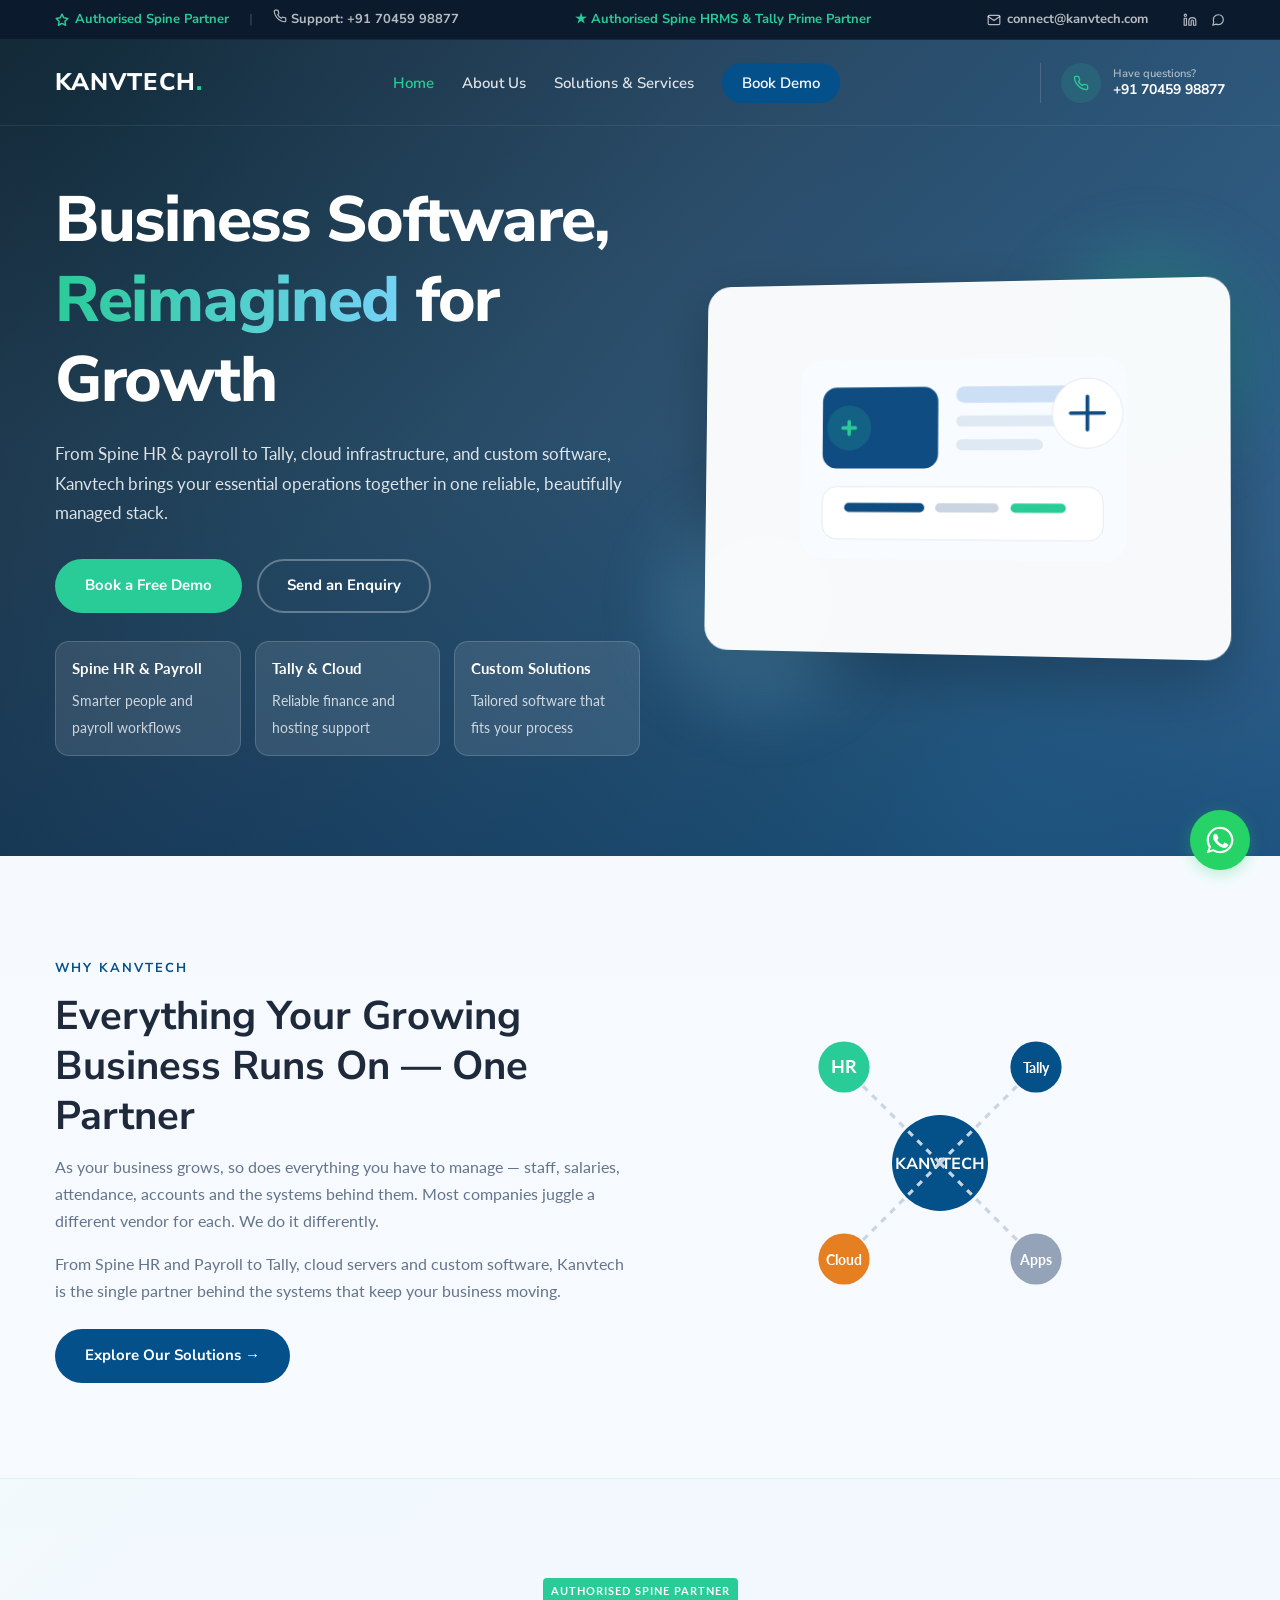
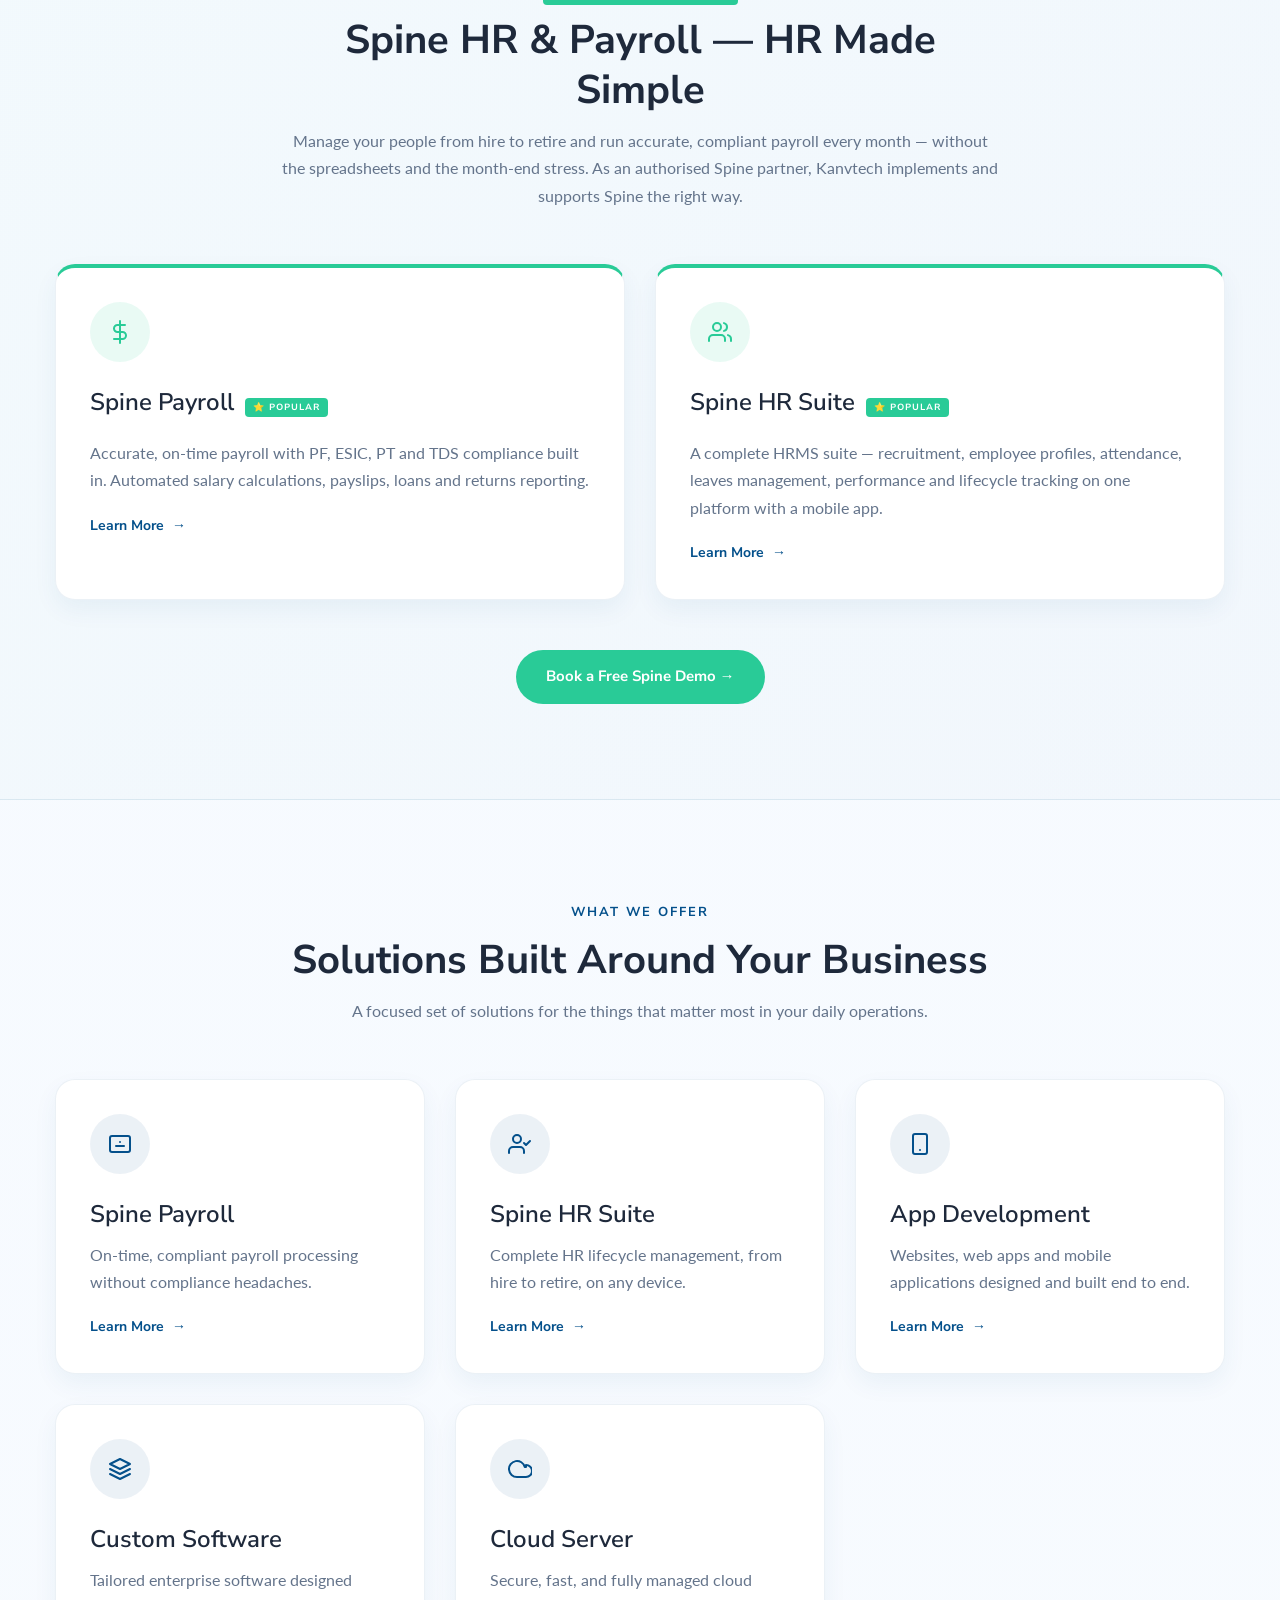
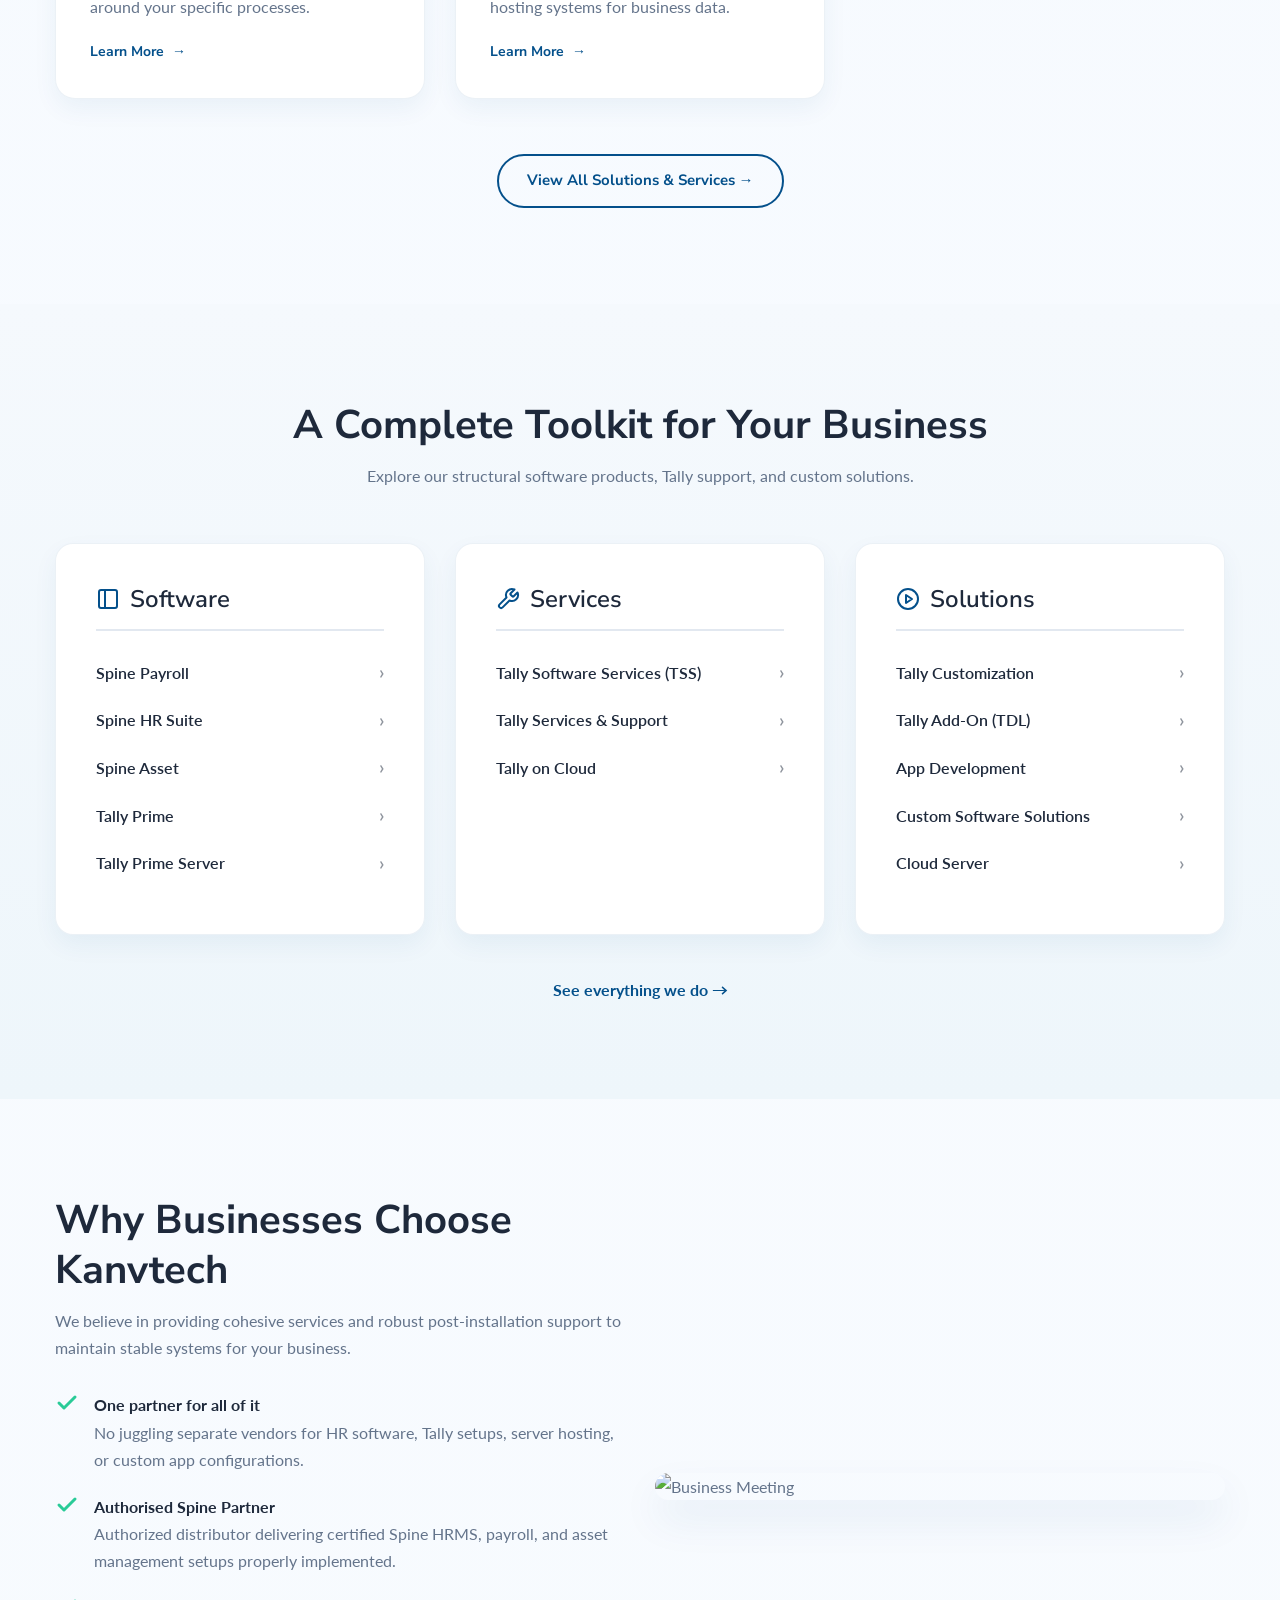
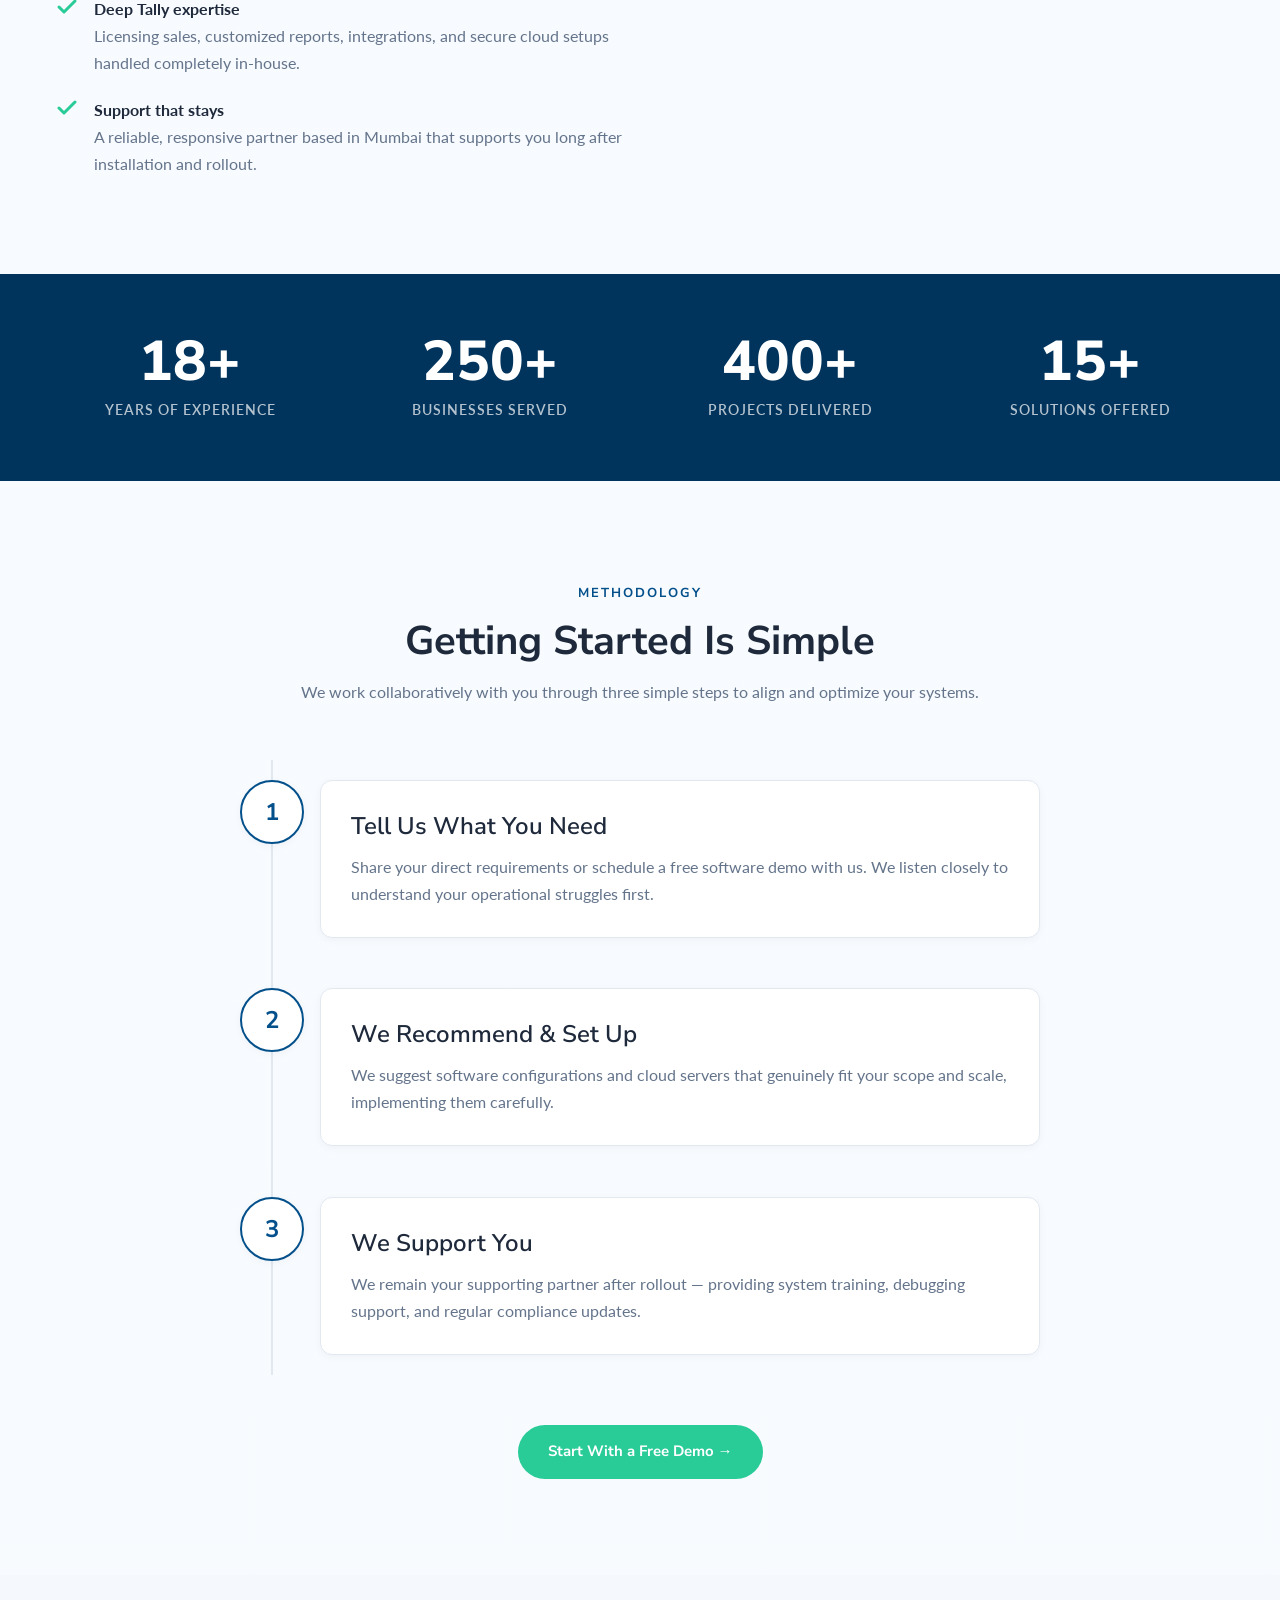
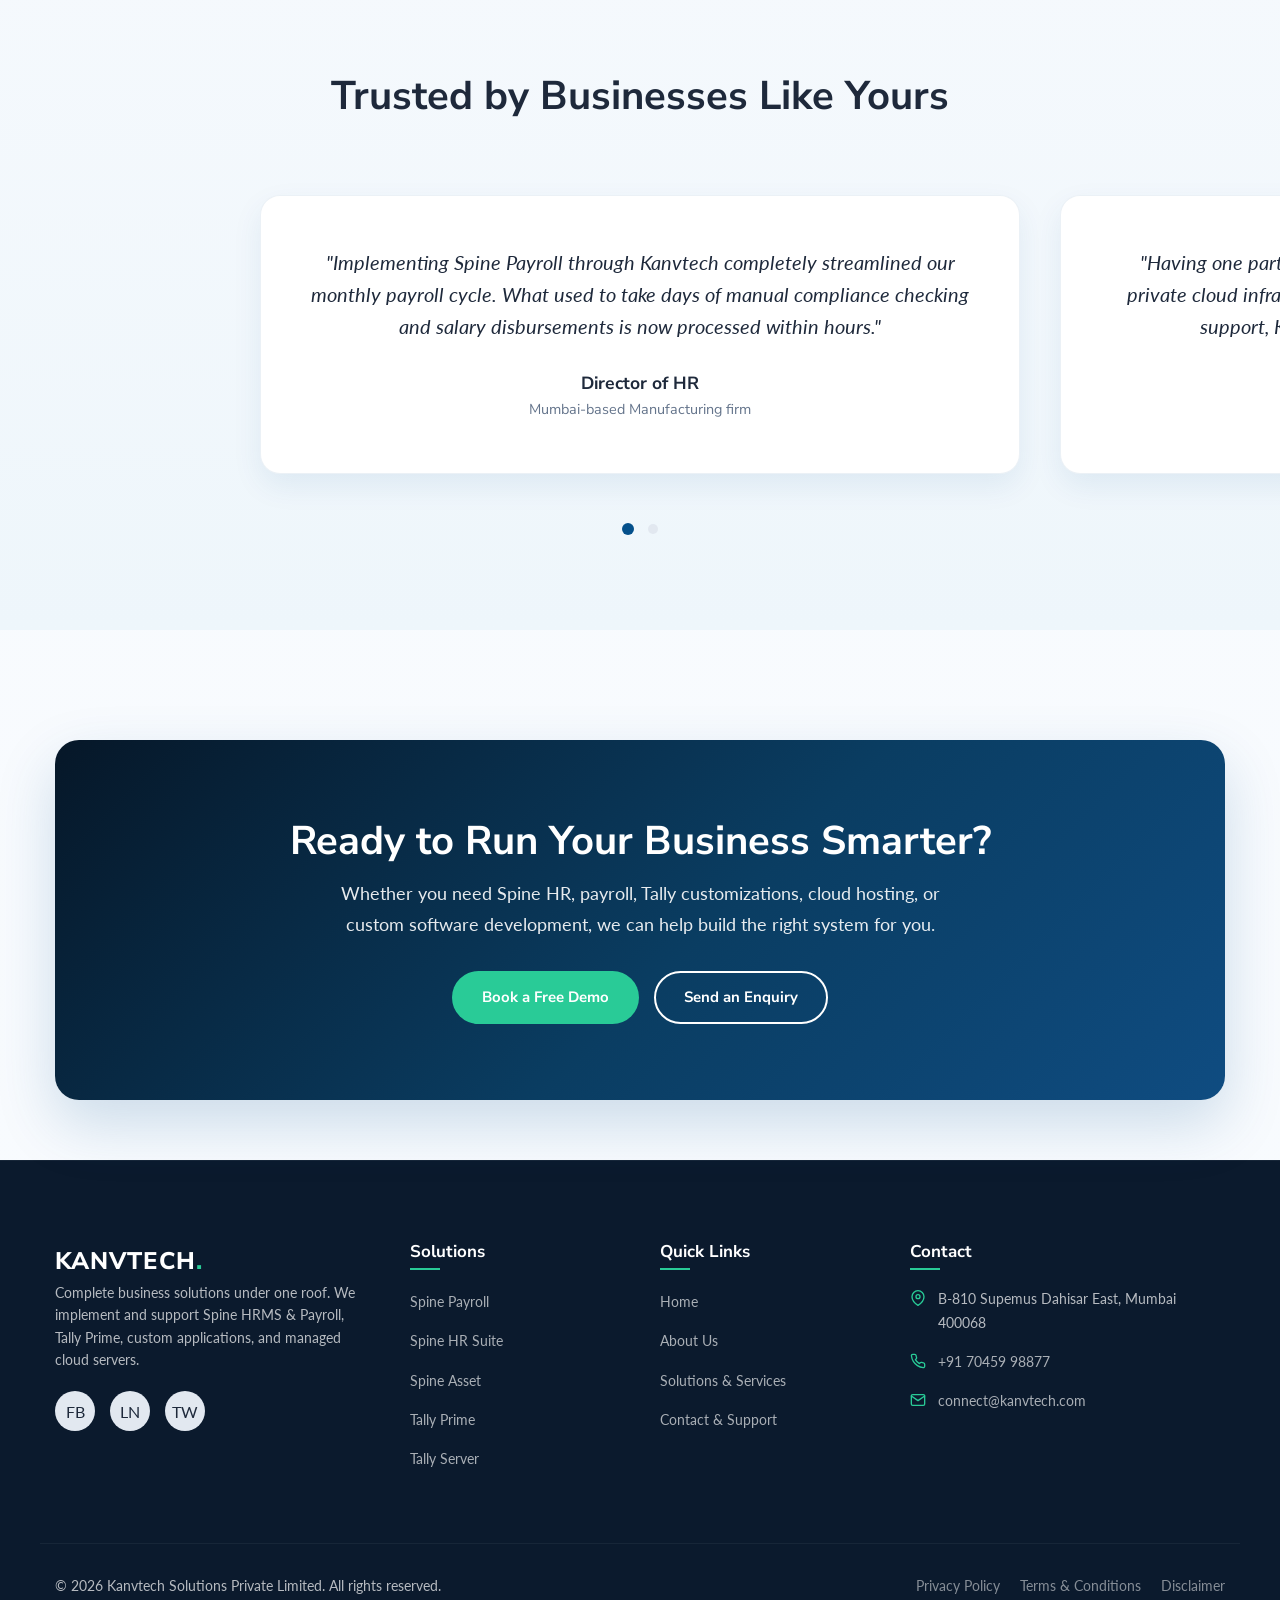
==== commit 74fca927: "ladning changes" ====
--- a/index.html
+++ b/index.html
@@ -102,9 +102,20 @@
 
   <!-- Hero Section -->
   <section class="hero">
+    <!-- Animated background layer -->
+    <div class="hero-bg-anim" aria-hidden="true">
+      <span class="orb orb-1"></span>
+      <span class="orb orb-2"></span>
+      <span class="orb orb-3"></span>
+      <span class="hero-particles">
+        <i></i><i></i><i></i><i></i><i></i><i></i><i></i><i></i>
+        <i></i><i></i><i></i><i></i><i></i><i></i><i></i><i></i>
+      </span>
+    </div>
+
     <div class="container hero-grid">
       <div class="hero-content reveal reveal-left active">
-        <h1>Business Software, Reimagined for Growth</h1>
+        <h1>Business Software, <span class="hero-gradient-text">Reimagined</span> for Growth</h1>
         <p class="subtext">From Spine HR & payroll to Tally, cloud infrastructure, and custom software, Kanvtech brings your essential operations together in one reliable, beautifully managed stack.</p>
         <div class="btn-group">
           <a href="contact-us.html?enquiry=Spine%20Demo" class="btn btn-accent">Book a Free Demo</a>
--- a/css/style.css
+++ b/css/style.css
@@ -206,13 +206,36 @@
 .btn-accent {
   background-color: var(--accent);
   color: #fff;
+  position: relative;
+  overflow: hidden;
+  z-index: 0;
+}
+
+/* Sweeping shine on accent buttons */
+.btn-accent::after {
+  content: "";
+  position: absolute;
+  top: 0;
+  left: -120%;
+  width: 60%;
+  height: 100%;
+  background: linear-gradient(120deg, transparent, rgba(255, 255, 255, 0.5), transparent);
+  transform: skewX(-20deg);
+  z-index: -1;
+  animation: btnShine 3.4s ease-in-out infinite;
 }
 
 .btn-accent:hover {
   background-color: var(--accent-hover);
   transform: translateY(-2px);
-  box-shadow: 0 8px 20px rgba(41, 203, 151, 0.25);
+  box-shadow: 0 8px 24px rgba(41, 203, 151, 0.4);
   color: #fff;
+}
+
+@keyframes btnShine {
+  0%   { left: -120%; }
+  55%  { left: 130%; }
+  100% { left: 130%; }
 }
 
 .btn-outline-white {
@@ -477,18 +500,157 @@
   padding-top: 180px;
   padding-bottom: 100px;
   overflow: hidden;
-  background: linear-gradient(135deg, #061728 0%, #0a3050 42%, #0f4c81 100%);
+  background: linear-gradient(135deg, rgba(6, 23, 40, 0.92) 0%, rgba(10, 48, 80, 0.86) 42%, rgba(15, 76, 129, 0.82) 100%);
   position: relative;
   min-height: 92vh;
 }
 
+/* Slow "Ken Burns" zooming background photo */
+.hero::before {
+  content: "";
+  position: absolute;
+  inset: -6%;
+  background-image: url("https://images.unsplash.com/photo-1497366216548-37526070297c?auto=format&fit=crop&w=1600&q=80");
+  background-size: cover;
+  background-position: center;
+  background-repeat: no-repeat;
+  z-index: -3;
+  animation: heroKenBurns 22s ease-in-out infinite alternate;
+}
+
+/* Animated colored glow wash over the image */
 .hero::after {
   content: "";
   position: absolute;
   inset: 0;
-  background: radial-gradient(circle at 20% 20%, rgba(41, 203, 151, 0.16), transparent 24%),
-              radial-gradient(circle at 80% 10%, rgba(255,255,255,0.12), transparent 24%);
+  z-index: -2;
+  background: radial-gradient(circle at 15% 30%, rgba(41, 203, 151, 0.30), transparent 42%),
+              radial-gradient(circle at 85% 15%, rgba(123, 211, 255, 0.24), transparent 44%),
+              radial-gradient(circle at 65% 90%, rgba(41, 203, 151, 0.16), transparent 46%),
+              linear-gradient(to top, rgba(6, 23, 40, 0.6), transparent 48%);
   pointer-events: none;
+  animation: heroGlow 12s ease-in-out infinite alternate;
+}
+
+@keyframes heroKenBurns {
+  0%   { transform: scale(1)    translate(0, 0); }
+  100% { transform: scale(1.15) translate(-1.5%, -1.5%); }
+}
+
+@keyframes heroGlow {
+  0%   { opacity: 0.7; transform: scale(1); }
+  100% { opacity: 1;   transform: scale(1.08); }
+}
+
+/* ---- Animated background: floating orbs + drifting particles ---- */
+.hero-bg-anim {
+  position: absolute;
+  inset: 0;
+  z-index: -1;
+  overflow: hidden;
+  pointer-events: none;
+}
+
+.hero-bg-anim .orb {
+  position: absolute;
+  border-radius: 50%;
+  filter: blur(60px);
+  opacity: 0.5;
+  mix-blend-mode: screen;
+}
+
+.orb-1 {
+  width: 360px; height: 360px;
+  top: -80px; left: -60px;
+  background: radial-gradient(circle at 30% 30%, #29cb97, transparent 70%);
+  animation: orbFloat1 16s ease-in-out infinite;
+}
+
+.orb-2 {
+  width: 300px; height: 300px;
+  bottom: -100px; right: 8%;
+  background: radial-gradient(circle at 40% 40%, #7bd3ff, transparent 70%);
+  animation: orbFloat2 20s ease-in-out infinite;
+}
+
+.orb-3 {
+  width: 240px; height: 240px;
+  top: 30%; right: -60px;
+  background: radial-gradient(circle at 50% 50%, #3b82f6, transparent 70%);
+  animation: orbFloat3 18s ease-in-out infinite;
+}
+
+@keyframes orbFloat1 {
+  0%, 100% { transform: translate(0, 0) scale(1); }
+  50%      { transform: translate(60px, 40px) scale(1.12); }
+}
+@keyframes orbFloat2 {
+  0%, 100% { transform: translate(0, 0) scale(1); }
+  50%      { transform: translate(-50px, -60px) scale(1.15); }
+}
+@keyframes orbFloat3 {
+  0%, 100% { transform: translate(0, 0) scale(1); }
+  50%      { transform: translate(-40px, 50px) scale(0.9); }
+}
+
+/* Drifting particles */
+.hero-particles { position: absolute; inset: 0; }
+.hero-particles i {
+  position: absolute;
+  bottom: -10px;
+  width: 6px;
+  height: 6px;
+  border-radius: 50%;
+  background: rgba(255, 255, 255, 0.55);
+  box-shadow: 0 0 8px rgba(41, 203, 151, 0.8);
+  animation: particleRise linear infinite;
+}
+.hero-particles i:nth-child(1)  { left: 5%;  animation-duration: 14s; animation-delay: 0s;   }
+.hero-particles i:nth-child(2)  { left: 12%; animation-duration: 18s; animation-delay: 2s;   width: 4px; height: 4px; }
+.hero-particles i:nth-child(3)  { left: 20%; animation-duration: 12s; animation-delay: 4s;   }
+.hero-particles i:nth-child(4)  { left: 28%; animation-duration: 20s; animation-delay: 1s;   width: 8px; height: 8px; }
+.hero-particles i:nth-child(5)  { left: 36%; animation-duration: 16s; animation-delay: 6s;   }
+.hero-particles i:nth-child(6)  { left: 44%; animation-duration: 22s; animation-delay: 3s;   width: 4px; height: 4px; }
+.hero-particles i:nth-child(7)  { left: 52%; animation-duration: 13s; animation-delay: 5s;   }
+.hero-particles i:nth-child(8)  { left: 60%; animation-duration: 19s; animation-delay: 0.5s; width: 7px; height: 7px; }
+.hero-particles i:nth-child(9)  { left: 68%; animation-duration: 15s; animation-delay: 7s;   }
+.hero-particles i:nth-child(10) { left: 74%; animation-duration: 21s; animation-delay: 2.5s; width: 4px; height: 4px; }
+.hero-particles i:nth-child(11) { left: 80%; animation-duration: 17s; animation-delay: 4.5s; }
+.hero-particles i:nth-child(12) { left: 86%; animation-duration: 23s; animation-delay: 1.5s; width: 8px; height: 8px; }
+.hero-particles i:nth-child(13) { left: 90%; animation-duration: 14s; animation-delay: 6.5s; }
+.hero-particles i:nth-child(14) { left: 94%; animation-duration: 18s; animation-delay: 3.5s; width: 4px; height: 4px; }
+.hero-particles i:nth-child(15) { left: 16%; animation-duration: 24s; animation-delay: 8s;   }
+.hero-particles i:nth-child(16) { left: 64%; animation-duration: 16s; animation-delay: 5.5s; width: 5px; height: 5px; }
+
+@keyframes particleRise {
+  0%   { transform: translateY(0) translateX(0); opacity: 0; }
+  10%  { opacity: 0.9; }
+  90%  { opacity: 0.7; }
+  100% { transform: translateY(-92vh) translateX(30px); opacity: 0; }
+}
+
+/* Animated gradient headline word */
+.hero-gradient-text {
+  background: linear-gradient(100deg, #29cb97, #7bd3ff, #29cb97);
+  background-size: 220% auto;
+  -webkit-background-clip: text;
+  background-clip: text;
+  -webkit-text-fill-color: transparent;
+  color: transparent;
+  animation: gradientSlide 5s linear infinite;
+}
+
+@keyframes gradientSlide {
+  0%   { background-position: 0% center; }
+  100% { background-position: 220% center; }
+}
+
+@media (prefers-reduced-motion: reduce) {
+  .hero::before,
+  .hero::after,
+  .hero-bg-anim .orb,
+  .hero-particles i,
+  .hero-gradient-text { animation: none; }
 }
 
 .hero-grid {
@@ -522,12 +684,21 @@
   gap: 8px;
   background: rgba(255, 255, 255, 0.16);
   color: #fff;
-  padding: 8px 14px;
+  padding: 8px 16px;
   border-radius: 999px;
   font-size: 13px;
   font-weight: 700;
   margin-bottom: 20px;
   backdrop-filter: blur(10px);
+  border: 1px solid rgba(41, 203, 151, 0.5);
+  animation: badgePulse 2.6s ease-in-out infinite;
+}
+
+.hero-spine-badge svg { color: var(--accent); }
+
+@keyframes badgePulse {
+  0%, 100% { box-shadow: 0 0 0 0 rgba(41, 203, 151, 0.45); }
+  50%      { box-shadow: 0 0 0 8px rgba(41, 203, 151, 0); }
 }
 
 .hero-highlights {
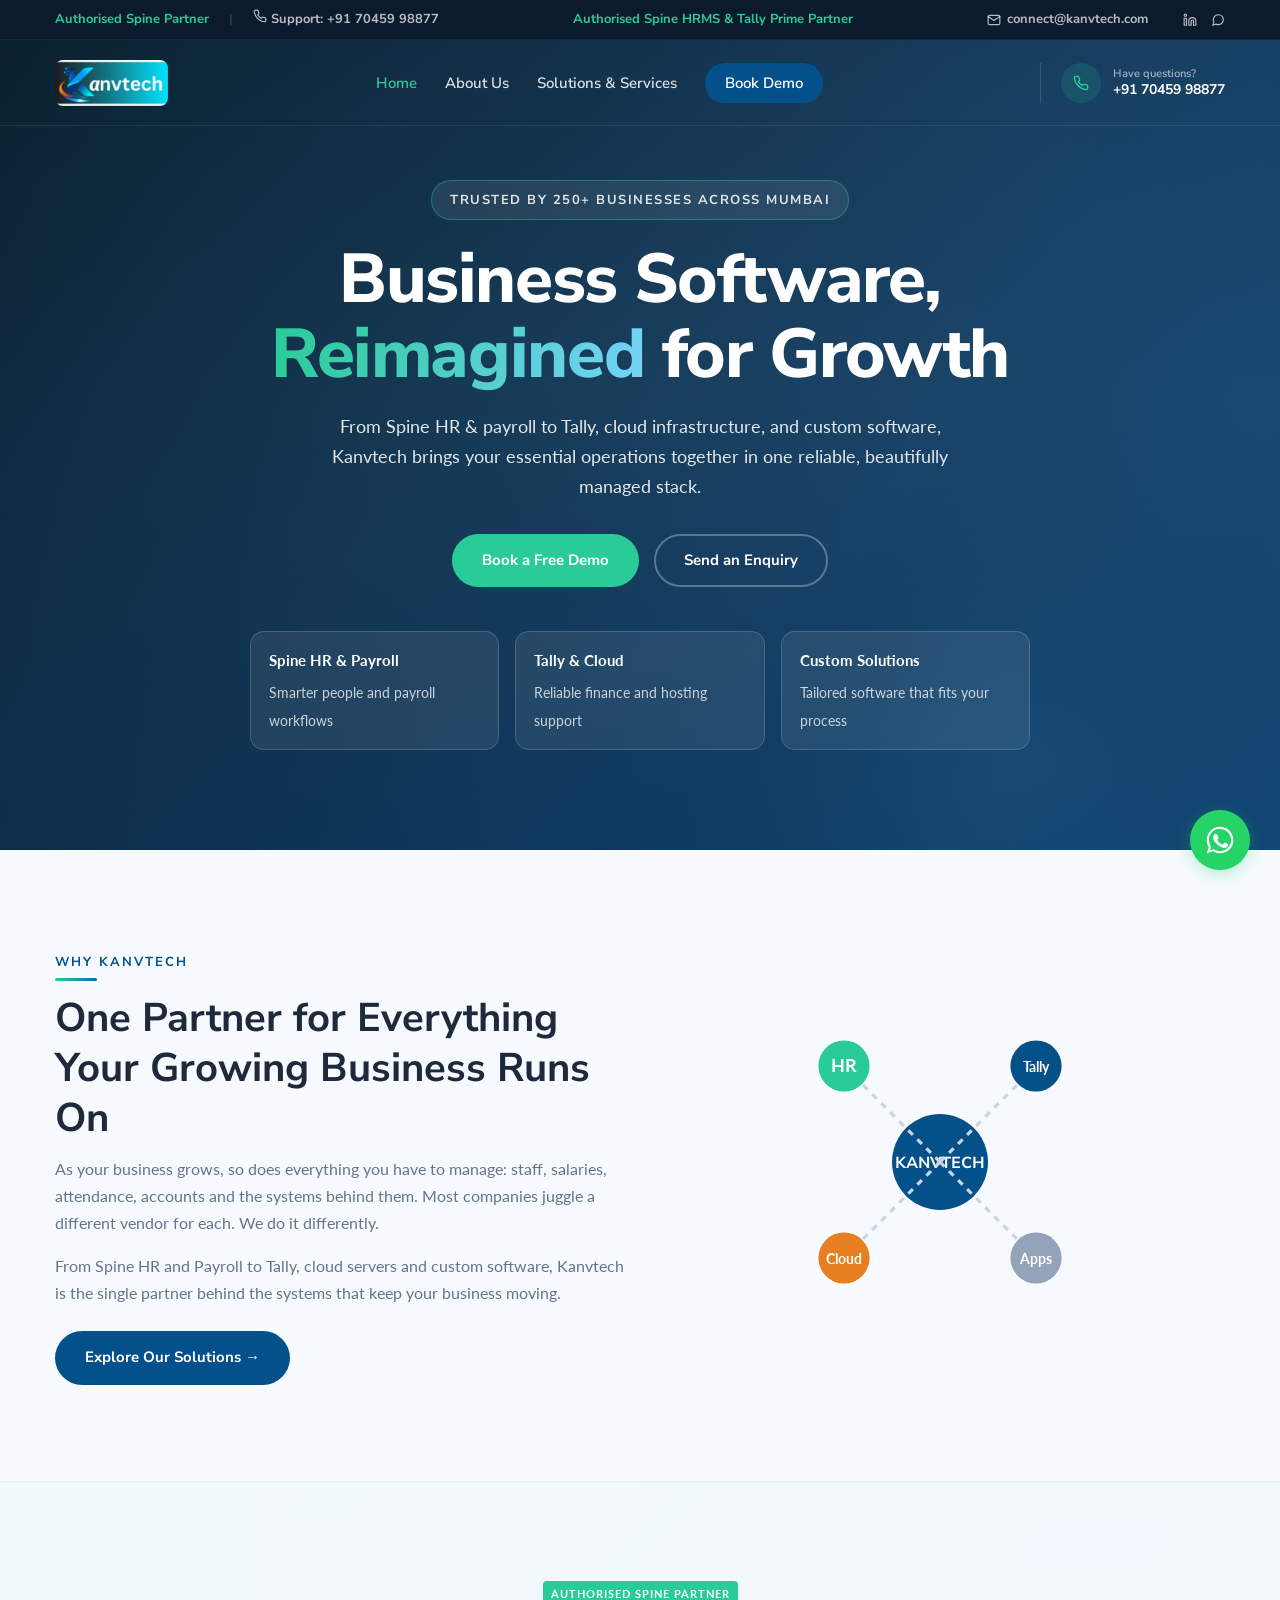
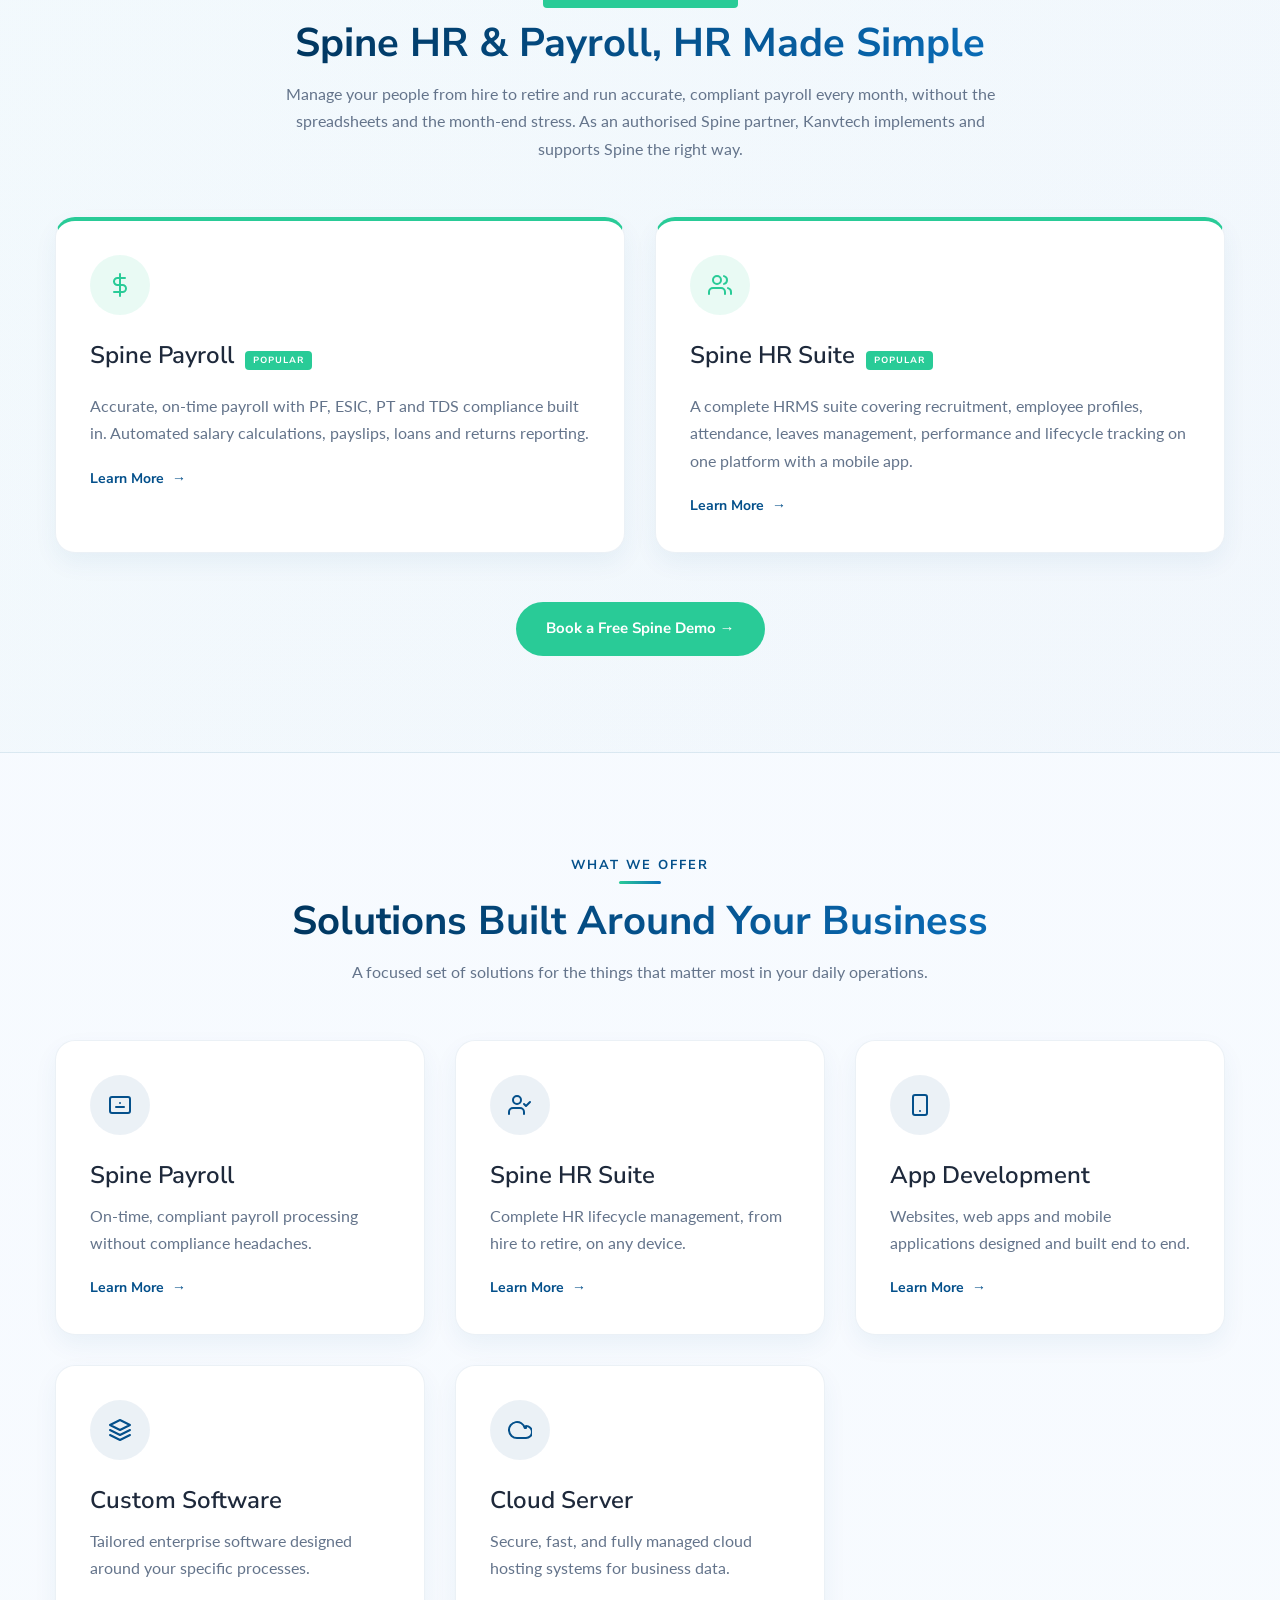
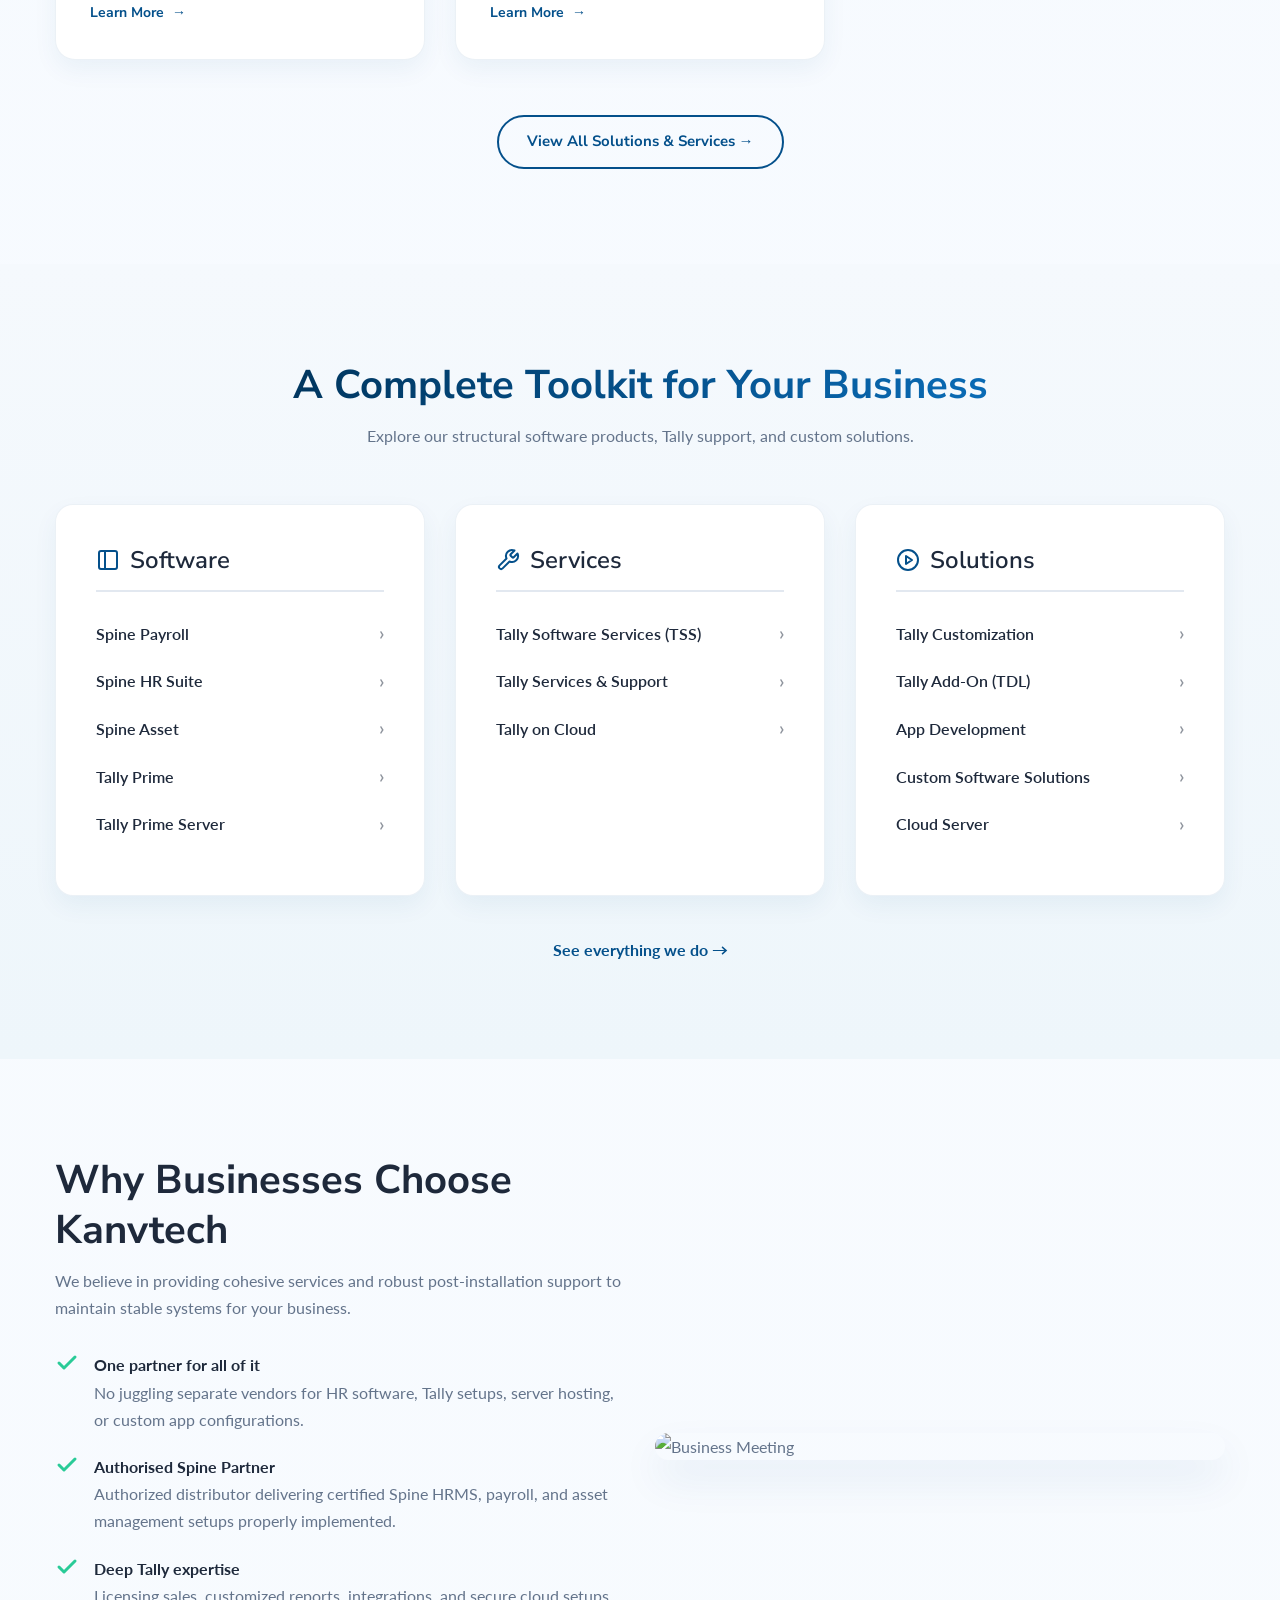
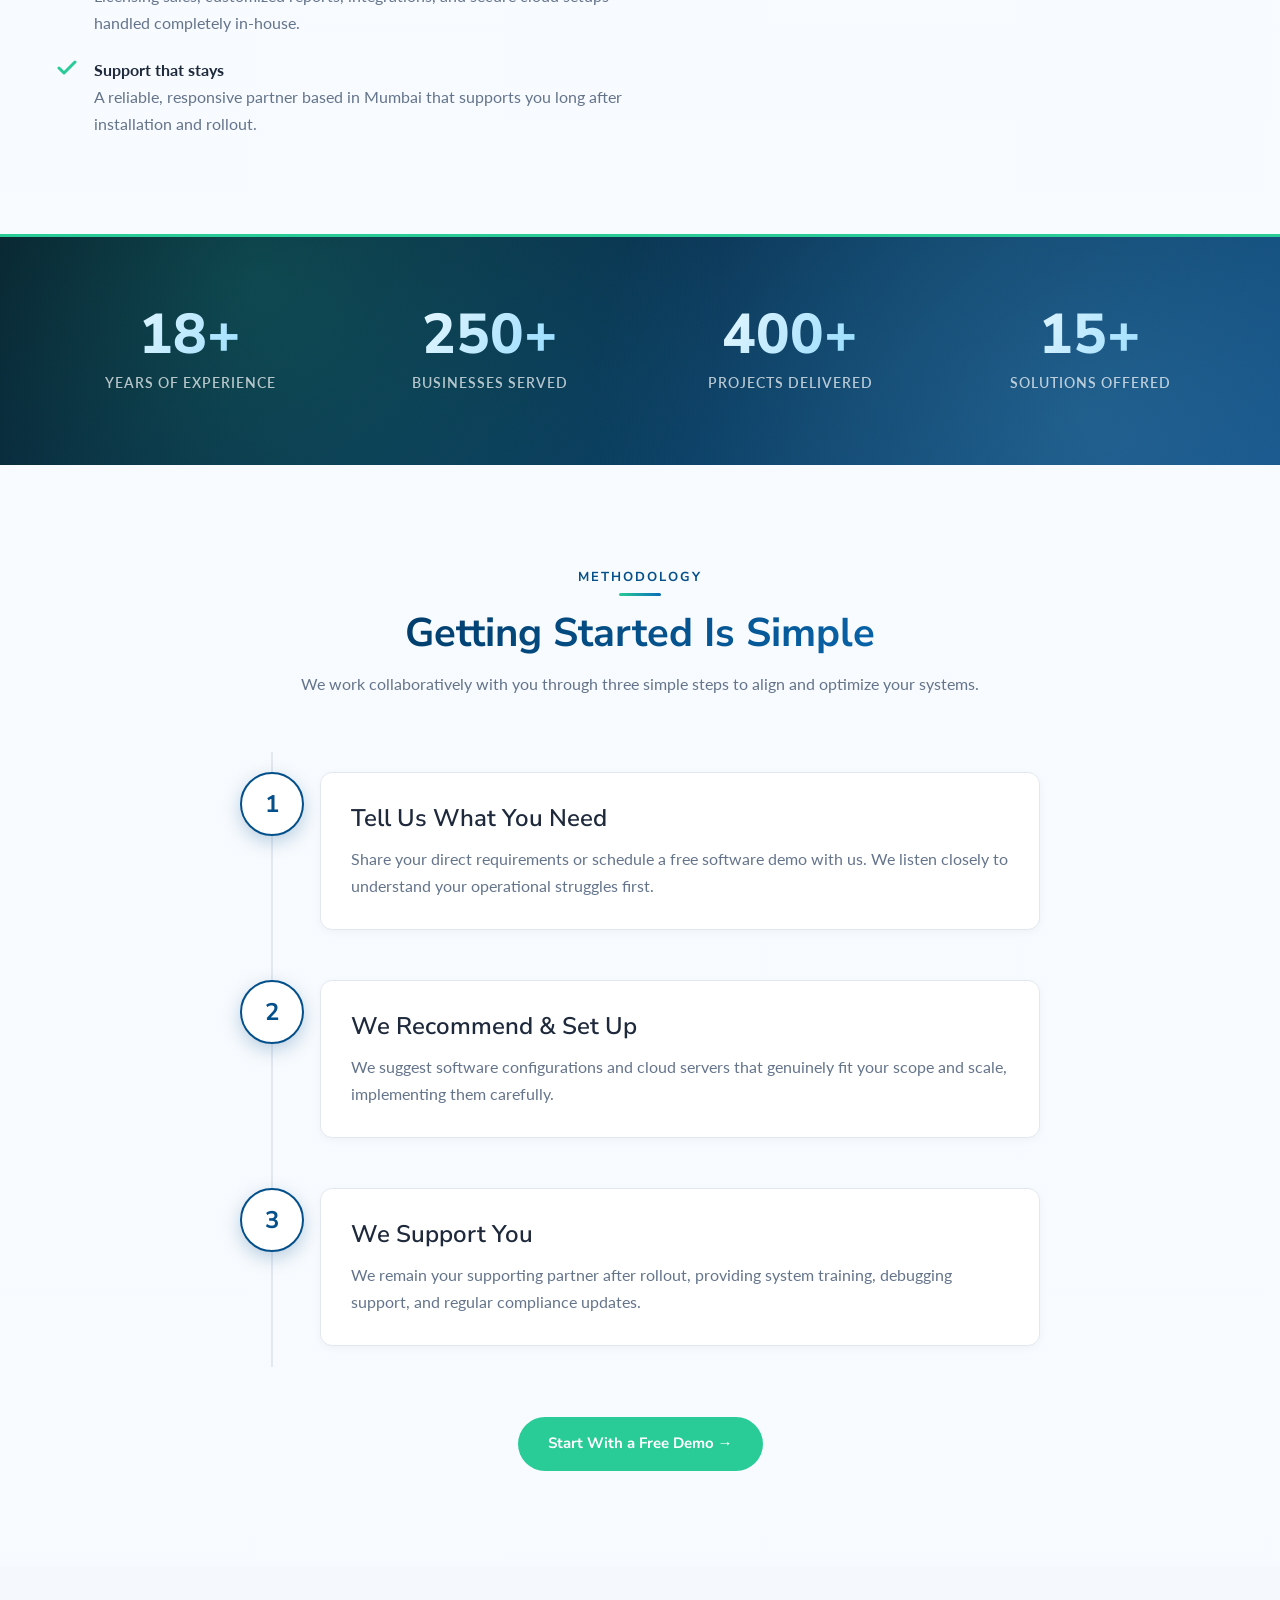
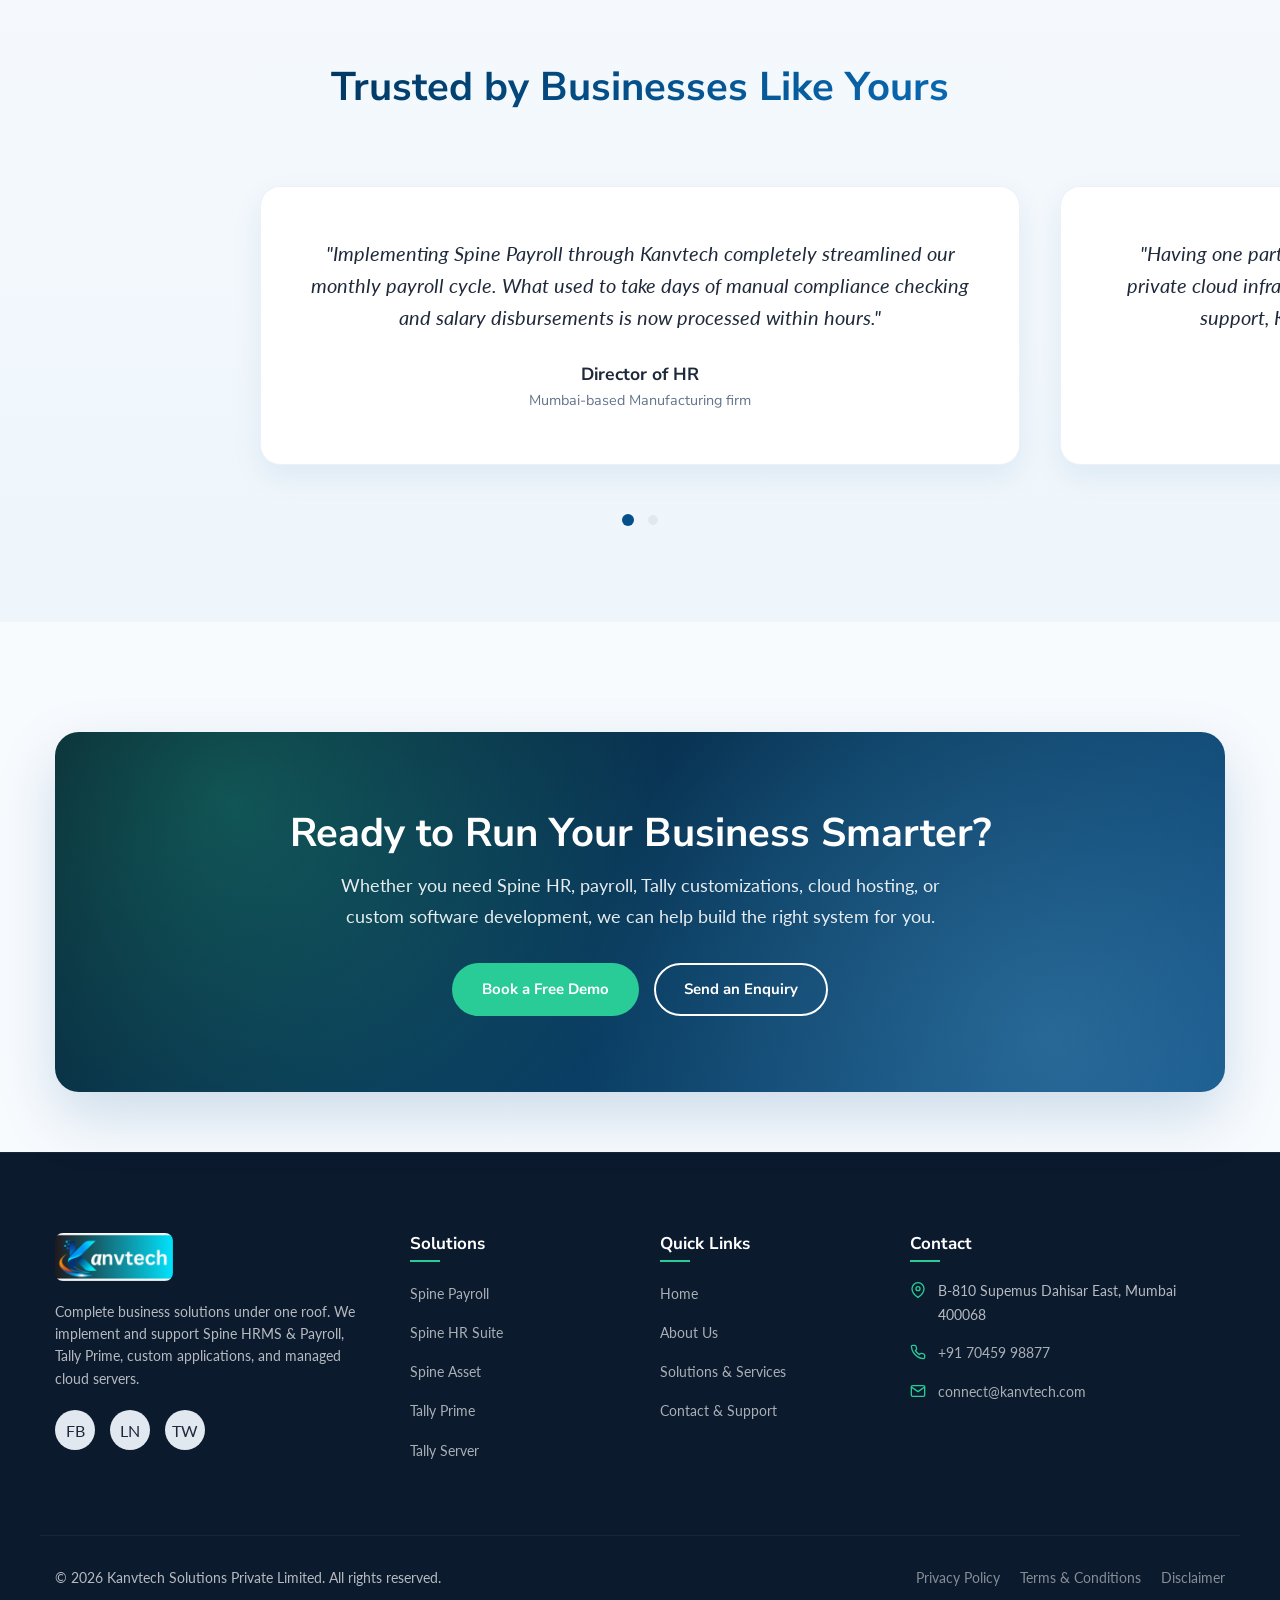
==== commit 94b4c1d4: "changes" ====
--- a/index.html
+++ b/index.html
@@ -4,7 +4,7 @@
   <meta charset="UTF-8">
   <meta name="viewport" content="width=device-width, initial-scale=1.0">
   <meta name="description" content="Kanvtech Solutions is your one partner for Spine HR & Payroll, Tally, cloud servers and custom software in Mumbai. Book a free demo today.">
-  <title>Kanvtech Solutions — HR, Payroll, Tally, Cloud & Software in Mumbai</title>
+  <title>Kanvtech Solutions | HR, Payroll, Tally, Cloud & Software in Mumbai</title>
   <link rel="stylesheet" href="css/style.css">
 </head>
 <body>
@@ -16,9 +16,6 @@
       <div class="container d-flex justify-between align-center">
         <div class="top-info-bar-left">
           <span class="top-info-bar-partner">
-            <svg width="14" height="14" viewBox="0 0 24 24" fill="none" stroke="currentColor" stroke-width="2.5" stroke-linecap="round" stroke-linejoin="round">
-              <polygon points="12 2 15.09 8.26 22 9.27 17 14.14 18.18 21.02 12 17.77 5.82 21.02 7 14.14 2 9.27 8.91 8.26 12 2"></polygon>
-            </svg>
             Authorised Spine Partner
           </span>
           <span class="separator">|</span>
@@ -30,7 +27,7 @@
           </span>
         </div>
         <div class="top-info-bar-center">
-          <span>★ Authorised Spine HRMS & Tally Prime Partner</span>
+          <span>Authorised Spine HRMS & Tally Prime Partner</span>
         </div>
         <div class="top-info-bar-right">
           <a href="mailto:connect@kanvtech.com" style="margin-right: 15px;">
@@ -53,7 +50,7 @@
     </div>
 
     <div class="container navbar">
-      <a href="index.html" class="logo-text">KANVTECH<span>.</span></a>
+      <a href="index.html" class="logo-link"><img src="images/logo.png" alt="Kanvtech Solutions" class="logo-img"></a>
       
       <!-- Hamburger Menu for mobile -->
       <button class="nav-toggle" aria-label="Toggle Menu">
@@ -113,10 +110,11 @@
       </span>
     </div>
 
-    <div class="container hero-grid">
-      <div class="hero-content reveal reveal-left active">
+    <div class="container hero-inner">
+      <div class="hero-content reveal reveal-up active">
+        <span class="hero-kicker">Trusted by 250+ businesses across Mumbai</span>
         <h1>Business Software, <span class="hero-gradient-text">Reimagined</span> for Growth</h1>
-        <p class="subtext">From Spine HR & payroll to Tally, cloud infrastructure, and custom software, Kanvtech brings your essential operations together in one reliable, beautifully managed stack.</p>
+        <p class="subtext">From Spine HR &amp; payroll to Tally, cloud infrastructure, and custom software, Kanvtech brings your essential operations together in one reliable, beautifully managed stack.</p>
         <div class="btn-group">
           <a href="contact-us.html?enquiry=Spine%20Demo" class="btn btn-accent">Book a Free Demo</a>
           <a href="contact-us.html" class="btn btn-secondary">Send an Enquiry</a>
@@ -124,38 +122,17 @@
 
         <div class="hero-highlights">
           <div class="hero-highlight-item">
-            <strong>Spine HR & Payroll</strong>
+            <strong>Spine HR &amp; Payroll</strong>
             <span>Smarter people and payroll workflows</span>
           </div>
           <div class="hero-highlight-item">
-            <strong>Tally & Cloud</strong>
+            <strong>Tally &amp; Cloud</strong>
             <span>Reliable finance and hosting support</span>
           </div>
           <div class="hero-highlight-item">
             <strong>Custom Solutions</strong>
             <span>Tailored software that fits your process</span>
           </div>
-        </div>
-      </div>
-      <div class="hero-visual reveal reveal-right active">
-        <div class="floating-shape shape-1"></div>
-        <div class="floating-shape shape-2"></div>
-        <div class="hero-visual-wrapper">
-          <svg width="100%" height="320" viewBox="0 0 500 350" fill="none" xmlns="http://www.w3.org/2000/svg">
-            <rect x="70" y="60" width="360" height="220" rx="24" fill="#f8fbff"/>
-            <rect x="95" y="90" width="130" height="90" rx="16" fill="#0f4c81"/>
-            <rect x="245" y="90" width="150" height="18" rx="9" fill="#cddff4"/>
-            <rect x="245" y="122" width="120" height="12" rx="6" fill="#dfe9f3"/>
-            <rect x="245" y="148" width="95" height="12" rx="6" fill="#dfe9f3"/>
-            <circle cx="125" cy="135" r="25" fill="#29cb97" fill-opacity="0.16"/>
-            <path d="M118 135H132M125 128V142" stroke="#29cb97" stroke-width="4" stroke-linecap="round"/>
-            <rect x="95" y="200" width="310" height="58" rx="16" fill="white" stroke="#e2e8f0"/>
-            <rect x="120" y="218" width="90" height="10" rx="5" fill="#0f4c81"/>
-            <rect x="222" y="218" width="70" height="10" rx="5" fill="#cbd5e1"/>
-            <rect x="305" y="218" width="60" height="10" rx="5" fill="#29cb97"/>
-            <circle cx="388" cy="120" r="38" fill="#fff" stroke="#e2e8f0"/>
-            <path d="M388 102V138M370 120H406" stroke="#0f4c81" stroke-width="4" stroke-linecap="round"/>
-          </svg>
         </div>
       </div>
     </div>
@@ -166,8 +143,8 @@
     <div class="container grid grid-2 align-center">
       <div class="reveal reveal-left">
         <span class="eyebrow">Why Kanvtech</span>
-        <h2>Everything Your Growing Business Runs On — One Partner</h2>
-        <p>As your business grows, so does everything you have to manage — staff, salaries, attendance, accounts and the systems behind them. Most companies juggle a different vendor for each. We do it differently.</p>
+        <h2>One Partner for Everything Your Growing Business Runs On</h2>
+        <p>As your business grows, so does everything you have to manage: staff, salaries, attendance, accounts and the systems behind them. Most companies juggle a different vendor for each. We do it differently.</p>
         <p style="margin-top: 15px; margin-bottom: 25px;">From Spine HR and Payroll to Tally, cloud servers and custom software, Kanvtech is the single partner behind the systems that keep your business moving.</p>
         <a href="solutions.html" class="btn btn-primary">Explore Our Solutions &rarr;</a>
       </div>
@@ -204,8 +181,8 @@
     <div class="container">
       <div class="section-title-wrap text-center reveal reveal-up">
         <span class="spine-badge">Authorised Spine Partner</span>
-        <h2>Spine HR & Payroll — HR Made Simple</h2>
-        <p>Manage your people from hire to retire and run accurate, compliant payroll every month — without the spreadsheets and the month-end stress. As an authorised Spine partner, Kanvtech implements and supports Spine the right way.</p>
+        <h2>Spine HR &amp; Payroll, HR Made Simple</h2>
+        <p>Manage your people from hire to retire and run accurate, compliant payroll every month, without the spreadsheets and the month-end stress. As an authorised Spine partner, Kanvtech implements and supports Spine the right way.</p>
       </div>
 
       <div class="spine-spotlight-cards">
@@ -217,7 +194,7 @@
               <path d="M17 5H9.5a3.5 3.5 0 0 0 0 7h5a3.5 3.5 0 0 1 0 7H6"></path>
             </svg>
           </div>
-          <h3 class="card-title">Spine Payroll <span class="spine-badge" style="font-size: 9px; margin-left: 5px;">⭐ Popular</span></h3>
+          <h3 class="card-title">Spine Payroll <span class="spine-badge" style="font-size: 9px; margin-left: 5px;">Popular</span></h3>
           <p>Accurate, on-time payroll with PF, ESIC, PT and TDS compliance built in. Automated salary calculations, payslips, loans and returns reporting.</p>
           <a href="spine-payroll.html" class="card-link">Learn More</a>
         </div>
@@ -232,8 +209,8 @@
               <path d="M16 3.13a4 4 0 0 1 0 7.75"></path>
             </svg>
           </div>
-          <h3 class="card-title">Spine HR Suite <span class="spine-badge" style="font-size: 9px; margin-left: 5px;">⭐ Popular</span></h3>
-          <p>A complete HRMS suite — recruitment, employee profiles, attendance, leaves management, performance and lifecycle tracking on one platform with a mobile app.</p>
+          <h3 class="card-title">Spine HR Suite <span class="spine-badge" style="font-size: 9px; margin-left: 5px;">Popular</span></h3>
+          <p>A complete HRMS suite covering recruitment, employee profiles, attendance, leaves management, performance and lifecycle tracking on one platform with a mobile app.</p>
           <a href="spine-hr-suite.html" class="card-link">Learn More</a>
         </div>
       </div>
@@ -486,7 +463,7 @@
           <div class="timeline-badge">3</div>
           <div class="timeline-content">
             <h3>We Support You</h3>
-            <p>We remain your supporting partner after rollout — providing system training, debugging support, and regular compliance updates.</p>
+            <p>We remain your supporting partner after rollout, providing system training, debugging support, and regular compliance updates.</p>
           </div>
         </div>
       </div>
@@ -568,7 +545,7 @@
   <footer class="footer">
     <div class="container footer-top">
       <div>
-        <div class="footer-logo-text">KANVTECH<span>.</span></div>
+        <div class="footer-logo"><img src="images/logo.png" alt="Kanvtech Solutions" class="footer-logo-img"></div>
         <p class="footer-desc">Complete business solutions under one roof. We implement and support Spine HRMS & Payroll, Tally Prime, custom applications, and managed cloud servers.</p>
         <div class="social-links">
           <a href="#" class="social-link" aria-label="Facebook">FB</a>
--- a/css/style.css
+++ b/css/style.css
@@ -288,16 +288,25 @@
   height: 70px;
 }
 
-.logo-text {
-  font-family: var(--font-heading);
-  font-size: 24px;
-  font-weight: 800;
-  color: #fff;
-  letter-spacing: 1px;
-}
-
-.logo-text span {
-  color: var(--accent);
+.logo-link {
+  display: inline-flex;
+  align-items: center;
+}
+
+.logo-img {
+  height: 46px;
+  width: auto;
+  display: block;
+  border-radius: 8px;
+  transition: var(--transition-normal);
+}
+
+.header-banner.scrolled .logo-img {
+  height: 40px;
+}
+
+.logo-link:hover .logo-img {
+  transform: scale(1.04);
 }
 
 .nav-menu {
@@ -510,7 +519,7 @@
   content: "";
   position: absolute;
   inset: -6%;
-  background-image: url("https://images.unsplash.com/photo-1497366216548-37526070297c?auto=format&fit=crop&w=1600&q=80");
+  background-image: url("https://images.unsplash.com/photo-1577962917302-cd874c4e31d2?auto=format&fit=crop&w=1600&q=80");
   background-size: cover;
   background-position: center;
   background-repeat: no-repeat;
@@ -524,10 +533,10 @@
   position: absolute;
   inset: 0;
   z-index: -2;
-  background: radial-gradient(circle at 15% 30%, rgba(41, 203, 151, 0.30), transparent 42%),
-              radial-gradient(circle at 85% 15%, rgba(123, 211, 255, 0.24), transparent 44%),
-              radial-gradient(circle at 65% 90%, rgba(41, 203, 151, 0.16), transparent 46%),
-              linear-gradient(to top, rgba(6, 23, 40, 0.6), transparent 48%);
+  background: radial-gradient(circle at 20% 25%, rgba(41, 203, 151, 0.26), transparent 42%),
+              radial-gradient(circle at 82% 18%, rgba(123, 211, 255, 0.22), transparent 44%),
+              radial-gradient(ellipse at 50% 55%, rgba(6, 20, 36, 0.55), rgba(6, 20, 36, 0.72) 100%),
+              linear-gradient(to top, rgba(6, 23, 40, 0.7), transparent 55%);
   pointer-events: none;
   animation: heroGlow 12s ease-in-out infinite alternate;
 }
@@ -645,14 +654,48 @@
   100% { background-position: 220% center; }
 }
 
+/* ---- Hero entrance choreography (varied directions, staggered) ---- */
+.hero-content > *,
+.hero-highlights .hero-highlight-item {
+  opacity: 0;
+  animation-duration: 0.9s;
+  animation-timing-function: cubic-bezier(0.22, 1, 0.36, 1);
+  animation-fill-mode: both;
+}
+
+/* kicker drops in from the top */
+.hero-content .hero-kicker { animation-name: hInDown;  animation-delay: 0.10s; }
+/* headline sweeps in from the left */
+.hero-content h1           { animation-name: hInLeft;  animation-delay: 0.28s; }
+/* supporting copy glides in from the right */
+.hero-content .subtext     { animation-name: hInRight; animation-delay: 0.52s; }
+/* buttons rise up from below */
+.hero-content .btn-group   { animation-name: hInUp;    animation-delay: 0.74s; }
+/* the container itself just fades so children read cleanly */
+.hero-content .hero-highlights { animation-name: hFade; animation-delay: 0.9s; }
+
+/* the three cards converge: left, up, right */
+.hero-highlights .hero-highlight-item:nth-child(1) { animation-name: hInLeft;  animation-delay: 1.00s; }
+.hero-highlights .hero-highlight-item:nth-child(2) { animation-name: hInUp;    animation-delay: 1.12s; }
+.hero-highlights .hero-highlight-item:nth-child(3) { animation-name: hInRight; animation-delay: 1.24s; }
+
+@keyframes hInDown  { 0% { opacity: 0; transform: translateY(-26px); filter: blur(6px); } 100% { opacity: 1; transform: none; filter: blur(0); } }
+@keyframes hInUp    { 0% { opacity: 0; transform: translateY(34px);  filter: blur(6px); } 100% { opacity: 1; transform: none; filter: blur(0); } }
+@keyframes hInLeft  { 0% { opacity: 0; transform: translateX(-55px); filter: blur(6px); } 100% { opacity: 1; transform: none; filter: blur(0); } }
+@keyframes hInRight { 0% { opacity: 0; transform: translateX(55px);  filter: blur(6px); } 100% { opacity: 1; transform: none; filter: blur(0); } }
+@keyframes hFade    { 0% { opacity: 0; } 100% { opacity: 1; } }
+
 @media (prefers-reduced-motion: reduce) {
   .hero::before,
   .hero::after,
   .hero-bg-anim .orb,
   .hero-particles i,
-  .hero-gradient-text { animation: none; }
-}
-
+  .hero-gradient-text,
+  .hero-content > *,
+  .hero-highlights .hero-highlight-item { animation: none; opacity: 1; transform: none; filter: none; }
+}
+
+/* Two-column hero (used on inner pages) */
 .hero-grid {
   display: grid;
   grid-template-columns: 1.05fr 0.95fr;
@@ -663,19 +706,55 @@
   min-height: 62vh;
 }
 
+/* Centered single-column hero (landing page) */
+.hero-inner {
+  position: relative;
+  z-index: 1;
+  min-height: 60vh;
+  display: flex;
+  align-items: center;
+  justify-content: center;
+  text-align: center;
+}
+
+.hero-content {
+  max-width: 860px;
+}
+
+.hero-kicker {
+  display: inline-block;
+  color: rgba(255, 255, 255, 0.85);
+  font-family: var(--font-heading);
+  font-size: 13px;
+  font-weight: 700;
+  letter-spacing: 1.5px;
+  text-transform: uppercase;
+  padding: 8px 18px;
+  margin-bottom: 22px;
+  border-radius: 999px;
+  background: rgba(255, 255, 255, 0.08);
+  border: 1px solid rgba(41, 203, 151, 0.4);
+  backdrop-filter: blur(8px);
+}
+
 .hero-content h1 {
-  margin-bottom: 1.2rem;
+  margin: 0 auto 1.2rem;
   color: #fff;
-  max-width: 620px;
-  font-size: clamp(2.4rem, 5vw, 4.2rem);
+  max-width: 820px;
+  font-size: clamp(2.5rem, 5.4vw, 4.4rem);
+  line-height: 1.08;
   letter-spacing: -0.02em;
 }
 
 .hero-content .subtext {
-  font-size: 1.08rem;
-  margin-bottom: 2rem;
-  color: rgba(255, 255, 255, 0.85);
-  max-width: 620px;
+  font-size: 1.12rem;
+  margin: 0 auto 2rem;
+  color: rgba(255, 255, 255, 0.88);
+  max-width: 640px;
+}
+
+.hero-inner .btn-group {
+  justify-content: center;
 }
 
 .hero-spine-badge {
@@ -704,16 +783,25 @@
 .hero-highlights {
   display: grid;
   grid-template-columns: repeat(3, minmax(0, 1fr));
-  gap: 14px;
-  margin-top: 28px;
+  gap: 16px;
+  margin: 44px auto 0;
+  max-width: 780px;
+  text-align: left;
 }
 
 .hero-highlight-item {
-  padding: 14px 16px;
-  background: rgba(255, 255, 255, 0.1);
+  padding: 16px 18px;
+  background: rgba(255, 255, 255, 0.08);
   border: 1px solid rgba(255, 255, 255, 0.16);
   border-radius: 14px;
   backdrop-filter: blur(8px);
+  transition: var(--transition-normal);
+}
+
+.hero-highlight-item:hover {
+  transform: translateY(-5px);
+  background: rgba(255, 255, 255, 0.13);
+  border-color: rgba(41, 203, 151, 0.5);
 }
 
 .hero-highlight-item strong {
@@ -1428,16 +1516,15 @@
   margin-bottom: 20px;
 }
 
-.footer-logo-text {
-  font-family: var(--font-heading);
-  font-size: 24px;
-  font-weight: 800;
-  color: #fff;
-  letter-spacing: 1px;
-}
-
-.footer-logo-text span {
-  color: var(--accent);
+.footer-logo {
+  margin-bottom: 20px;
+}
+
+.footer-logo-img {
+  height: 48px;
+  width: auto;
+  display: block;
+  border-radius: 8px;
 }
 
 .footer-desc {
@@ -1523,47 +1610,53 @@
   color: white;
 }
 
-/* Animations and reveals - premium, fast entry transitions */
+/* Animations and reveals - premium, smooth entry transitions */
 .reveal {
   opacity: 0;
-  transition: opacity 0.15s cubic-bezier(0.25, 1, 0.5, 1), transform 0.15s cubic-bezier(0.25, 1, 0.5, 1);
+  transition: opacity 0.7s cubic-bezier(0.22, 1, 0.36, 1), transform 0.7s cubic-bezier(0.22, 1, 0.36, 1), filter 0.7s ease;
+  filter: blur(4px);
   will-change: transform, opacity;
 }
 
 /* Reveal directions when hidden */
 .reveal, .reveal-up {
-  transform: translateY(15px);
+  transform: translateY(40px);
 }
 
 .reveal-down {
-  transform: translateY(-15px);
+  transform: translateY(-40px);
 }
 
 .reveal-left {
-  transform: translateX(-15px);
+  transform: translateX(-45px);
 }
 
 .reveal-right {
-  transform: translateX(15px);
+  transform: translateX(45px);
 }
 
 .reveal-zoom {
-  transform: scale(0.95);
+  transform: scale(0.9);
 }
 
 /* Active states - animating smoothly into position */
 .reveal.active {
   opacity: 1;
   transform: translate(0) scale(1);
+  filter: blur(0);
 }
 
 /* Staggered Delay classes */
-.delay-1 { transition-delay: 0.1s; }
-.delay-2 { transition-delay: 0.2s; }
-.delay-3 { transition-delay: 0.3s; }
-.delay-4 { transition-delay: 0.4s; }
-.delay-5 { transition-delay: 0.5s; }
-.delay-6 { transition-delay: 0.6s; }
+.delay-1 { transition-delay: 0.12s; }
+.delay-2 { transition-delay: 0.24s; }
+.delay-3 { transition-delay: 0.36s; }
+.delay-4 { transition-delay: 0.48s; }
+.delay-5 { transition-delay: 0.6s; }
+.delay-6 { transition-delay: 0.72s; }
+
+@media (prefers-reduced-motion: reduce) {
+  .reveal { transition: none; filter: none; opacity: 1; transform: none; }
+}
 
 @keyframes slideIn {
   from { transform: translateY(10px); opacity: 0; }
@@ -1847,3 +1940,116 @@
     display: none;
   }
 }
+
+/* =====================================================
+   Landing Page Polish (attractive upgrades)
+   ===================================================== */
+
+/* Eyebrow: accent underline flourish */
+.eyebrow {
+  position: relative;
+  padding-bottom: 8px;
+}
+.eyebrow::after {
+  content: "";
+  position: absolute;
+  left: 0;
+  bottom: 0;
+  width: 42px;
+  height: 3px;
+  border-radius: 3px;
+  background: linear-gradient(90deg, var(--accent), var(--primary-light));
+}
+.section-title-wrap.text-center .eyebrow::after {
+  left: 50%;
+  transform: translateX(-50%);
+}
+
+/* Section headings: subtle gradient ink */
+.section-title-wrap h2 {
+  background: linear-gradient(120deg, var(--primary-dark), var(--primary-light));
+  -webkit-background-clip: text;
+  background-clip: text;
+  -webkit-text-fill-color: transparent;
+  color: transparent;
+}
+
+/* Card icon springs on hover */
+.card:hover .card-icon {
+  transform: translateY(-4px) scale(1.08) rotate(-4deg);
+  box-shadow: 0 10px 22px rgba(41, 203, 151, 0.4);
+}
+
+/* Stats strip: glow + animated sheen */
+.stats-strip {
+  position: relative;
+  overflow: hidden;
+  background: linear-gradient(135deg, #061728 0%, #0a3d62 60%, #0f4c81 100%);
+  border-top: 3px solid var(--accent);
+}
+.stats-strip::before {
+  content: "";
+  position: absolute;
+  inset: 0;
+  background: radial-gradient(circle at 20% 20%, rgba(41, 203, 151, 0.22), transparent 45%),
+              radial-gradient(circle at 85% 80%, rgba(123, 211, 255, 0.18), transparent 45%);
+  pointer-events: none;
+  animation: heroGlow 10s ease-in-out infinite alternate;
+}
+.stats-grid { position: relative; z-index: 1; }
+.stat-item {
+  padding: 10px;
+  border-radius: 16px;
+  transition: var(--transition-normal);
+}
+.stat-item:hover {
+  transform: translateY(-6px);
+  background: rgba(255, 255, 255, 0.05);
+}
+.stat-item .number {
+  background: linear-gradient(120deg, #ffffff, #7bd3ff);
+  -webkit-background-clip: text;
+  background-clip: text;
+  -webkit-text-fill-color: transparent;
+  color: transparent;
+}
+
+/* CTA band: animated aurora glow + sheen */
+.cta-band {
+  position: relative;
+  overflow: hidden;
+}
+.cta-band::before {
+  content: "";
+  position: absolute;
+  inset: 0;
+  background: radial-gradient(circle at 15% 20%, rgba(41, 203, 151, 0.30), transparent 42%),
+              radial-gradient(circle at 85% 85%, rgba(123, 211, 255, 0.24), transparent 45%);
+  pointer-events: none;
+  animation: ctaAurora 9s ease-in-out infinite alternate;
+}
+.cta-band > * { position: relative; z-index: 1; }
+@keyframes ctaAurora {
+  0%   { opacity: 0.65; transform: scale(1); }
+  100% { opacity: 1;    transform: scale(1.1); }
+}
+
+/* Spine spotlight badge: soft glow */
+.spine-badge {
+  box-shadow: 0 0 0 0 rgba(41, 203, 151, 0.4);
+}
+
+/* Timeline badge pops with accent glow */
+.timeline-badge {
+  box-shadow: 0 6px 18px rgba(4, 80, 137, 0.25);
+  transition: var(--transition-normal);
+}
+.timeline-step:hover .timeline-badge {
+  transform: scale(1.12);
+  box-shadow: 0 8px 22px rgba(41, 203, 151, 0.45);
+}
+
+@media (prefers-reduced-motion: reduce) {
+  .stats-strip::before,
+  .cta-band::before { animation: none; }
+}
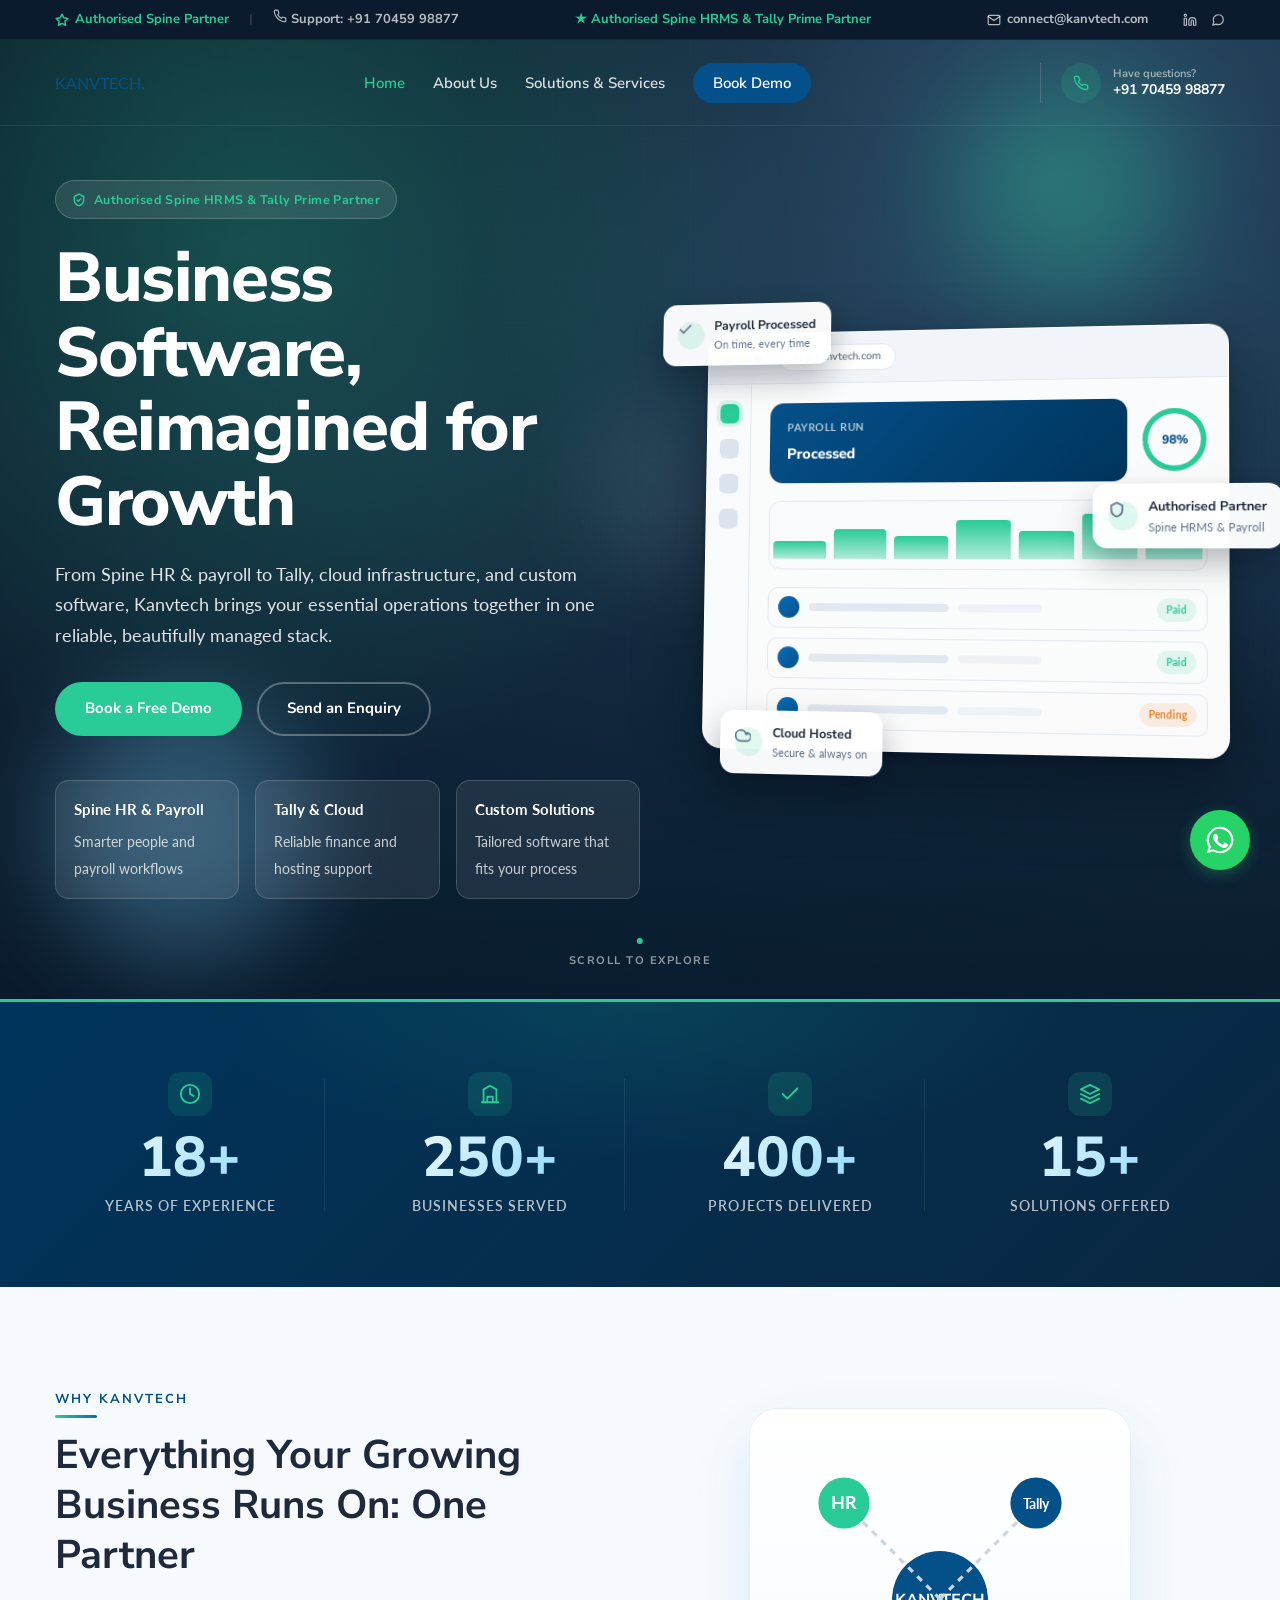
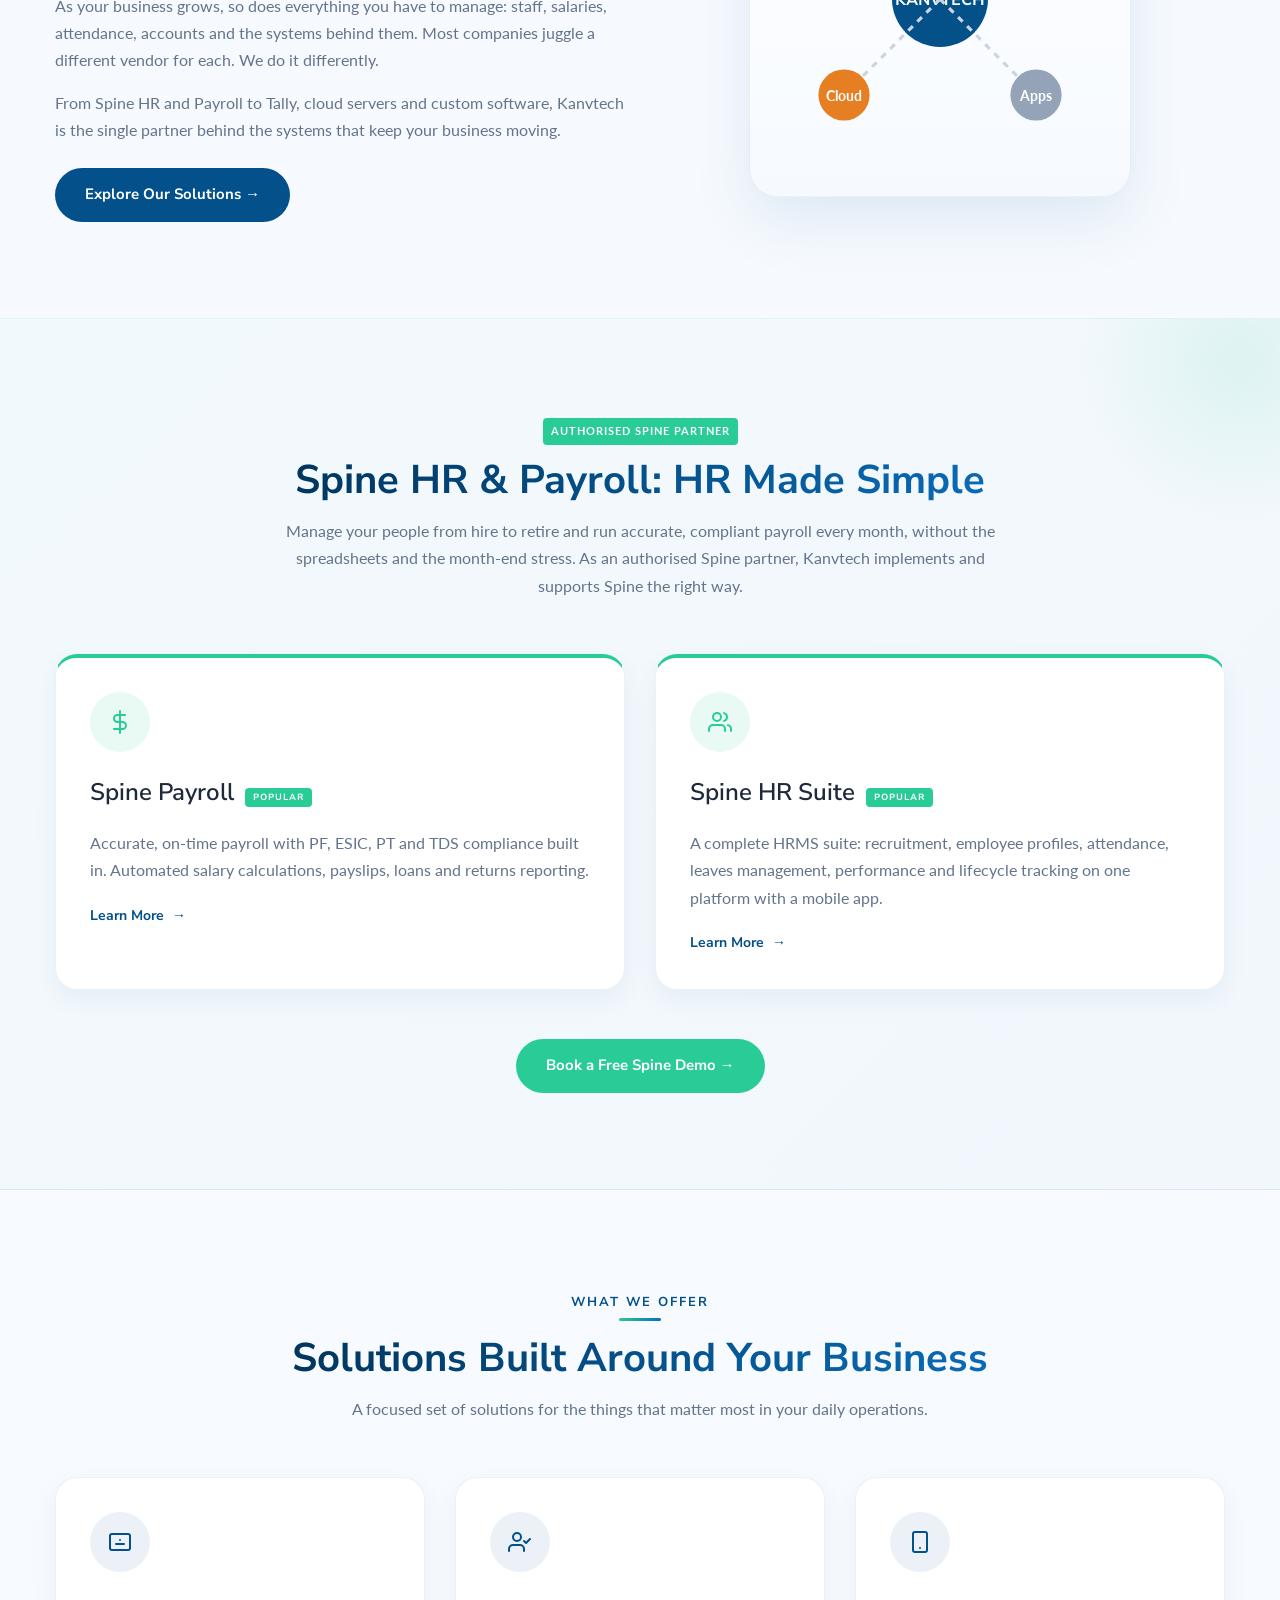
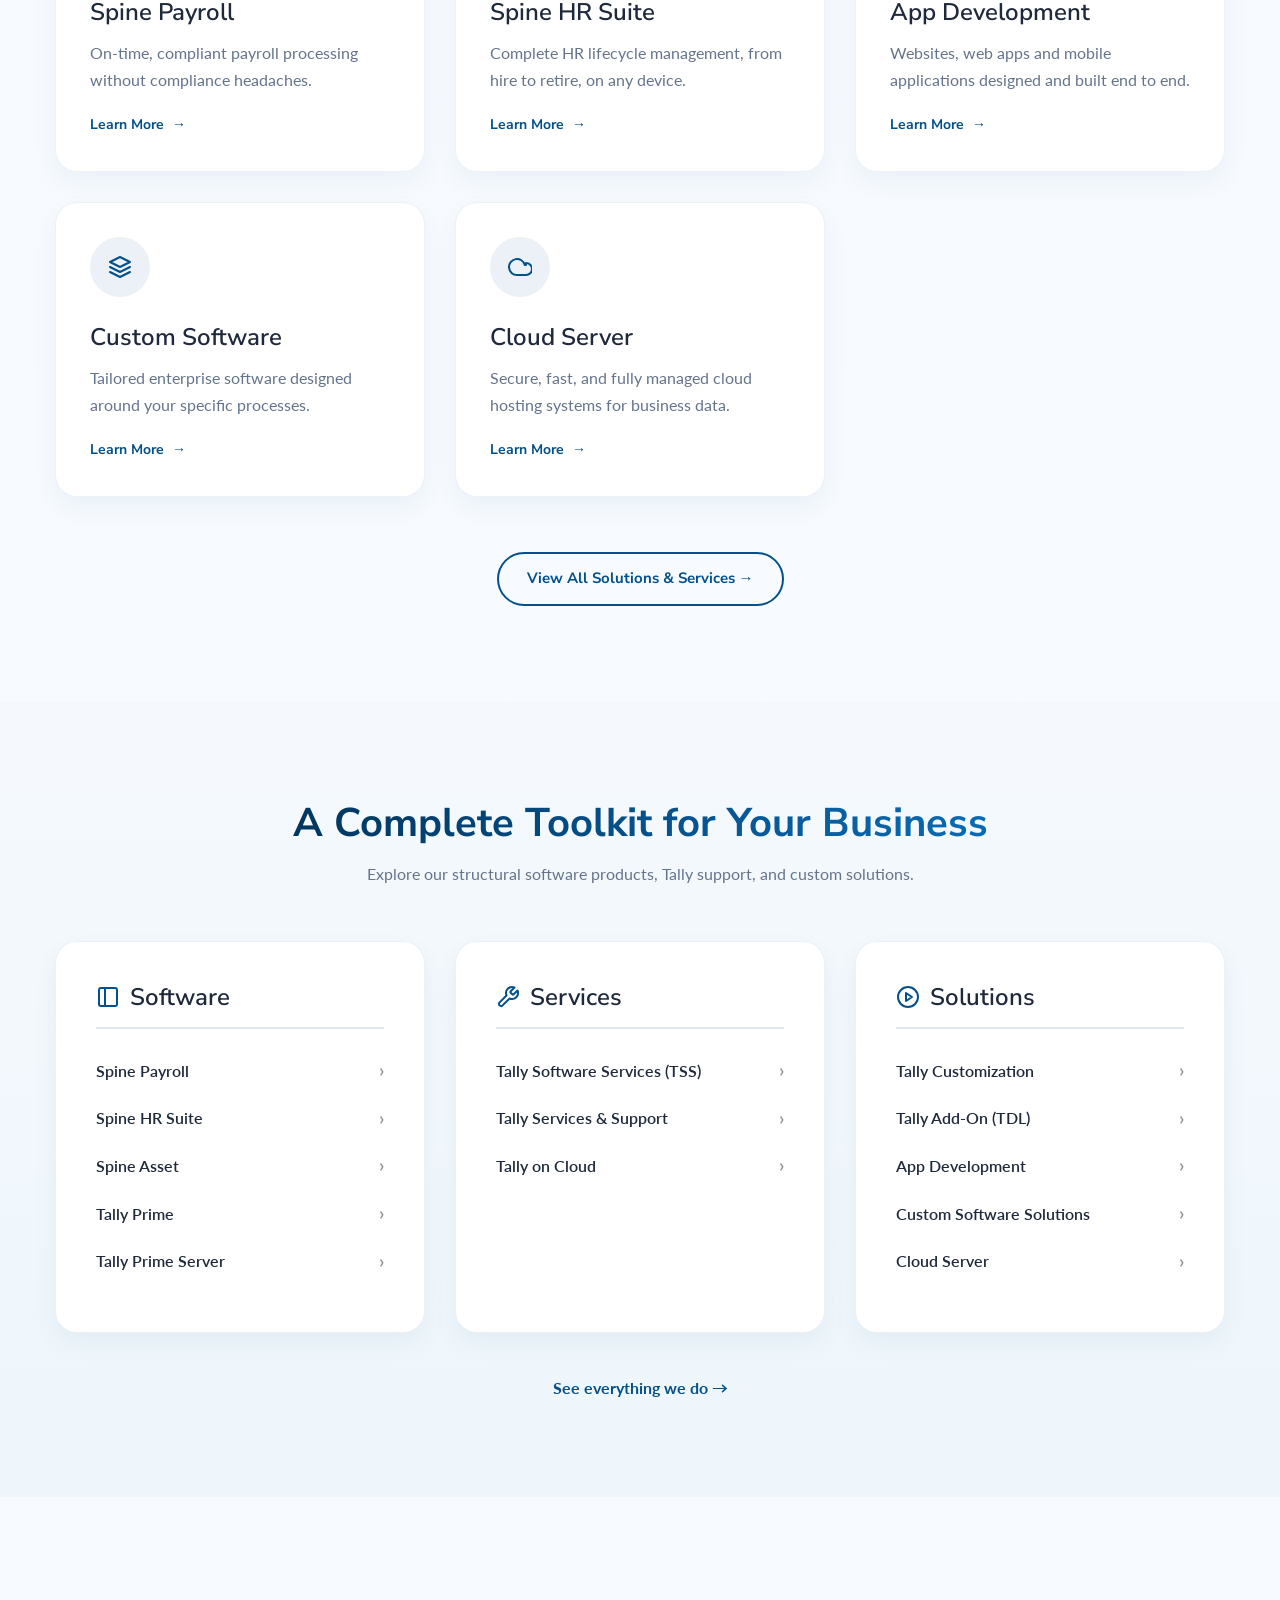
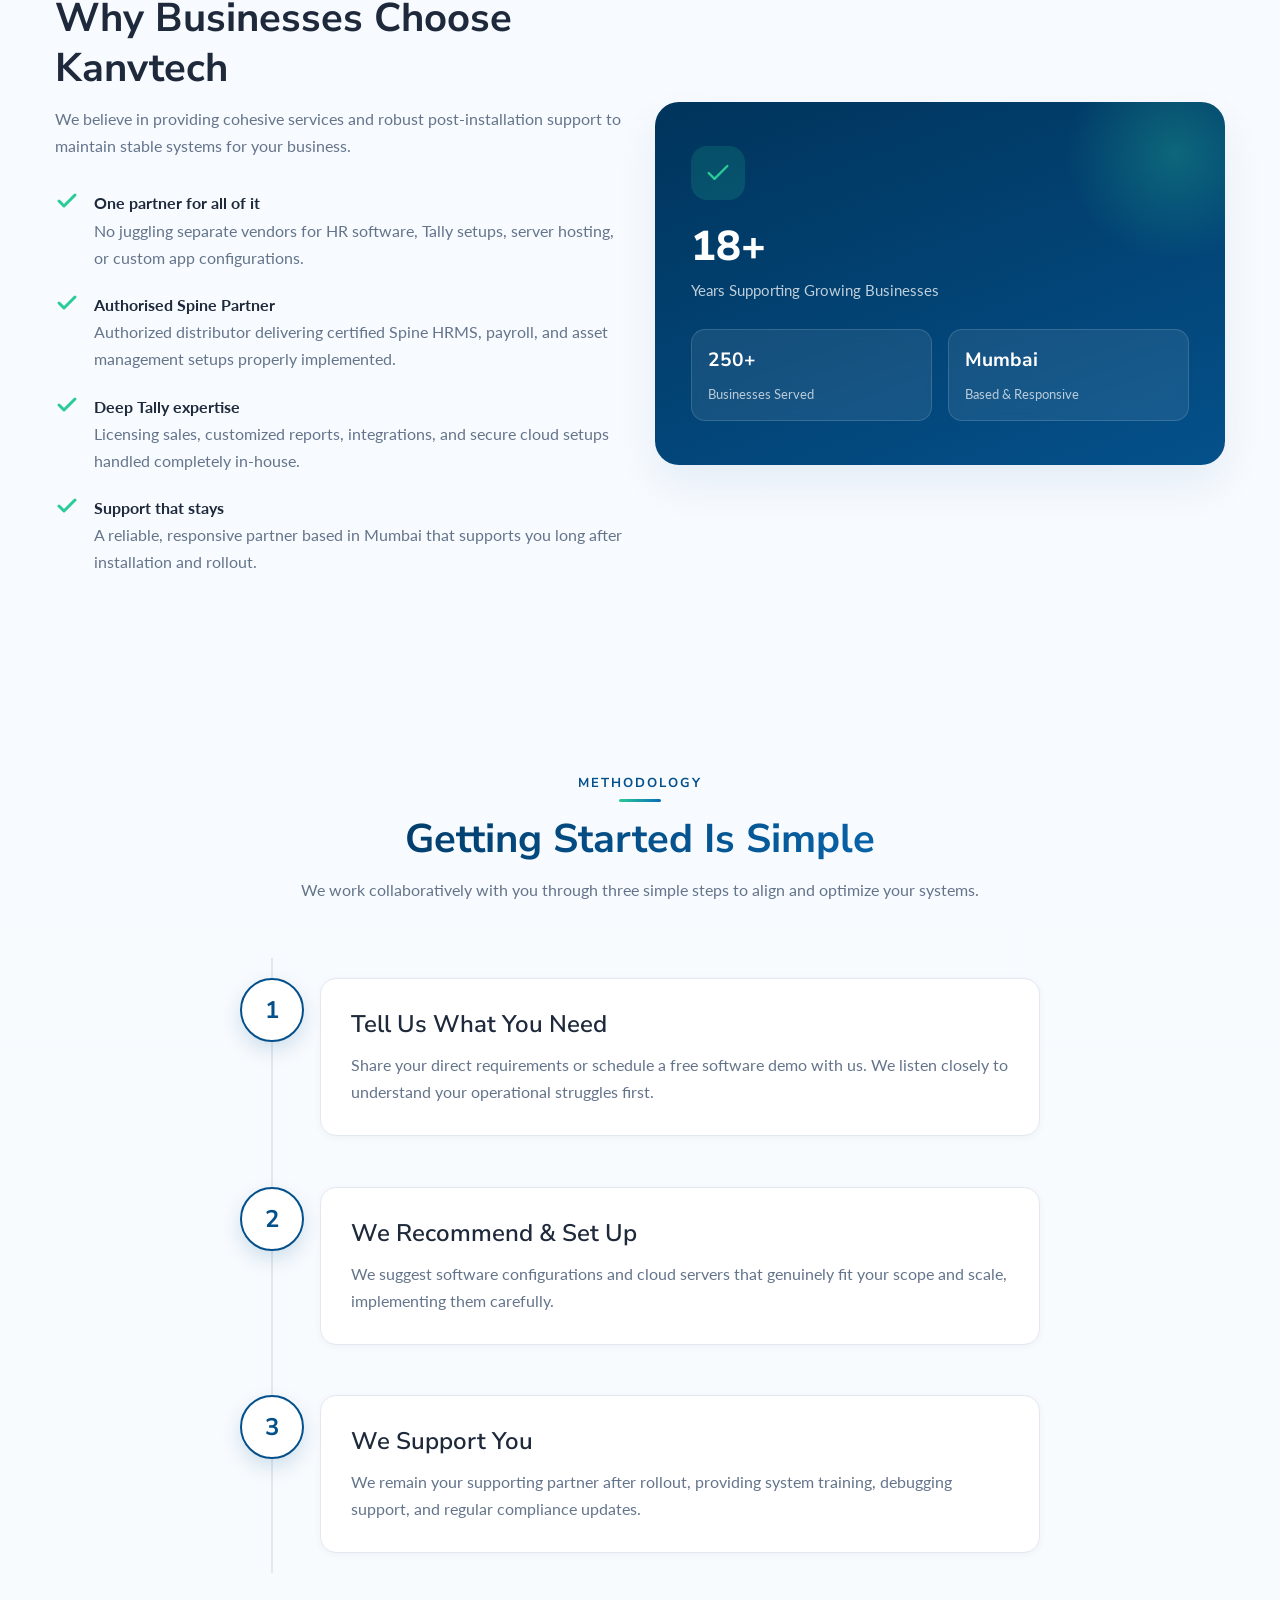
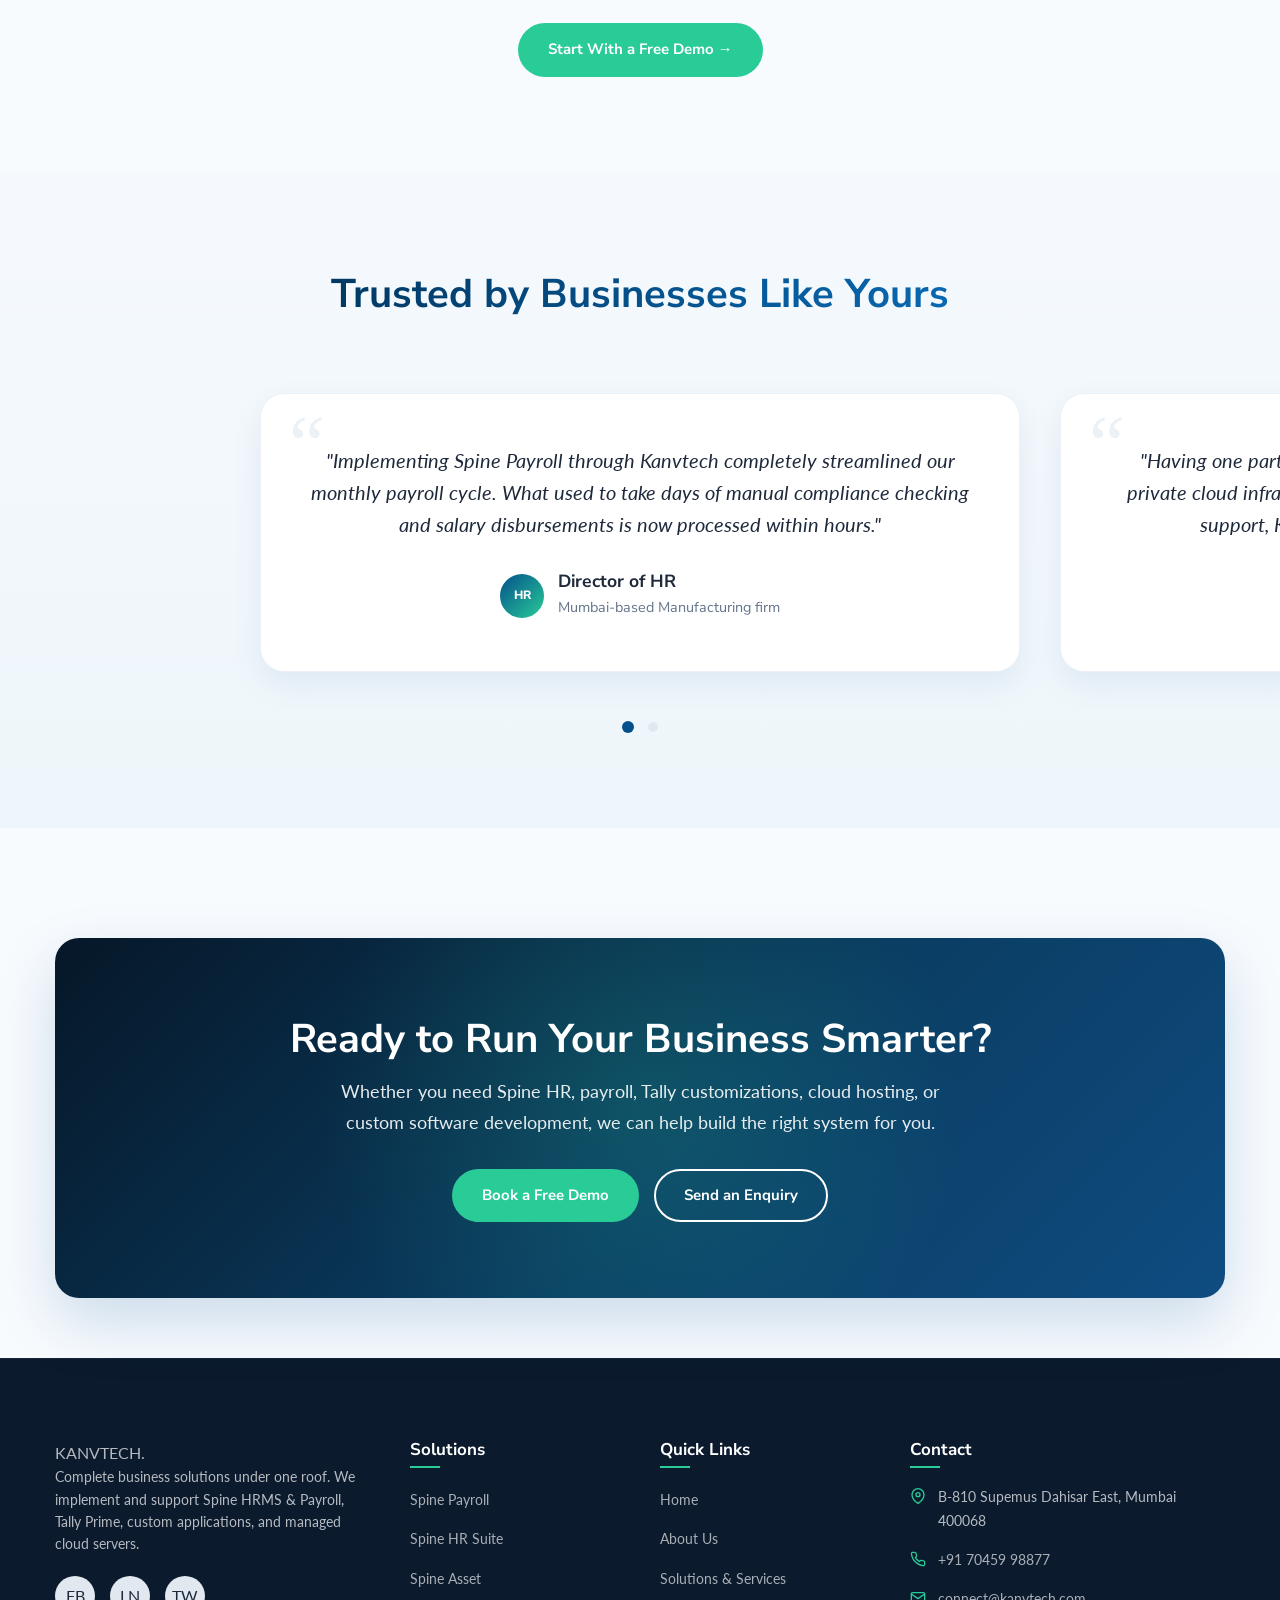
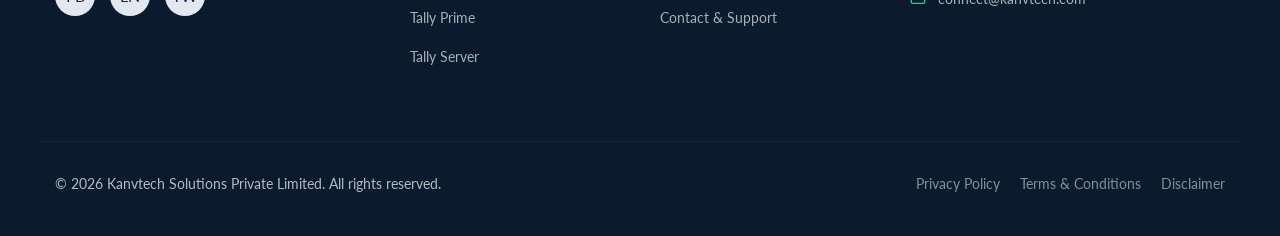
==== commit 4e602df7: "chag" ====
--- a/index.html
+++ b/index.html
@@ -6,8 +6,12 @@
   <meta name="description" content="Kanvtech Solutions is your one partner for Spine HR & Payroll, Tally, cloud servers and custom software in Mumbai. Book a free demo today.">
   <title>Kanvtech Solutions | HR, Payroll, Tally, Cloud & Software in Mumbai</title>
   <link rel="stylesheet" href="css/style.css">
+  <link rel="stylesheet" href="css/home.css">
 </head>
-<body>
+<body class="home">
+
+  <!-- Scroll Progress Indicator -->
+  <div class="scroll-progress" id="scrollProgress" aria-hidden="true"></div>
 
   <!-- Sticky Header Banner -->
   <header class="header-banner">
@@ -16,6 +20,9 @@
       <div class="container d-flex justify-between align-center">
         <div class="top-info-bar-left">
           <span class="top-info-bar-partner">
+            <svg width="14" height="14" viewBox="0 0 24 24" fill="none" stroke="currentColor" stroke-width="2.5" stroke-linecap="round" stroke-linejoin="round">
+              <polygon points="12 2 15.09 8.26 22 9.27 17 14.14 18.18 21.02 12 17.77 5.82 21.02 7 14.14 2 9.27 8.91 8.26 12 2"></polygon>
+            </svg>
             Authorised Spine Partner
           </span>
           <span class="separator">|</span>
@@ -27,7 +34,7 @@
           </span>
         </div>
         <div class="top-info-bar-center">
-          <span>Authorised Spine HRMS & Tally Prime Partner</span>
+          <span>★ Authorised Spine HRMS & Tally Prime Partner</span>
         </div>
         <div class="top-info-bar-right">
           <a href="mailto:connect@kanvtech.com" style="margin-right: 15px;">
@@ -50,7 +57,7 @@
     </div>
 
     <div class="container navbar">
-      <a href="index.html" class="logo-link"><img src="images/logo.png" alt="Kanvtech Solutions" class="logo-img"></a>
+      <a href="index.html" class="logo-text">KANVTECH<span>.</span></a>
       
       <!-- Hamburger Menu for mobile -->
       <button class="nav-toggle" aria-label="Toggle Menu">
@@ -99,34 +106,32 @@
 
   <!-- Hero Section -->
   <section class="hero">
-    <!-- Animated background layer -->
-    <div class="hero-bg-anim" aria-hidden="true">
-      <span class="orb orb-1"></span>
-      <span class="orb orb-2"></span>
-      <span class="orb orb-3"></span>
-      <span class="hero-particles">
-        <i></i><i></i><i></i><i></i><i></i><i></i><i></i><i></i>
-        <i></i><i></i><i></i><i></i><i></i><i></i><i></i><i></i>
-      </span>
-    </div>
-
-    <div class="container hero-inner">
-      <div class="hero-content reveal reveal-up active">
-        <span class="hero-kicker">Trusted by 250+ businesses across Mumbai</span>
-        <h1>Business Software, <span class="hero-gradient-text">Reimagined</span> for Growth</h1>
-        <p class="subtext">From Spine HR &amp; payroll to Tally, cloud infrastructure, and custom software, Kanvtech brings your essential operations together in one reliable, beautifully managed stack.</p>
-        <div class="btn-group">
-          <a href="contact-us.html?enquiry=Spine%20Demo" class="btn btn-accent">Book a Free Demo</a>
-          <a href="contact-us.html" class="btn btn-secondary">Send an Enquiry</a>
-        </div>
-
-        <div class="hero-highlights">
+    <div class="hero-mesh" aria-hidden="true"></div>
+    <div class="hero-grid-overlay" aria-hidden="true"></div>
+    <div class="hero-orb hero-orb-a" aria-hidden="true"></div>
+    <div class="hero-orb hero-orb-b" aria-hidden="true"></div>
+    <div class="hero-orb hero-orb-c" aria-hidden="true"></div>
+
+    <div class="container hero-grid">
+      <div class="hero-content">
+        <span class="hero-eyebrow reveal reveal-left">
+          <svg width="14" height="14" viewBox="0 0 24 24" fill="none" stroke="currentColor" stroke-width="2.5" stroke-linecap="round" stroke-linejoin="round"><path d="M12 2l8 4v6c0 5-3.5 8.5-8 10-4.5-1.5-8-5-8-10V6l8-4z"></path><polyline points="9 12 11 14 15 10"></polyline></svg>
+          Authorised Spine HRMS & Tally Prime Partner
+        </span>
+        <h1 class="reveal reveal-left delay-1">Business Software, Reimagined for Growth</h1>
+        <p class="subtext reveal reveal-right delay-2">From Spine HR & payroll to Tally, cloud infrastructure, and custom software, Kanvtech brings your essential operations together in one reliable, beautifully managed stack.</p>
+        <div class="btn-group reveal reveal-left delay-3">
+          <a href="contact-us.html?enquiry=Spine%20Demo" class="btn btn-accent magnetic-btn">Book a Free Demo</a>
+          <a href="contact-us.html" class="btn btn-secondary magnetic-btn">Send an Enquiry</a>
+        </div>
+
+        <div class="hero-highlights reveal reveal-right delay-4">
           <div class="hero-highlight-item">
-            <strong>Spine HR &amp; Payroll</strong>
+            <strong>Spine HR & Payroll</strong>
             <span>Smarter people and payroll workflows</span>
           </div>
           <div class="hero-highlight-item">
-            <strong>Tally &amp; Cloud</strong>
+            <strong>Tally & Cloud</strong>
             <span>Reliable finance and hosting support</span>
           </div>
           <div class="hero-highlight-item">
@@ -134,6 +139,129 @@
             <span>Tailored software that fits your process</span>
           </div>
         </div>
+      </div>
+
+      <div class="hero-visual reveal reveal-right delay-2" id="heroVisual">
+        <div class="hero-mockup" id="heroMockup">
+          <div class="mockup-window">
+            <div class="mockup-titlebar">
+              <span class="mockup-dot dot-red"></span>
+              <span class="mockup-dot dot-yellow"></span>
+              <span class="mockup-dot dot-green"></span>
+              <span class="mockup-url">app.kanvtech.com</span>
+            </div>
+            <div class="mockup-body">
+              <div class="mockup-sidebar">
+                <span class="mockup-side-item active"></span>
+                <span class="mockup-side-item"></span>
+                <span class="mockup-side-item"></span>
+                <span class="mockup-side-item"></span>
+              </div>
+              <div class="mockup-main">
+                <div class="mockup-stat-row">
+                  <div class="mockup-stat-card">
+                    <span class="mockup-stat-label">Payroll Run</span>
+                    <span class="mockup-stat-value">Processed</span>
+                  </div>
+                  <div class="mockup-ring">
+                    <svg viewBox="0 0 36 36">
+                      <path class="ring-bg" d="M18 2a16 16 0 1 1 0 32 16 16 0 1 1 0-32"/>
+                      <path class="ring-fg" d="M18 2a16 16 0 1 1 0 32 16 16 0 1 1 0-32"/>
+                    </svg>
+                    <span class="mockup-ring-label">98%</span>
+                  </div>
+                </div>
+                <div class="mockup-chart" aria-hidden="true">
+                  <span class="mockup-bar" style="--h:38%"></span>
+                  <span class="mockup-bar" style="--h:62%"></span>
+                  <span class="mockup-bar" style="--h:48%"></span>
+                  <span class="mockup-bar" style="--h:80%"></span>
+                  <span class="mockup-bar" style="--h:58%"></span>
+                  <span class="mockup-bar" style="--h:94%"></span>
+                  <span class="mockup-bar" style="--h:70%"></span>
+                </div>
+                <div class="mockup-list">
+                  <div class="mockup-list-row">
+                    <span class="mockup-avatar"></span>
+                    <span class="mockup-line line-1"></span>
+                    <span class="mockup-line line-2"></span>
+                    <span class="mockup-badge">Paid</span>
+                  </div>
+                  <div class="mockup-list-row">
+                    <span class="mockup-avatar"></span>
+                    <span class="mockup-line line-1"></span>
+                    <span class="mockup-line line-2"></span>
+                    <span class="mockup-badge">Paid</span>
+                  </div>
+                  <div class="mockup-list-row">
+                    <span class="mockup-avatar"></span>
+                    <span class="mockup-line line-1"></span>
+                    <span class="mockup-line line-2"></span>
+                    <span class="mockup-badge pending">Pending</span>
+                  </div>
+                </div>
+              </div>
+            </div>
+          </div>
+
+          <div class="floating-badge badge-1">
+            <span class="floating-badge-icon">
+              <svg width="16" height="16" viewBox="0 0 24 24" fill="none" stroke="currentColor" stroke-width="2.5" stroke-linecap="round" stroke-linejoin="round"><polyline points="20 6 9 17 4 12"></polyline></svg>
+            </span>
+            <div><strong>Payroll Processed</strong><span>On time, every time</span></div>
+          </div>
+          <div class="floating-badge badge-2">
+            <span class="floating-badge-icon">
+              <svg width="16" height="16" viewBox="0 0 24 24" fill="none" stroke="currentColor" stroke-width="2.5" stroke-linecap="round" stroke-linejoin="round"><path d="M12 2l8 4v6c0 5-3.5 8.5-8 10-4.5-1.5-8-5-8-10V6l8-4z"></path></svg>
+            </span>
+            <div><strong>Authorised Partner</strong><span>Spine HRMS & Payroll</span></div>
+          </div>
+          <div class="floating-badge badge-3">
+            <span class="floating-badge-icon">
+              <svg width="16" height="16" viewBox="0 0 24 24" fill="none" stroke="currentColor" stroke-width="2.5" stroke-linecap="round" stroke-linejoin="round"><path d="M18 10h-1.26A8 8 0 1 0 9 20h9a6 6 0 0 0 0-12z"></path></svg>
+            </span>
+            <div><strong>Cloud Hosted</strong><span>Secure & always on</span></div>
+          </div>
+        </div>
+      </div>
+    </div>
+
+    <div class="scroll-cue" aria-hidden="true">
+      <span class="scroll-cue-dot"></span>
+      Scroll to explore
+    </div>
+  </section>
+
+  <!-- Stats Counter Strip -->
+  <section class="stats-strip">
+    <div class="container stats-grid">
+      <div class="stat-item reveal reveal-up">
+        <div class="stat-icon" aria-hidden="true">
+          <svg width="22" height="22" viewBox="0 0 24 24" fill="none" stroke="currentColor" stroke-width="2" stroke-linecap="round" stroke-linejoin="round"><circle cx="12" cy="12" r="10"></circle><polyline points="12 6 12 12 16 14"></polyline></svg>
+        </div>
+        <div class="number stat-number" data-target="18" data-suffix="+">0</div>
+        <div class="label">Years of Experience</div>
+      </div>
+      <div class="stat-item reveal reveal-up delay-1">
+        <div class="stat-icon" aria-hidden="true">
+          <svg width="22" height="22" viewBox="0 0 24 24" fill="none" stroke="currentColor" stroke-width="2" stroke-linecap="round" stroke-linejoin="round"><path d="M3 21h18"></path><path d="M5 21V7l7-4 7 4v14"></path><path d="M9 21v-6h6v6"></path></svg>
+        </div>
+        <div class="number stat-number" data-target="250" data-suffix="+">0</div>
+        <div class="label">Businesses Served</div>
+      </div>
+      <div class="stat-item reveal reveal-up delay-2">
+        <div class="stat-icon" aria-hidden="true">
+          <svg width="22" height="22" viewBox="0 0 24 24" fill="none" stroke="currentColor" stroke-width="2" stroke-linecap="round" stroke-linejoin="round"><polyline points="20 6 9 17 4 12"></polyline></svg>
+        </div>
+        <div class="number stat-number" data-target="400" data-suffix="+">0</div>
+        <div class="label">Projects Delivered</div>
+      </div>
+      <div class="stat-item reveal reveal-up delay-3">
+        <div class="stat-icon" aria-hidden="true">
+          <svg width="22" height="22" viewBox="0 0 24 24" fill="none" stroke="currentColor" stroke-width="2" stroke-linecap="round" stroke-linejoin="round"><polygon points="12 2 2 7 12 12 22 7 12 2"></polygon><polyline points="2 17 12 22 22 17"></polyline><polyline points="2 12 12 17 22 12"></polyline></svg>
+        </div>
+        <div class="number stat-number" data-target="15" data-suffix="+">0</div>
+        <div class="label">Solutions Offered</div>
       </div>
     </div>
   </section>
@@ -143,13 +271,14 @@
     <div class="container grid grid-2 align-center">
       <div class="reveal reveal-left">
         <span class="eyebrow">Why Kanvtech</span>
-        <h2>One Partner for Everything Your Growing Business Runs On</h2>
+        <h2>Everything Your Growing Business Runs On: One Partner</h2>
         <p>As your business grows, so does everything you have to manage: staff, salaries, attendance, accounts and the systems behind them. Most companies juggle a different vendor for each. We do it differently.</p>
         <p style="margin-top: 15px; margin-bottom: 25px;">From Spine HR and Payroll to Tally, cloud servers and custom software, Kanvtech is the single partner behind the systems that keep your business moving.</p>
         <a href="solutions.html" class="btn btn-primary">Explore Our Solutions &rarr;</a>
       </div>
       <div class="reveal reveal-right text-center">
         <!-- Visual component showing hub connection -->
+        <div class="hub-visual-card">
         <svg width="320" height="320" viewBox="0 0 200 200" fill="none" xmlns="http://www.w3.org/2000/svg" style="margin: 0 auto;">
           <circle cx="100" cy="100" r="30" fill="#045089"/>
           <text x="100" y="104" fill="white" font-family="var(--font-heading)" font-weight="bold" font-size="10" text-anchor="middle">KANVTECH</text>
@@ -172,6 +301,7 @@
           <circle cx="160" cy="160" r="16" fill="#94a3b8"/>
           <text x="160" y="164" fill="white" font-size="9" font-weight="bold" text-anchor="middle">Apps</text>
         </svg>
+        </div>
       </div>
     </div>
   </section>
@@ -181,7 +311,7 @@
     <div class="container">
       <div class="section-title-wrap text-center reveal reveal-up">
         <span class="spine-badge">Authorised Spine Partner</span>
-        <h2>Spine HR &amp; Payroll, HR Made Simple</h2>
+        <h2>Spine HR & Payroll: HR Made Simple</h2>
         <p>Manage your people from hire to retire and run accurate, compliant payroll every month, without the spreadsheets and the month-end stress. As an authorised Spine partner, Kanvtech implements and supports Spine the right way.</p>
       </div>
 
@@ -210,7 +340,7 @@
             </svg>
           </div>
           <h3 class="card-title">Spine HR Suite <span class="spine-badge" style="font-size: 9px; margin-left: 5px;">Popular</span></h3>
-          <p>A complete HRMS suite covering recruitment, employee profiles, attendance, leaves management, performance and lifecycle tracking on one platform with a mobile app.</p>
+          <p>A complete HRMS suite: recruitment, employee profiles, attendance, leaves management, performance and lifecycle tracking on one platform with a mobile app.</p>
           <a href="spine-hr-suite.html" class="card-link">Learn More</a>
         </div>
       </div>
@@ -403,29 +533,26 @@
         </ul>
       </div>
       <div class="reveal reveal-right">
-        <img src="https://images.unsplash.com/photo-1552664730-d307ca884978?auto=format&fit=crop&w=600&q=80" alt="Business Meeting" style="border-radius: 16px; box-shadow: var(--shadow-lg);">
-      </div>
-    </div>
-  </section>
-
-  <!-- Stats Counter Strip -->
-  <section class="stats-strip">
-    <div class="container stats-grid">
-      <div class="stat-item">
-        <div class="number stat-number" data-target="18" data-suffix="+">0</div>
-        <div class="label">Years of Experience</div>
-      </div>
-      <div class="stat-item">
-        <div class="number stat-number" data-target="250" data-suffix="+">0</div>
-        <div class="label">Businesses Served</div>
-      </div>
-      <div class="stat-item">
-        <div class="number stat-number" data-target="400" data-suffix="+">0</div>
-        <div class="label">Projects Delivered</div>
-      </div>
-      <div class="stat-item">
-        <div class="number stat-number" data-target="15" data-suffix="+">0</div>
-        <div class="label">Solutions Offered</div>
+        <div class="why-visual-card" role="img" aria-label="Kanvtech at a glance: 18+ years of experience, 250+ businesses served, authorised Spine partner">
+          <div class="why-visual-glow" aria-hidden="true"></div>
+          <div class="why-visual-badge">
+            <svg width="28" height="28" viewBox="0 0 24 24" fill="none" stroke="currentColor" stroke-width="2" stroke-linecap="round" stroke-linejoin="round"><polyline points="20 6 9 17 4 12"></polyline></svg>
+          </div>
+          <div class="why-visual-stat">
+            <strong>18+</strong>
+            <span>Years Supporting Growing Businesses</span>
+          </div>
+          <div class="why-visual-row">
+            <div class="why-visual-chip">
+              <strong>250+</strong>
+              <span>Businesses Served</span>
+            </div>
+            <div class="why-visual-chip">
+              <strong>Mumbai</strong>
+              <span>Based & Responsive</span>
+            </div>
+          </div>
+        </div>
       </div>
     </div>
   </section>
@@ -486,20 +613,28 @@
           <!-- Slide 1 -->
           <div class="testimonial-slide">
             <div class="testimonial-box">
+              <span class="testimonial-quote-mark" aria-hidden="true">&ldquo;</span>
               <p class="testimonial-quote">"Implementing Spine Payroll through Kanvtech completely streamlined our monthly payroll cycle. What used to take days of manual compliance checking and salary disbursements is now processed within hours."</p>
               <div class="testimonial-author">
-                <h5>Director of HR</h5>
-                <span>Mumbai-based Manufacturing firm</span>
+                <span class="testimonial-avatar" aria-hidden="true">HR</span>
+                <div>
+                  <h5>Director of HR</h5>
+                  <span>Mumbai-based Manufacturing firm</span>
+                </div>
               </div>
             </div>
           </div>
           <!-- Slide 2 -->
           <div class="testimonial-slide">
             <div class="testimonial-box">
+              <span class="testimonial-quote-mark" aria-hidden="true">&ldquo;</span>
               <p class="testimonial-quote">"Having one partner manage both our Tally ERP customizations and our private cloud infrastructure has been a game-changer. Whenever we need support, Kanvtech's Mumbai team answers immediately."</p>
               <div class="testimonial-author">
-                <h5>Chief Financial Officer</h5>
-                <span>National Logistics Enterprise</span>
+                <span class="testimonial-avatar" aria-hidden="true">CFO</span>
+                <div>
+                  <h5>Chief Financial Officer</h5>
+                  <span>National Logistics Enterprise</span>
+                </div>
               </div>
             </div>
           </div>
@@ -545,7 +680,7 @@
   <footer class="footer">
     <div class="container footer-top">
       <div>
-        <div class="footer-logo"><img src="images/logo.png" alt="Kanvtech Solutions" class="footer-logo-img"></div>
+        <div class="footer-logo-text">KANVTECH<span>.</span></div>
         <p class="footer-desc">Complete business solutions under one roof. We implement and support Spine HRMS & Payroll, Tally Prime, custom applications, and managed cloud servers.</p>
         <div class="social-links">
           <a href="#" class="social-link" aria-label="Facebook">FB</a>
@@ -601,5 +736,6 @@
   </footer>
 
   <script src="js/main.js"></script>
+  <script src="js/home.js"></script>
 </body>
 </html>
--- a/css/home.css
+++ b/css/home.css
@@ -0,0 +1,815 @@
+﻿/*
+ * Kanvtech Solutions - Landing Page Enhancement Layer
+ * Loaded ONLY on index.html. Every rule here is either a brand-new
+ * component class (hero mockup, floating badges, stat icons, etc.)
+ * or an override of a shared component scoped under body.home so
+ * that about-us.html, solutions.html, contact-us.html and the two
+ * Spine pages are completely unaffected.
+ */
+
+/* ---------------------------------------------------------------- */
+/* Scroll progress bar                                               */
+/* ---------------------------------------------------------------- */
+body.home .scroll-progress {
+  position: fixed;
+  top: 0;
+  left: 0;
+  height: 3px;
+  width: 0%;
+  background: linear-gradient(90deg, var(--accent), #7bd3ff);
+  z-index: 1200;
+  transition: width 0.1s linear;
+}
+
+/* ---------------------------------------------------------------- */
+/* Hero - layered background system                                  */
+/* ---------------------------------------------------------------- */
+body.home .hero {
+  isolation: isolate;
+}
+
+/* Pronounced hero entrance animation - text slides in from left/right on load */
+body.home .hero .reveal {
+  transition-duration: 0.9s;
+  transition-timing-function: cubic-bezier(0.16, 1, 0.3, 1);
+}
+
+body.home .hero .reveal-left {
+  transform: translateX(-70px);
+}
+
+body.home .hero .reveal-right {
+  transform: translateX(70px);
+}
+
+body.home .hero .reveal-left.active,
+body.home .hero .reveal-right.active {
+  transform: translate(0);
+}
+
+body.home .hero-eyebrow {
+  display: inline-flex;
+  align-items: center;
+  gap: 8px;
+  background: rgba(255, 255, 255, 0.1);
+  border: 1px solid rgba(255, 255, 255, 0.18);
+  color: var(--accent);
+  padding: 8px 16px;
+  border-radius: 999px;
+  font-family: var(--font-heading);
+  font-size: 12.5px;
+  font-weight: 700;
+  letter-spacing: 0.4px;
+  margin-bottom: 22px;
+  backdrop-filter: blur(6px);
+}
+
+body.home .hero-mesh {
+  position: absolute;
+  inset: 0;
+  z-index: -3;
+  background:
+    radial-gradient(60% 50% at 15% 8%, rgba(41, 203, 151, 0.14), transparent 60%),
+    radial-gradient(45% 40% at 88% 0%, rgba(123, 211, 255, 0.16), transparent 60%),
+    radial-gradient(70% 60% at 50% 100%, rgba(4, 80, 137, 0.35), transparent 70%);
+}
+
+body.home .hero-grid-overlay {
+  position: absolute;
+  inset: 0;
+  z-index: -2;
+  opacity: 0.35;
+  background-image:
+    linear-gradient(rgba(255, 255, 255, 0.045) 1px, transparent 1px),
+    linear-gradient(90deg, rgba(255, 255, 255, 0.045) 1px, transparent 1px);
+  background-size: 46px 46px;
+  -webkit-mask-image: radial-gradient(ellipse 70% 60% at 50% 20%, #000 40%, transparent 85%);
+  mask-image: radial-gradient(ellipse 70% 60% at 50% 20%, #000 40%, transparent 85%);
+}
+
+body.home .hero-orb {
+  position: absolute;
+  z-index: -1;
+  border-radius: 50%;
+  filter: blur(50px);
+  opacity: 0.3;
+  pointer-events: none;
+  animation: home-orb-float 10s ease-in-out infinite;
+}
+
+body.home .hero-orb-a {
+  top: 8%;
+  right: 8%;
+  width: 220px;
+  height: 220px;
+  background: var(--accent);
+  animation-delay: 0s;
+}
+
+body.home .hero-orb-b {
+  bottom: 4%;
+  left: 4%;
+  width: 260px;
+  height: 260px;
+  background: #7bd3ff;
+  animation-delay: -3.5s;
+}
+
+body.home .hero-orb-c {
+  top: 42%;
+  left: 46%;
+  width: 160px;
+  height: 160px;
+  background: #ffffff;
+  opacity: 0.08;
+  animation-delay: -6.5s;
+}
+
+@keyframes home-orb-float {
+  0%, 100% { transform: translate3d(0, 0, 0) scale(1); }
+  50% { transform: translate3d(0, -22px, 0) scale(1.06); }
+}
+
+/* ---------------------------------------------------------------- */
+/* Hero - HTML/CSS product dashboard mockup                          */
+/* ---------------------------------------------------------------- */
+body.home .hero-visual {
+  perspective: 1400px;
+}
+
+body.home .hero-mockup {
+  position: relative;
+  transform: rotateY(-8deg) rotateX(3deg);
+  transform-style: preserve-3d;
+  transition: transform 0.4s cubic-bezier(0.25, 1, 0.5, 1);
+  will-change: transform;
+}
+
+body.home .hero-mockup.mockup-settled {
+  transform: rotateY(-4deg) rotateX(1.5deg);
+}
+
+body.home .mockup-window {
+  background: rgba(255, 255, 255, 0.98);
+  border-radius: 20px;
+  overflow: hidden;
+  box-shadow: 0 30px 70px rgba(2, 10, 22, 0.45), 0 4px 12px rgba(2, 10, 22, 0.2);
+  border: 1px solid rgba(255, 255, 255, 0.4);
+}
+
+body.home .mockup-titlebar {
+  display: flex;
+  align-items: center;
+  gap: 7px;
+  padding: 12px 16px;
+  background: #f1f5f9;
+  border-bottom: 1px solid var(--border-color);
+}
+
+body.home .mockup-dot {
+  width: 9px;
+  height: 9px;
+  border-radius: 50%;
+  display: inline-block;
+}
+
+body.home .dot-red { background: #f87171; }
+body.home .dot-yellow { background: #fbbf24; }
+body.home .dot-green { background: #34d399; }
+
+body.home .mockup-url {
+  margin-left: 10px;
+  font-family: var(--font-heading);
+  font-size: 11px;
+  font-weight: 600;
+  color: var(--text-muted);
+  background: #fff;
+  border: 1px solid var(--border-color);
+  border-radius: 999px;
+  padding: 3px 14px;
+}
+
+body.home .mockup-body {
+  display: grid;
+  grid-template-columns: 46px 1fr;
+  min-height: 300px;
+}
+
+body.home .mockup-sidebar {
+  background: #f8fafc;
+  border-right: 1px solid var(--border-color);
+  display: flex;
+  flex-direction: column;
+  align-items: center;
+  gap: 16px;
+  padding: 20px 0;
+}
+
+body.home .mockup-side-item {
+  width: 20px;
+  height: 20px;
+  border-radius: 6px;
+  background: #dbe4ee;
+}
+
+body.home .mockup-side-item.active {
+  background: var(--accent);
+  box-shadow: 0 0 0 4px rgba(41, 203, 151, 0.16);
+}
+
+body.home .mockup-main {
+  padding: 20px;
+}
+
+body.home .mockup-stat-row {
+  display: flex;
+  align-items: center;
+  justify-content: space-between;
+  gap: 14px;
+  margin-bottom: 18px;
+}
+
+body.home .mockup-stat-card {
+  flex: 1;
+  background: linear-gradient(135deg, var(--primary), var(--primary-dark));
+  border-radius: 14px;
+  padding: 16px 18px;
+  display: flex;
+  flex-direction: column;
+  gap: 6px;
+}
+
+body.home .mockup-stat-label {
+  color: rgba(255, 255, 255, 0.7);
+  font-size: 11px;
+  font-weight: 700;
+  text-transform: uppercase;
+  letter-spacing: 0.5px;
+}
+
+body.home .mockup-stat-value {
+  color: #fff;
+  font-family: var(--font-heading);
+  font-weight: 800;
+  font-size: 15px;
+}
+
+body.home .mockup-ring {
+  position: relative;
+  width: 64px;
+  height: 64px;
+  flex-shrink: 0;
+}
+
+body.home .mockup-ring svg {
+  width: 100%;
+  height: 100%;
+  transform: rotate(-90deg);
+}
+
+body.home .ring-bg {
+  fill: none;
+  stroke: var(--border-color);
+  stroke-width: 3;
+}
+
+body.home .ring-fg {
+  fill: none;
+  stroke: var(--accent);
+  stroke-width: 3;
+  stroke-linecap: round;
+  stroke-dasharray: 100;
+  stroke-dashoffset: 100;
+  transition: stroke-dashoffset 1.1s cubic-bezier(0.25, 1, 0.5, 1) 0.3s;
+}
+
+body.home .hero-mockup.mockup-in-view .ring-fg {
+  stroke-dashoffset: 2;
+}
+
+body.home .mockup-ring-label {
+  position: absolute;
+  inset: 0;
+  display: flex;
+  align-items: center;
+  justify-content: center;
+  font-family: var(--font-heading);
+  font-weight: 800;
+  font-size: 12px;
+  color: var(--primary);
+}
+
+body.home .mockup-chart {
+  display: flex;
+  align-items: flex-end;
+  gap: 8px;
+  height: 70px;
+  padding: 10px 4px;
+  background: #f8fafc;
+  border: 1px solid var(--border-color);
+  border-radius: 12px;
+  margin-bottom: 18px;
+}
+
+body.home .mockup-bar {
+  flex: 1;
+  height: var(--h, 40%);
+  border-radius: 4px 4px 0 0;
+  background: linear-gradient(180deg, var(--accent), rgba(41, 203, 151, 0.35));
+  transform: scaleY(0);
+  transform-origin: bottom;
+  transition: transform 0.6s cubic-bezier(0.25, 1, 0.5, 1);
+}
+
+body.home .hero-mockup.mockup-in-view .mockup-bar {
+  transform: scaleY(1);
+}
+
+body.home .mockup-bar:nth-child(1) { transition-delay: 0.05s; }
+body.home .mockup-bar:nth-child(2) { transition-delay: 0.1s; }
+body.home .mockup-bar:nth-child(3) { transition-delay: 0.15s; }
+body.home .mockup-bar:nth-child(4) { transition-delay: 0.2s; }
+body.home .mockup-bar:nth-child(5) { transition-delay: 0.25s; }
+body.home .mockup-bar:nth-child(6) { transition-delay: 0.3s; }
+body.home .mockup-bar:nth-child(7) { transition-delay: 0.35s; }
+
+body.home .mockup-list {
+  display: flex;
+  flex-direction: column;
+  gap: 10px;
+}
+
+body.home .mockup-list-row {
+  display: flex;
+  align-items: center;
+  gap: 10px;
+  padding: 8px 10px;
+  border: 1px solid var(--border-color);
+  border-radius: 10px;
+}
+
+body.home .mockup-avatar {
+  width: 22px;
+  height: 22px;
+  border-radius: 50%;
+  background: linear-gradient(135deg, var(--primary-light), var(--primary));
+  flex-shrink: 0;
+}
+
+body.home .mockup-line {
+  display: block;
+  height: 8px;
+  border-radius: 4px;
+  background: #e2e8f0;
+}
+
+body.home .mockup-line.line-1 { width: 34%; }
+body.home .mockup-line.line-2 { width: 20%; background: #eef2f7; }
+
+body.home .mockup-badge {
+  margin-left: auto;
+  font-size: 10px;
+  font-weight: 700;
+  color: var(--accent);
+  background: rgba(41, 203, 151, 0.12);
+  padding: 3px 9px;
+  border-radius: 999px;
+}
+
+body.home .mockup-badge.pending {
+  color: var(--accent-tally);
+  background: rgba(230, 126, 34, 0.12);
+}
+
+/* Floating badge chips around the mockup */
+body.home .floating-badge {
+  position: absolute;
+  display: flex;
+  align-items: center;
+  gap: 10px;
+  background: rgba(255, 255, 255, 0.97);
+  border: 1px solid rgba(255, 255, 255, 0.5);
+  border-radius: 14px;
+  padding: 10px 14px;
+  box-shadow: 0 14px 30px rgba(2, 10, 22, 0.28);
+  transform: translateZ(40px);
+  animation: home-badge-float 6s ease-in-out infinite;
+}
+
+body.home .floating-badge-icon {
+  width: 28px;
+  height: 28px;
+  flex-shrink: 0;
+  border-radius: 50%;
+  background: rgba(41, 203, 151, 0.14);
+  color: var(--accent);
+  display: flex;
+  align-items: center;
+  justify-content: center;
+  font-size: 14px;
+  font-weight: 700;
+}
+
+body.home .floating-badge strong {
+  display: block;
+  font-family: var(--font-heading);
+  font-size: 12.5px;
+  color: var(--text-dark);
+}
+
+body.home .floating-badge span {
+  display: block;
+  font-size: 11px;
+  color: var(--text-muted);
+}
+
+body.home .badge-1 {
+  top: -22px;
+  left: -34px;
+  animation-delay: 0s;
+}
+
+body.home .badge-2 {
+  top: 38%;
+  right: -48px;
+  animation-delay: -2s;
+}
+
+body.home .badge-3 {
+  bottom: -20px;
+  left: 6%;
+  animation-delay: -4s;
+}
+
+@keyframes home-badge-float {
+  0%, 100% { transform: translateZ(40px) translateY(0); }
+  50% { transform: translateZ(40px) translateY(-10px); }
+}
+
+body.home .scroll-cue {
+  position: absolute;
+  left: 50%;
+  bottom: 28px;
+  transform: translateX(-50%);
+  display: flex;
+  flex-direction: column;
+  align-items: center;
+  gap: 8px;
+  color: rgba(255, 255, 255, 0.55);
+  font-family: var(--font-heading);
+  font-size: 11px;
+  font-weight: 700;
+  letter-spacing: 1.5px;
+  text-transform: uppercase;
+  z-index: 1;
+}
+
+body.home .scroll-cue-dot {
+  width: 6px;
+  height: 6px;
+  border-radius: 50%;
+  background: var(--accent);
+  animation: home-scroll-cue 1.8s ease-in-out infinite;
+}
+
+@keyframes home-scroll-cue {
+  0%, 100% { transform: translateY(0); opacity: 0.5; }
+  50% { transform: translateY(8px); opacity: 1; }
+}
+
+/* Magnetic buttons (JS adds inline transform on mousemove) */
+body.home .magnetic-btn {
+  transition: transform 0.15s cubic-bezier(0.25, 1, 0.5, 1), background-color var(--transition-normal), box-shadow var(--transition-normal), color var(--transition-normal);
+}
+
+/* ---------------------------------------------------------------- */
+/* Stats strip                                                       */
+/* ---------------------------------------------------------------- */
+body.home .stats-strip {
+  background: linear-gradient(135deg, var(--primary-dark) 0%, #0a2740 100%);
+  position: relative;
+  overflow: hidden;
+}
+
+body.home .stats-strip::before {
+  content: '';
+  position: absolute;
+  inset: 0;
+  background: radial-gradient(50% 80% at 50% 0%, rgba(41, 203, 151, 0.12), transparent 70%);
+  pointer-events: none;
+}
+
+body.home .stat-item {
+  position: relative;
+  padding: 10px 14px;
+}
+
+body.home .stats-grid {
+  position: relative;
+}
+
+body.home .stats-grid > .stat-item:not(:last-child)::after {
+  content: '';
+  position: absolute;
+  top: 10%;
+  right: 0;
+  height: 80%;
+  width: 1px;
+  background: rgba(255, 255, 255, 0.08);
+}
+
+body.home .stat-icon {
+  width: 44px;
+  height: 44px;
+  margin: 0 auto 14px;
+  border-radius: 12px;
+  background: rgba(41, 203, 151, 0.14);
+  color: var(--accent);
+  display: flex;
+  align-items: center;
+  justify-content: center;
+}
+
+/* ---------------------------------------------------------------- */
+/* Hub visual card (Positioning section)                             */
+/* ---------------------------------------------------------------- */
+body.home .hub-visual-card {
+  position: relative;
+  display: inline-block;
+  padding: 30px;
+  border-radius: 28px;
+  background: linear-gradient(180deg, #ffffff 0%, #f6faff 100%);
+  border: 1px solid rgba(4, 80, 137, 0.08);
+  box-shadow: 0 24px 60px rgba(4, 80, 137, 0.1);
+}
+
+/* ---------------------------------------------------------------- */
+/* Cards - premium elevation (Spine spotlight + solutions grid)      */
+/* ---------------------------------------------------------------- */
+body.home .card {
+  border-radius: 22px;
+}
+
+body.home .card:hover {
+  transform: translateY(-10px);
+}
+
+body.home .spine-spotlight {
+  position: relative;
+  overflow: hidden;
+}
+
+body.home .spine-spotlight::before {
+  content: '';
+  position: absolute;
+  top: -120px;
+  right: -120px;
+  width: 320px;
+  height: 320px;
+  border-radius: 50%;
+  background: radial-gradient(circle, rgba(41, 203, 151, 0.1), transparent 70%);
+  pointer-events: none;
+}
+
+/* ---------------------------------------------------------------- */
+/* Offering columns                                                  */
+/* ---------------------------------------------------------------- */
+body.home .offering-col {
+  border-radius: 22px;
+  transition: var(--transition-normal);
+}
+
+body.home .offering-col:hover {
+  transform: translateY(-6px);
+  box-shadow: 0 20px 40px rgba(4, 80, 137, 0.12);
+  border-color: rgba(4, 80, 137, 0.16);
+}
+
+/* ---------------------------------------------------------------- */
+/* Why Choose Us - custom visual panel (replaces stock photo)        */
+/* ---------------------------------------------------------------- */
+body.home .why-visual-card {
+  position: relative;
+  background: linear-gradient(160deg, var(--primary-dark) 0%, var(--primary) 100%);
+  border-radius: 24px;
+  padding: 44px 36px;
+  overflow: hidden;
+  box-shadow: var(--shadow-lg);
+  min-height: 320px;
+  display: flex;
+  flex-direction: column;
+  justify-content: center;
+  gap: 26px;
+}
+
+body.home .why-visual-glow {
+  position: absolute;
+  top: -60px;
+  right: -60px;
+  width: 220px;
+  height: 220px;
+  border-radius: 50%;
+  background: radial-gradient(circle, rgba(41, 203, 151, 0.28), transparent 70%);
+  pointer-events: none;
+}
+
+body.home .why-visual-badge {
+  width: 54px;
+  height: 54px;
+  border-radius: 16px;
+  background: rgba(41, 203, 151, 0.16);
+  color: var(--accent);
+  display: flex;
+  align-items: center;
+  justify-content: center;
+}
+
+body.home .why-visual-stat strong {
+  display: block;
+  font-family: var(--font-heading);
+  font-size: 2.6rem;
+  font-weight: 800;
+  color: #fff;
+  line-height: 1;
+  margin-bottom: 8px;
+}
+
+body.home .why-visual-stat span {
+  color: rgba(255, 255, 255, 0.75);
+  font-size: 0.95rem;
+}
+
+body.home .why-visual-row {
+  display: flex;
+  gap: 16px;
+  position: relative;
+  z-index: 1;
+}
+
+body.home .why-visual-chip {
+  flex: 1;
+  background: rgba(255, 255, 255, 0.08);
+  border: 1px solid rgba(255, 255, 255, 0.14);
+  border-radius: 14px;
+  padding: 14px 16px;
+  backdrop-filter: blur(6px);
+}
+
+body.home .why-visual-chip strong {
+  display: block;
+  color: #fff;
+  font-family: var(--font-heading);
+  font-size: 1.2rem;
+  margin-bottom: 2px;
+}
+
+body.home .why-visual-chip span {
+  color: rgba(255, 255, 255, 0.7);
+  font-size: 0.82rem;
+}
+
+/* ---------------------------------------------------------------- */
+/* Timeline                                                          */
+/* ---------------------------------------------------------------- */
+body.home .timeline-badge {
+  box-shadow: 0 8px 20px rgba(4, 80, 137, 0.16);
+}
+
+body.home .timeline-content {
+  border-radius: 16px;
+  transition: var(--transition-normal);
+}
+
+body.home .timeline-step:hover .timeline-content {
+  transform: translateY(-4px);
+  box-shadow: var(--shadow-md);
+}
+
+body.home .timeline-step:hover .timeline-badge {
+  background-color: var(--primary);
+  color: #fff;
+}
+
+/* ---------------------------------------------------------------- */
+/* Testimonials                                                      */
+/* ---------------------------------------------------------------- */
+body.home .testimonial-box {
+  border-radius: 24px;
+  position: relative;
+}
+
+body.home .testimonial-quote-mark {
+  position: absolute;
+  top: 10px;
+  left: 28px;
+  font-family: Georgia, serif;
+  font-size: 5rem;
+  line-height: 1;
+  color: rgba(4, 80, 137, 0.08);
+  pointer-events: none;
+}
+
+body.home .testimonial-author {
+  display: flex;
+  align-items: center;
+  justify-content: center;
+  gap: 14px;
+}
+
+body.home .testimonial-avatar {
+  width: 44px;
+  height: 44px;
+  border-radius: 50%;
+  background: linear-gradient(135deg, var(--primary), var(--accent));
+  color: #fff;
+  font-family: var(--font-heading);
+  font-weight: 800;
+  font-size: 12px;
+  display: flex;
+  align-items: center;
+  justify-content: center;
+  flex-shrink: 0;
+}
+
+body.home .testimonial-author > div {
+  text-align: left;
+}
+
+/* ---------------------------------------------------------------- */
+/* CTA band                                                          */
+/* ---------------------------------------------------------------- */
+body.home .cta-band {
+  position: relative;
+  overflow: hidden;
+}
+
+body.home .cta-band::before {
+  content: '';
+  position: absolute;
+  top: -50%;
+  left: 50%;
+  transform: translateX(-50%);
+  width: 700px;
+  height: 700px;
+  border-radius: 50%;
+  background: radial-gradient(circle, rgba(41, 203, 151, 0.18), transparent 65%);
+  pointer-events: none;
+}
+
+/* ---------------------------------------------------------------- */
+/* Responsive                                                        */
+/* ---------------------------------------------------------------- */
+@media (max-width: 1024px) {
+  body.home .hero-mockup {
+    transform: none;
+  }
+
+  body.home .floating-badge {
+    display: none;
+  }
+
+  body.home .stats-grid > .stat-item:not(:last-child)::after {
+    display: none;
+  }
+
+  body.home .why-visual-row {
+    flex-direction: column;
+  }
+}
+
+@media (max-width: 768px) {
+  body.home .hero-eyebrow {
+    font-size: 11px;
+  }
+
+  body.home .mockup-body {
+    grid-template-columns: 1fr;
+  }
+
+  body.home .mockup-sidebar {
+    display: none;
+  }
+
+  body.home .scroll-cue {
+    display: none;
+  }
+}
+
+/* ---------------------------------------------------------------- */
+/* Reduced motion                                                    */
+/* ---------------------------------------------------------------- */
+@media (prefers-reduced-motion: reduce) {
+  body.home .hero-orb,
+  body.home .floating-badge,
+  body.home .scroll-cue-dot {
+    animation: none !important;
+  }
+
+  body.home .hero-mockup {
+    transition: none !important;
+  }
+
+  body.home .hero .reveal {
+    transition-duration: 0.01s !important;
+  }
+}
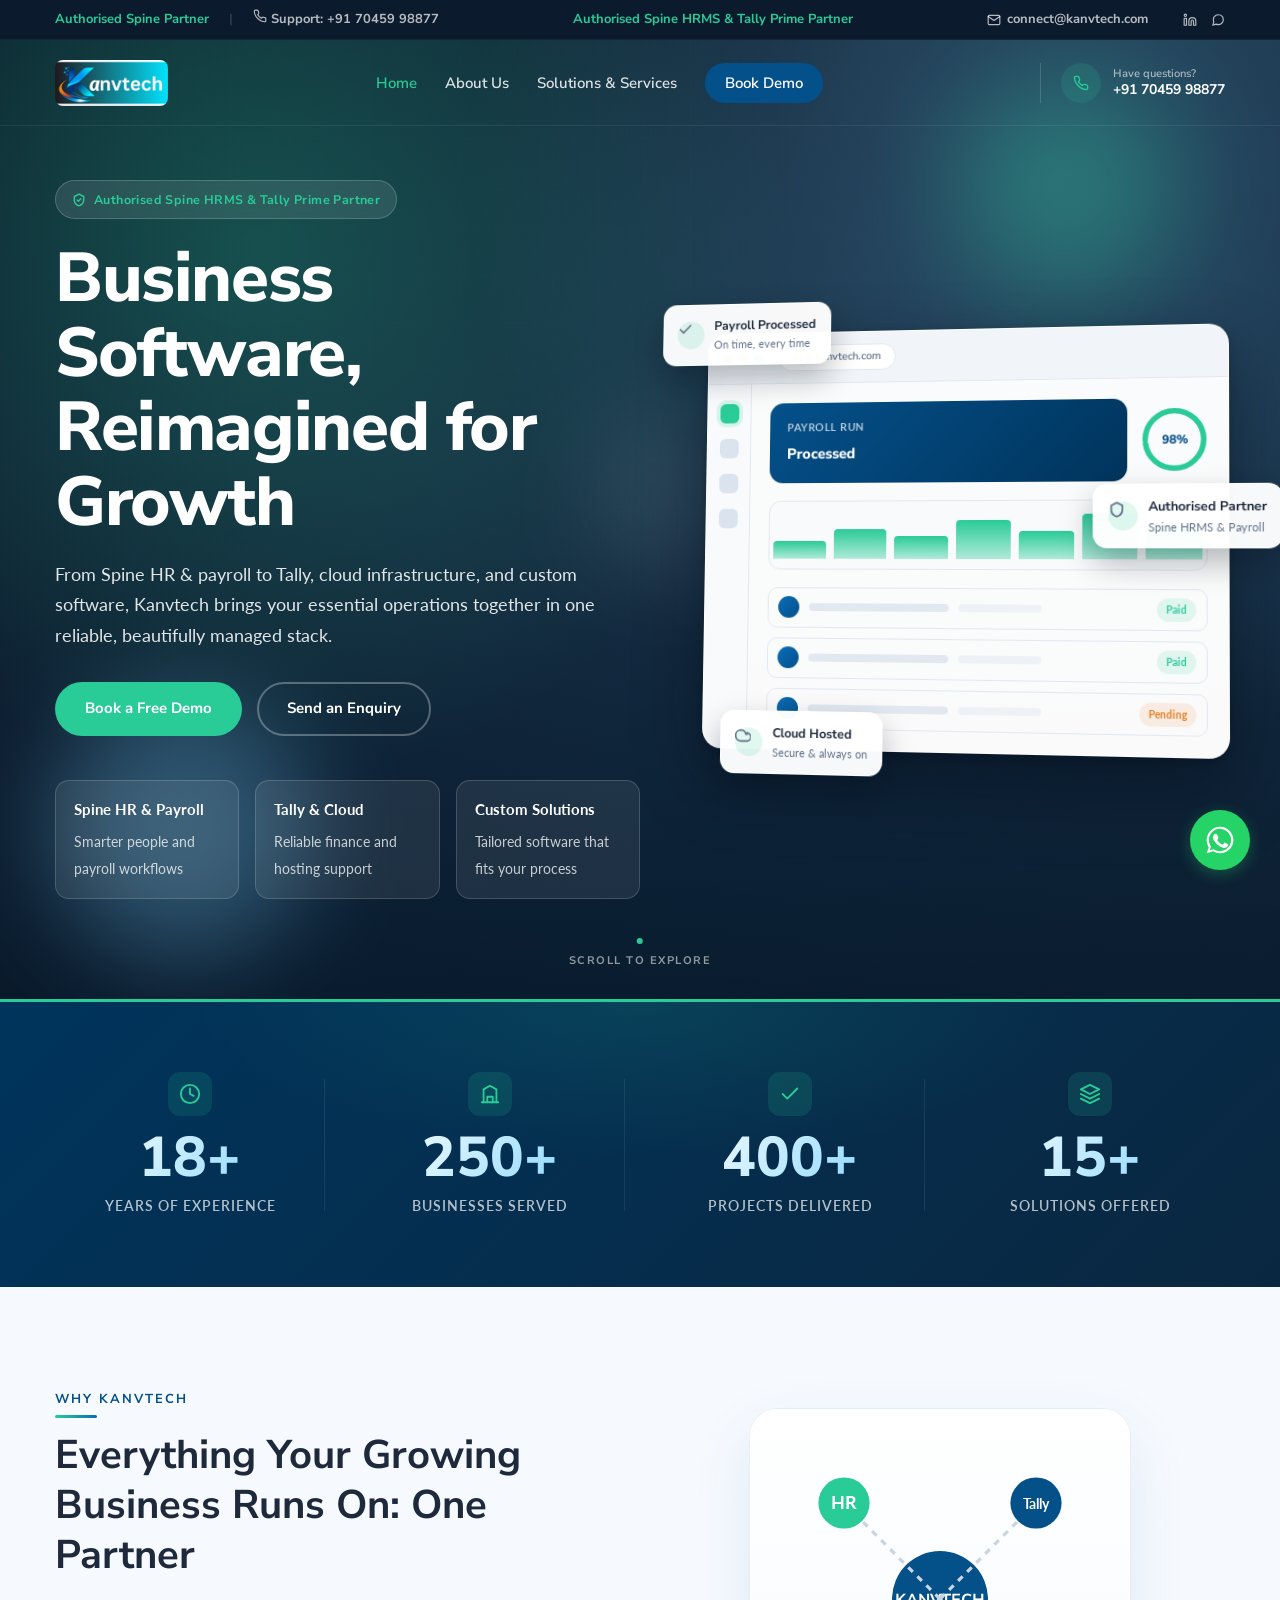
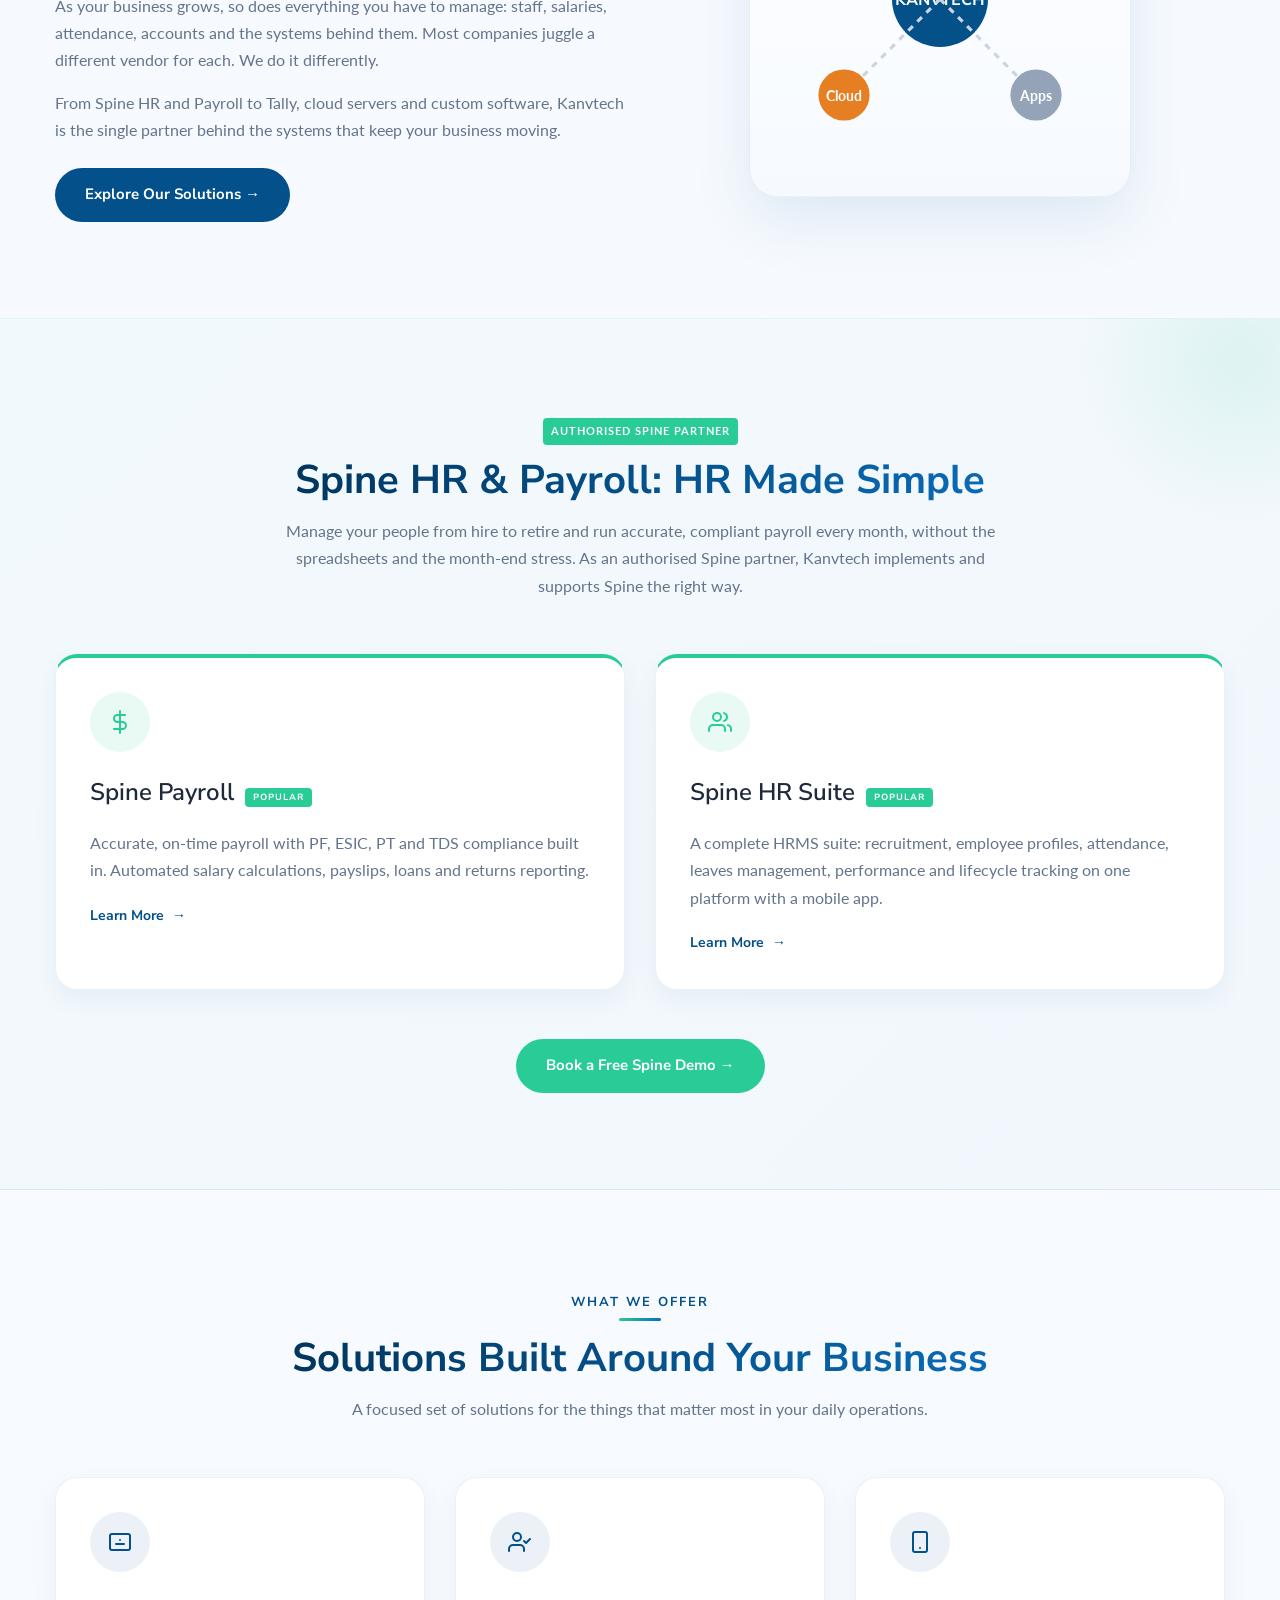
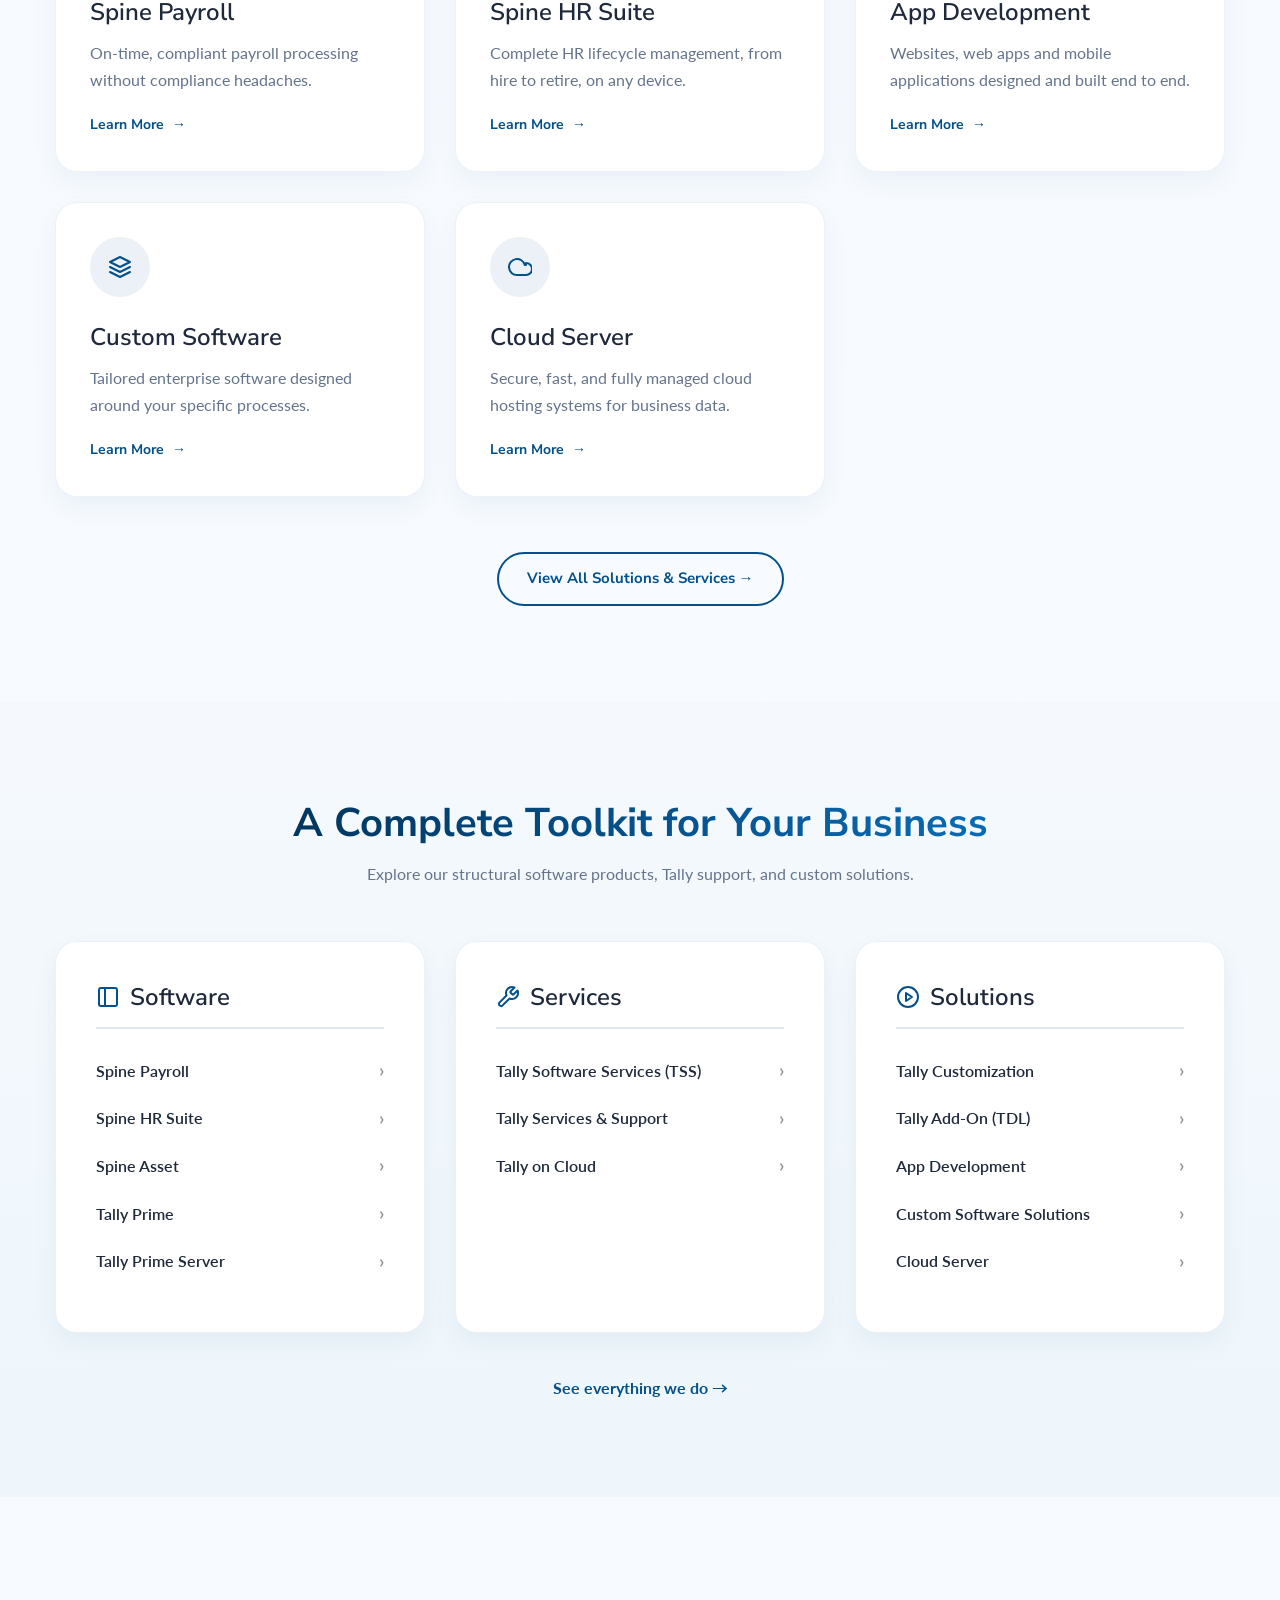
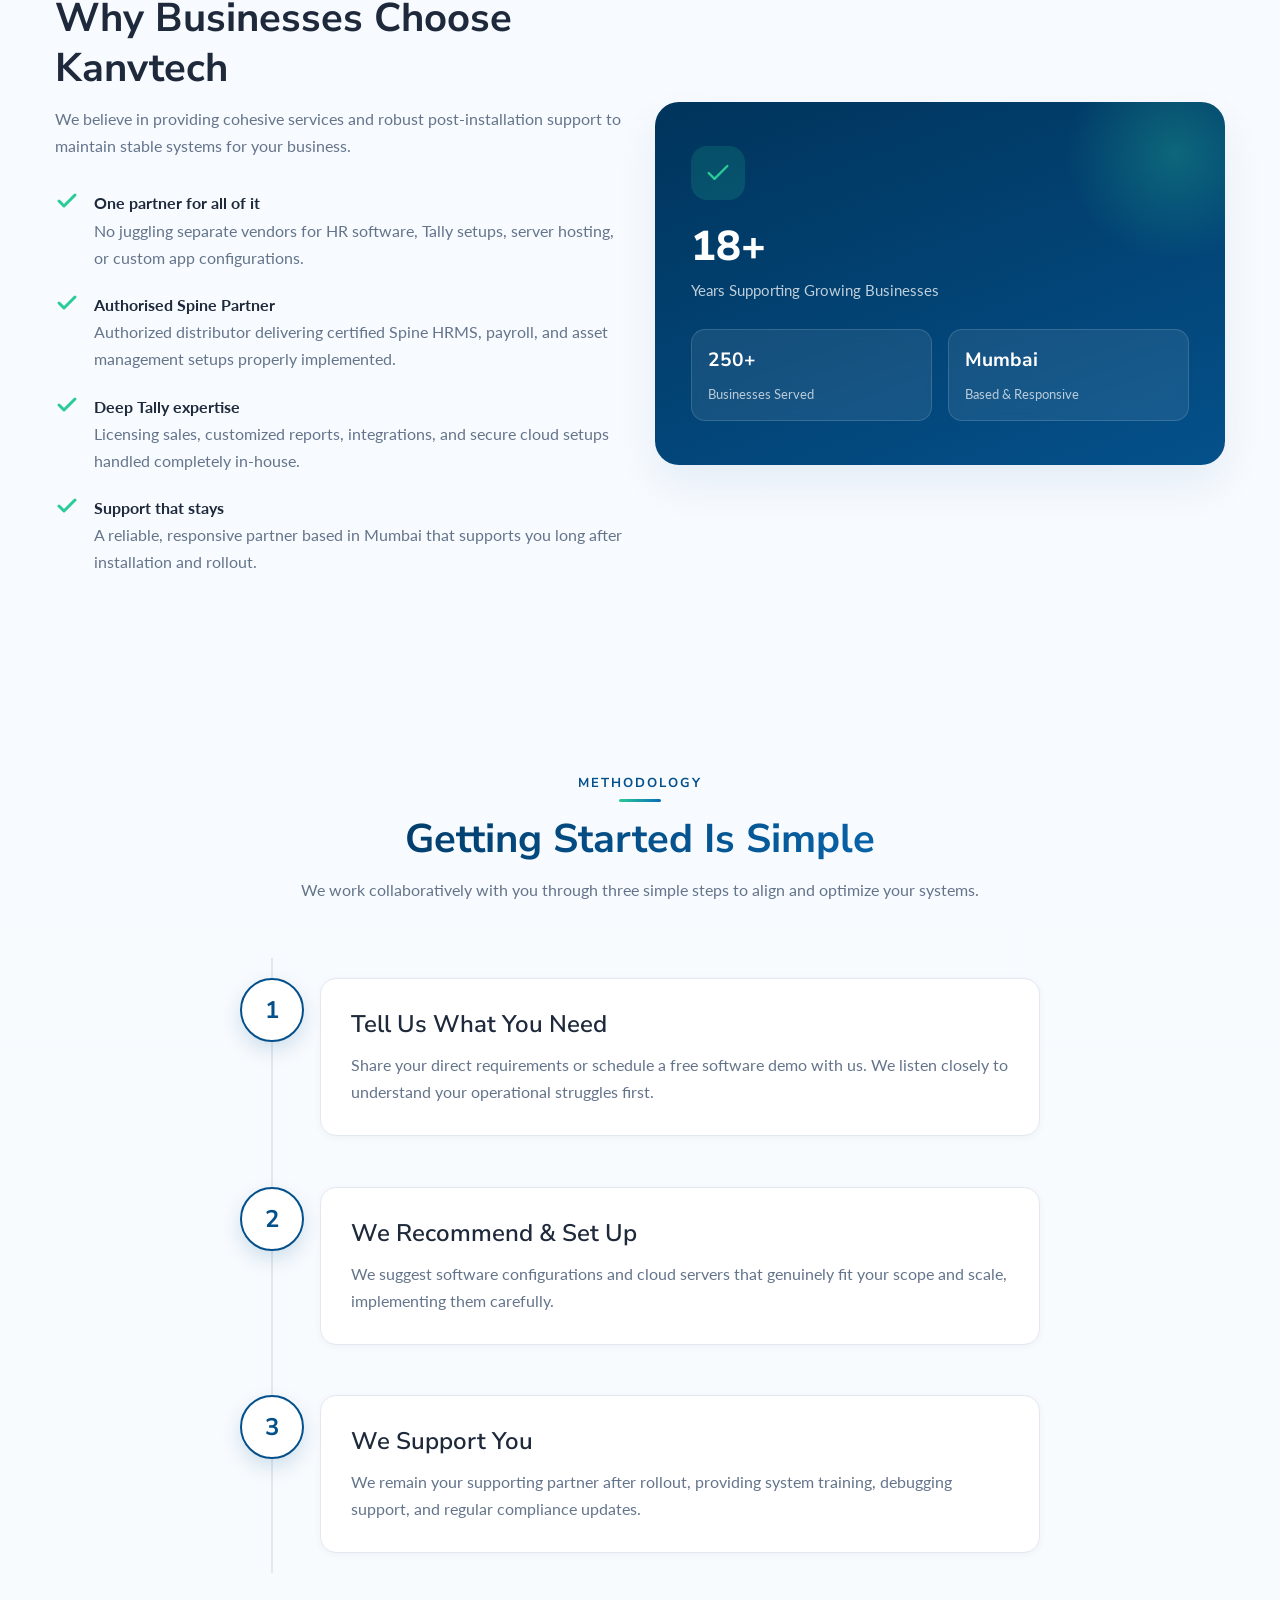
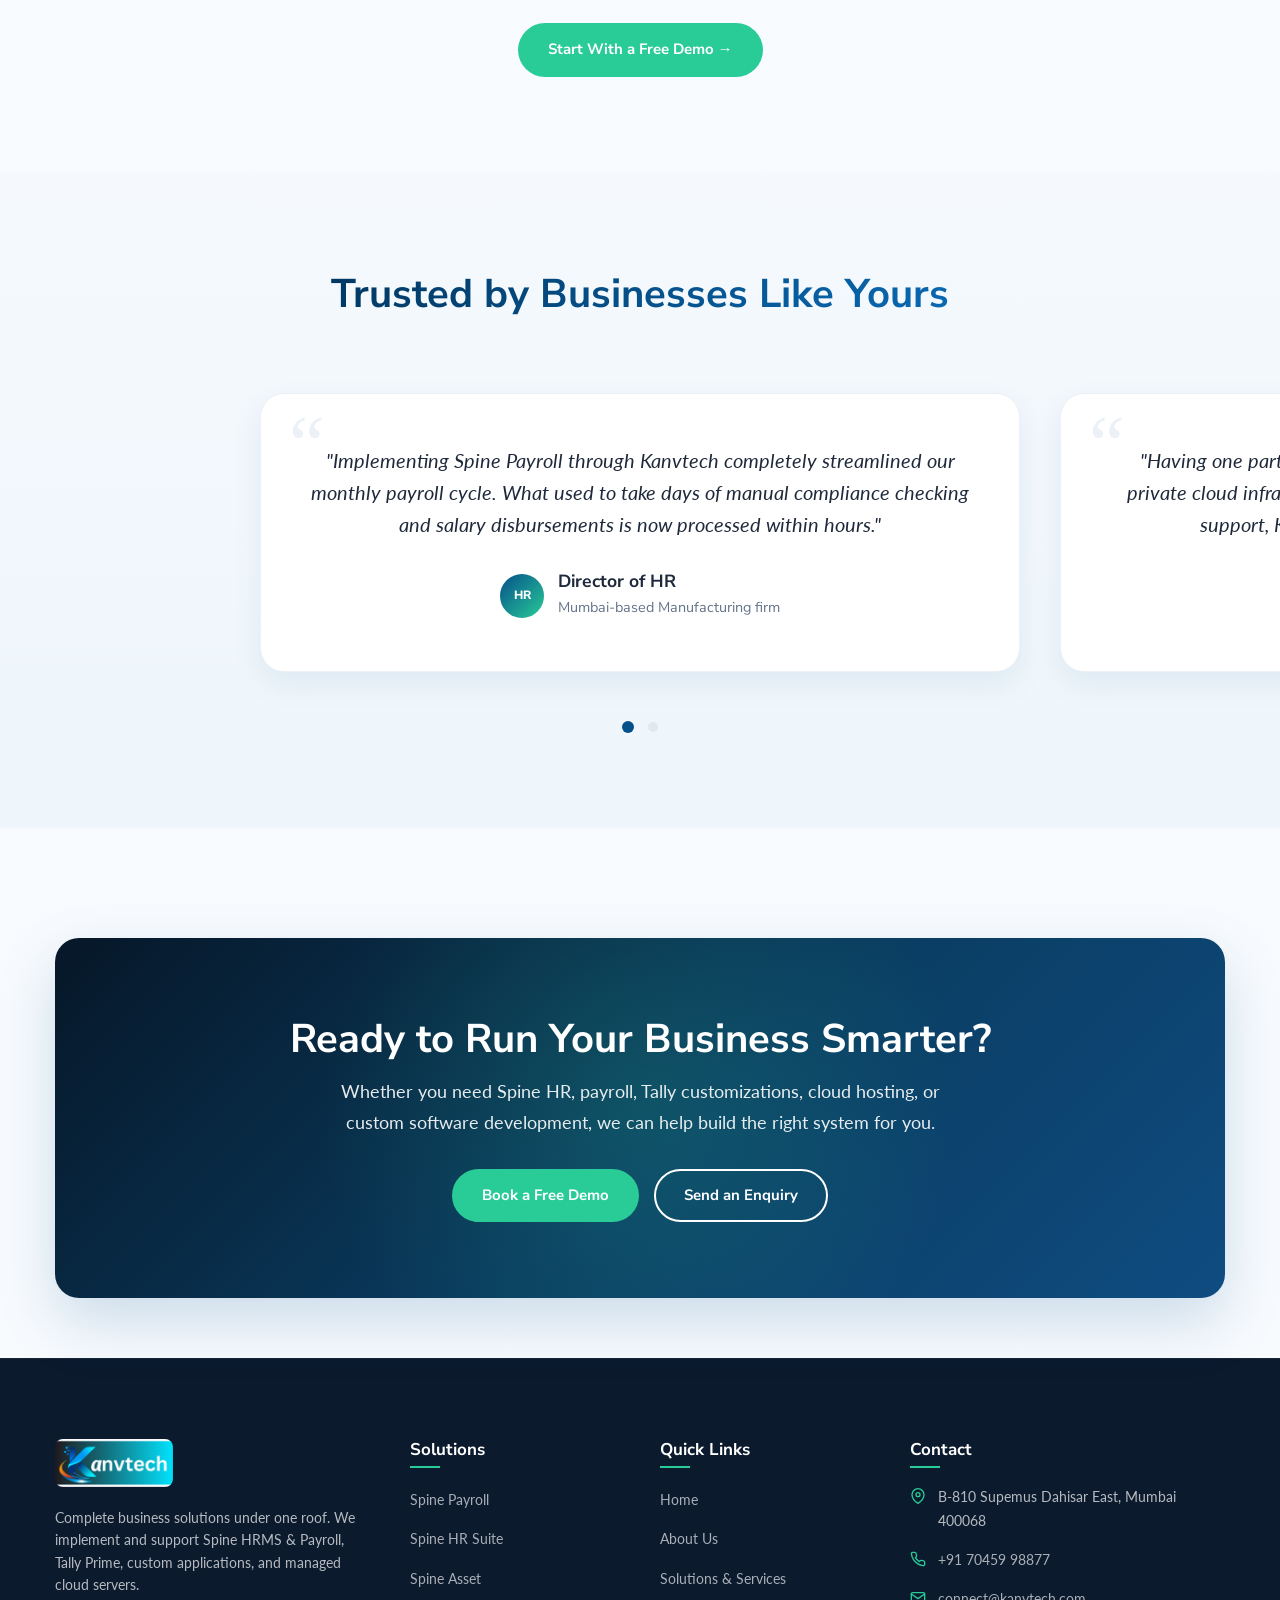
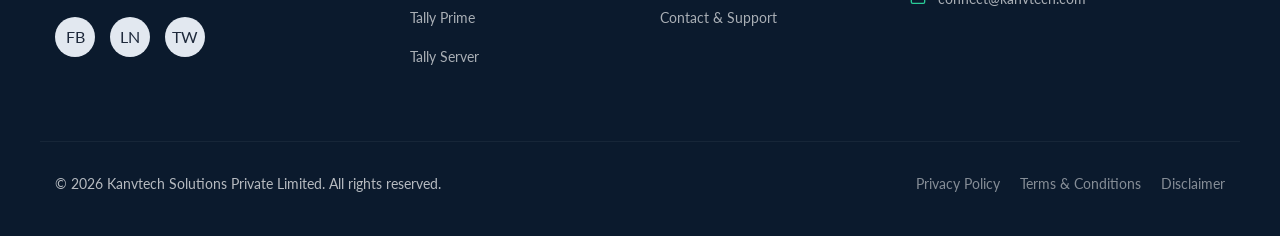
==== commit 6ec4891b: "commit" ====
--- a/index.html
+++ b/index.html
@@ -20,9 +20,6 @@
       <div class="container d-flex justify-between align-center">
         <div class="top-info-bar-left">
           <span class="top-info-bar-partner">
-            <svg width="14" height="14" viewBox="0 0 24 24" fill="none" stroke="currentColor" stroke-width="2.5" stroke-linecap="round" stroke-linejoin="round">
-              <polygon points="12 2 15.09 8.26 22 9.27 17 14.14 18.18 21.02 12 17.77 5.82 21.02 7 14.14 2 9.27 8.91 8.26 12 2"></polygon>
-            </svg>
             Authorised Spine Partner
           </span>
           <span class="separator">|</span>
@@ -34,7 +31,7 @@
           </span>
         </div>
         <div class="top-info-bar-center">
-          <span>★ Authorised Spine HRMS & Tally Prime Partner</span>
+          <span>Authorised Spine HRMS & Tally Prime Partner</span>
         </div>
         <div class="top-info-bar-right">
           <a href="mailto:connect@kanvtech.com" style="margin-right: 15px;">
@@ -57,7 +54,7 @@
     </div>
 
     <div class="container navbar">
-      <a href="index.html" class="logo-text">KANVTECH<span>.</span></a>
+      <a href="index.html" class="logo-link"><img src="images/logo.png" alt="Kanvtech Solutions" class="logo-img"></a>
       
       <!-- Hamburger Menu for mobile -->
       <button class="nav-toggle" aria-label="Toggle Menu">
@@ -127,11 +124,11 @@
 
         <div class="hero-highlights reveal reveal-right delay-4">
           <div class="hero-highlight-item">
-            <strong>Spine HR & Payroll</strong>
+            <strong>Spine HR &amp; Payroll</strong>
             <span>Smarter people and payroll workflows</span>
           </div>
           <div class="hero-highlight-item">
-            <strong>Tally & Cloud</strong>
+            <strong>Tally &amp; Cloud</strong>
             <span>Reliable finance and hosting support</span>
           </div>
           <div class="hero-highlight-item">
@@ -680,7 +677,7 @@
   <footer class="footer">
     <div class="container footer-top">
       <div>
-        <div class="footer-logo-text">KANVTECH<span>.</span></div>
+        <div class="footer-logo"><img src="images/logo.png" alt="Kanvtech Solutions" class="footer-logo-img"></div>
         <p class="footer-desc">Complete business solutions under one roof. We implement and support Spine HRMS & Payroll, Tally Prime, custom applications, and managed cloud servers.</p>
         <div class="social-links">
           <a href="#" class="social-link" aria-label="Facebook">FB</a>
